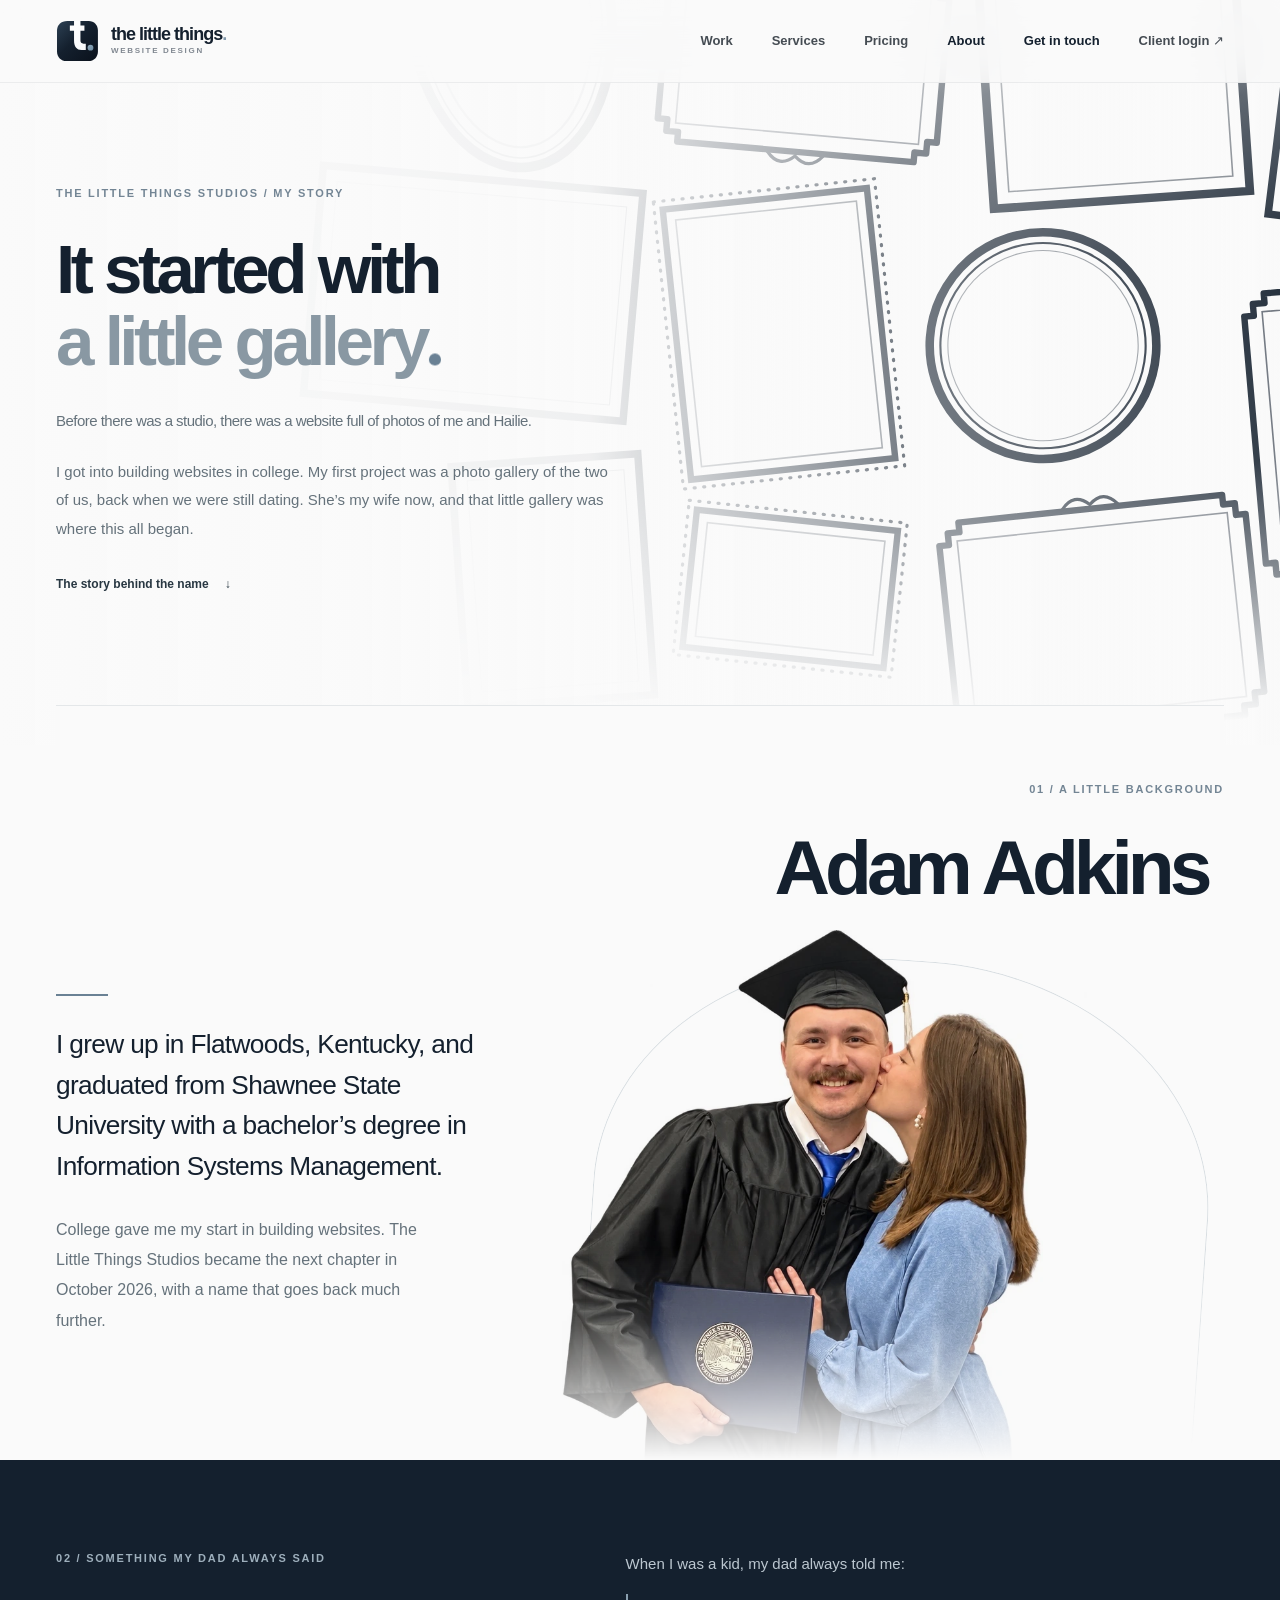
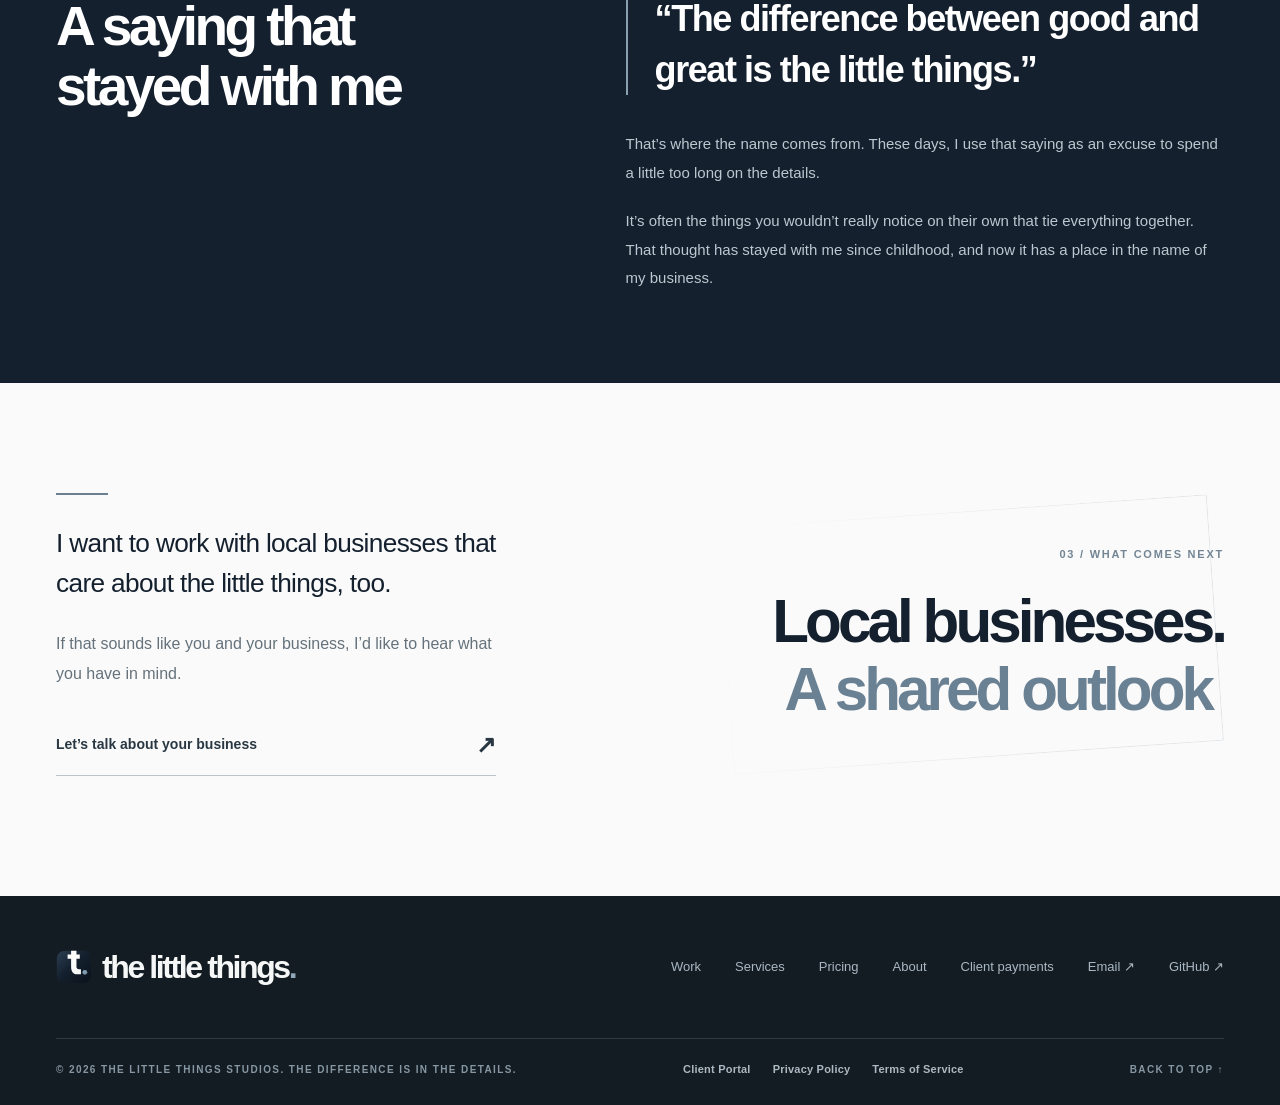
==== about.html @ 064e6d3d "About page: one dot that travels between the headings as you scroll The periods after "a little gall" ====
<!doctype html>
<html lang="en">
<head>
  <meta charset="UTF-8" />
  <meta name="viewport" content="width=device-width, initial-scale=1.0" />
  <meta name="theme-color" content="#fafafa" />
  <title>About the Studio | The Little Things Studios</title>
  <meta name="description" content="From a college photo gallery to The Little Things Studios. Meet Adam Adkins and discover the family saying behind the studio’s name." />
  <link rel="canonical" href="https://tlt-studios.com/about.html" />
  <meta property="og:type" content="website" />
  <meta property="og:site_name" content="The Little Things Studios" />
  <meta property="og:url" content="https://tlt-studios.com/about.html" />
  <meta property="og:title" content="About the Studio | The Little Things Studios" />
  <meta property="og:description" content="A college project, a saying from my dad, and the story behind The Little Things Studios." />
  <meta property="og:image" content="https://tlt-studios.com/social-preview.png?v=5" />
  <meta property="og:image:alt" content="The Little Things Studios" />
  <meta name="twitter:card" content="summary_large_image" />
  <meta name="twitter:title" content="About the Studio | The Little Things Studios" />
  <meta name="twitter:description" content="Meet Adam Adkins and discover the personal story behind The Little Things Studios." />
  <meta name="twitter:image" content="https://tlt-studios.com/social-preview.png?v=5" />
  <link rel="icon" href="/favicon.svg?v=3" type="image/svg+xml" />
  <link rel="apple-touch-icon" sizes="180x180" href="/apple-touch-icon.png?v=4" />
  <link rel="stylesheet" href="/styles.css" />
  <script src="/script.js" defer></script>
  <script src="/about-dot.js" defer></script>
</head>
<body>
  <a class="skip-link" href="#main">Skip to content</a>
  <header class="site-header" id="site-header">
    <div class="header-inner container">
      <a class="brand" href="/" aria-label="The Little Things Studios, home">
        <img class="brand-symbol" src="/favicon.svg?v=3" alt="" aria-hidden="true" width="43" height="43" />
        <span class="brand-copy">
          <span class="brand-name">the little things<span class="brand-name-dot">.</span></span>
          <span class="brand-descriptor">WEBSITE DESIGN</span>
        </span>
      </a>

      <nav class="nav" id="primary-navigation" aria-label="Main navigation">
        <a class="nav-link" href="/#work">Work</a>
        <a class="nav-link" href="/#services">Services</a>
        <a class="nav-link" href="/#packages">Pricing</a>
        <a class="nav-link" href="/about.html" aria-current="page">About</a>
        <a class="nav-link nav-contact" href="/contact.html">Get in touch</a>
        <a class="nav-link nav-portal" href="https://portal.tlt-studios.com/">Client login <span aria-hidden="true">↗</span></a>
      </nav>

      <button class="menu-toggle" id="menu-toggle" type="button" aria-label="Open menu" aria-expanded="false" aria-controls="primary-navigation">
        <span></span><span></span>
      </button>
    </div>
  </header>
  <div class="menu-scrim" id="menu-scrim" aria-hidden="true"></div>


  <main id="main" class="studio-about">
    <section class="studio-story-intro container" aria-labelledby="studio-story-title">
      <div class="studio-story-intro-copy">
        <p class="eyebrow">THE LITTLE THINGS STUDIOS / MY STORY</p>
        <h1 id="studio-story-title">It started with<br /><span>a little gallery<i class="tt-dot-slot" aria-hidden="true"></i></span></h1>
        <p class="studio-story-lead">Before there was a studio, there was a website full of photos of me and Hailie.</p>
        <p>I got into building websites in college. My first project was a photo gallery of the two of us, back when we were still dating. She’s my wife now, and that little gallery was where this all began.</p>
        <a class="inline-link" href="#behind-the-name">The story behind the name <span aria-hidden="true">↓</span></a>
      </div>
      <div class="studio-story-frame-collage" aria-hidden="true">
        <svg viewBox="0 0 1440 760" preserveAspectRatio="xMidYMid slice" focusable="false">
          <g fill="none" stroke="#14202e">
            <g class="studio-story-frame-drift" style="--frame-x:3px;--frame-y:-6px;--frame-angle:0.4deg;--frame-duration:19s;--frame-delay:-4s"><g data-frame-style="oval" transform="translate(505 -66) rotate(-7 94 143)"><ellipse cx="94" cy="143" rx="94" ry="143" stroke-width="9"/><ellipse cx="94" cy="143" rx="85" ry="134" stroke-width="1.5"/><ellipse cx="94" cy="143" rx="75" ry="124" stroke-width="2" opacity=".65"/></g></g>
            <g class="studio-story-frame-drift" style="--frame-x:-3px;--frame-y:5px;--frame-angle:-0.4deg;--frame-duration:23s;--frame-delay:-11s"><g data-frame-style="stepped" transform="translate(742 30) rotate(5 131 87.5)"><path d="M20 0H242V9H253V20H262V155H253V166H242V175H20V166H9V155H0V20H9V9H20Z" stroke-width="6" stroke-linejoin="round"/><rect x="17" y="17" width="228" height="141" stroke-width="1.5" opacity=".65"/><path d="M105 -2Q117 -17 131 -4Q145 -17 157 -2M105 177Q117 192 131 179Q145 192 157 177" stroke-width="3" stroke-linecap="round"/></g></g>
            <g class="studio-story-frame-drift" style="--frame-x:2px;--frame-y:-5px;--frame-angle:0.3deg;--frame-duration:21s;--frame-delay:-7s"><g data-frame-style="arch" transform="translate(1040 -60) rotate(-4 120 155)"><path d="M0 310V120A120 120 0 0 1 240 120V310Z" stroke-width="8"/><path d="M15 295V120A105 105 0 0 1 225 120V295Z" stroke-width="1.5" opacity=".6"/></g></g>
            <g class="studio-story-frame-drift" style="--frame-x:-3px;--frame-y:-6px;--frame-angle:-0.35deg;--frame-duration:18s;--frame-delay:-13s"><g data-frame-style="plain" transform="translate(1320 60) rotate(7 92.5 107.5)"><rect x="0" y="0" width="185" height="215" stroke-width="7" /><rect x="14" y="14" width="157" height="187" stroke-width="1" opacity=".48"/></g></g>
            <g class="studio-story-frame-drift" style="--frame-x:3px;--frame-y:5px;--frame-angle:0.4deg;--frame-duration:24s;--frame-delay:-8s"><g data-frame-style="plain" transform="translate(414 230) rotate(5 150 107)"><rect x="0" y="0" width="300" height="214" stroke-width="7" /><rect x="14" y="14" width="272" height="186" stroke-width="1" opacity=".48"/></g></g>
            <g class="studio-story-frame-drift" style="--frame-x:-2px;--frame-y:-5px;--frame-angle:-0.3deg;--frame-duration:20s;--frame-delay:-15s"><g data-frame-style="beaded" transform="translate(746 240) rotate(-6 104 135)"><rect x="0" y="0" width="208" height="270" stroke-width="3" stroke-dasharray="1 8" stroke-linecap="round"/><rect x="8" y="8" width="192" height="254" stroke-width="6" /><rect x="19" y="19" width="170" height="232" stroke-width="1.5" opacity=".6"/></g></g>
            <g class="studio-story-frame-drift" style="--frame-x:3px;--frame-y:-4px;--frame-angle:0.25deg;--frame-duration:22s;--frame-delay:-3s"><g data-frame-style="circle" transform="translate(948 280) rotate(4 149 106)"><circle cx="149" cy="106" r="106" stroke-width="8"/><circle cx="149" cy="106" r="96" stroke-width="2"/><circle cx="149" cy="106" r="89" stroke-width="1" opacity=".5"/></g></g>
            <g class="studio-story-frame-drift" style="--frame-x:-3px;--frame-y:6px;--frame-angle:-0.4deg;--frame-duration:25s;--frame-delay:-17s"><g data-frame-style="stepped" transform="translate(1295 330) rotate(-5 96 136)"><path d="M20 0H172V9H183V20H192V252H183V263H172V272H20V263H9V252H0V20H9V9H20Z" stroke-width="6" stroke-linejoin="round"/><rect x="17" y="17" width="158" height="238" stroke-width="1.5" opacity=".65"/><path d="M70 -2Q82 -17 96 -4Q110 -17 122 -2M70 274Q82 289 96 276Q110 289 122 274" stroke-width="3" stroke-linecap="round"/></g></g>
            <g class="studio-story-frame-drift" style="--frame-x:2px;--frame-y:-6px;--frame-angle:0.35deg;--frame-duration:21s;--frame-delay:-10s"><g data-frame-style="plain" transform="translate(551 493) rotate(-4 87.5 113)"><rect x="0" y="0" width="175" height="226" stroke-width="7" /><rect x="14" y="14" width="147" height="198" stroke-width="1" opacity=".48"/></g></g>
            <g class="studio-story-frame-drift" style="--frame-x:-3px;--frame-y:4px;--frame-angle:-0.3deg;--frame-duration:18s;--frame-delay:-6s"><g data-frame-style="beaded" transform="translate(758 541) rotate(6 102.5 72.5)"><rect x="0" y="0" width="205" height="145" stroke-width="3" stroke-dasharray="1 8" stroke-linecap="round"/><rect x="8" y="8" width="189" height="129" stroke-width="6" /><rect x="19" y="19" width="167" height="107" stroke-width="1.5" opacity=".6"/></g></g>
            <g class="studio-story-frame-drift" style="--frame-x:3px;--frame-y:5px;--frame-angle:0.4deg;--frame-duration:23s;--frame-delay:-14s"><g data-frame-style="stepped" transform="translate(1008 538) rotate(-6 144 103.5)"><path d="M20 0H268V9H279V20H288V187H279V198H268V207H20V198H9V187H0V20H9V9H20Z" stroke-width="6" stroke-linejoin="round"/><rect x="17" y="17" width="254" height="173" stroke-width="1.5" opacity=".65"/><path d="M118 -2Q130 -17 144 -4Q158 -17 170 -2M118 209Q130 224 144 211Q158 224 170 209" stroke-width="3" stroke-linecap="round"/></g></g>
          </g>
        </svg>
      </div>
    </section>

    <section class="studio-story-background container" aria-labelledby="studio-story-adam">
      <div class="studio-story-heading reveal">
        <p class="eyebrow">01 / A LITTLE BACKGROUND</p>
        <h2 id="studio-story-adam">Adam Adkins<i class="tt-dot-slot" aria-hidden="true"></i></h2>
      </div>
      <figure class="studio-story-photo">
        <div class="studio-story-photo-image">
          <img src="/images/adam-and-hailie.webp" width="1024" height="1536" alt="Adam Adkins in his graduation cap and gown, with his wife, Hailie, kissing his cheek." loading="lazy" decoding="async" />
        </div>
      </figure>
      <div class="studio-story-prose studio-story-photo-copy">
        <p>I grew up in Flatwoods, Kentucky, and graduated from Shawnee State University with a bachelor’s degree in Information Systems Management.</p>
        <p>College gave me my start in building websites. The Little Things Studios became the next chapter in October 2026, with a name that goes back much further.</p>
      </div>
    </section>

    <section class="studio-story-name" id="behind-the-name" aria-labelledby="studio-story-name-title">
      <div class="container studio-story-name-inner">
        <div class="studio-story-name-intro reveal">
          <p class="eyebrow">02 / SOMETHING MY DAD ALWAYS SAID</p>
          <h2 id="studio-story-name-title">A saying that<br />stayed with me<i class="tt-dot-slot" aria-hidden="true"></i></h2>
        </div>
        <div class="studio-story-quote-copy reveal">
          <p class="studio-story-quote-intro">When I was a kid, my dad always told me:</p>
          <blockquote>
            <p>“The difference between good and great is the little things.”</p>
          </blockquote>
          <p>That’s where the name comes from. These days, I use that saying as an excuse to spend a little too long on the details.</p>
          <p>It’s often the things you wouldn’t really notice on their own that tie everything together. That thought has stayed with me since childhood, and now it has a place in the name of my business.</p>
        </div>
      </div>
    </section>

    <section class="studio-story-next container" aria-labelledby="studio-story-next-title">
      <div class="studio-story-heading reveal">
        <p class="eyebrow">03 / WHAT COMES NEXT</p>
        <h2 id="studio-story-next-title">Local businesses.<br /><span>A shared outlook<i class="tt-dot-slot" aria-hidden="true"></i></span></h2>
      </div>
      <div class="studio-story-prose reveal">
        <p class="studio-story-lead">I want to work with local businesses that care about the little things, too.</p>
        <p>If that sounds like you and your business, I’d like to hear what you have in mind.</p>
        <a class="inline-link" href="/contact.html">Let’s talk about your business <span aria-hidden="true">↗</span></a>
      </div>
    </section>
  </main>
  <footer class="site-footer">
    <div class="container footer-main"><a href="#main" class="footer-brand"><img class="footer-brand-icon" src="/favicon.svg?v=3" alt="" aria-hidden="true" width="36" height="36" /><span class="footer-brand-name">the little things<span>.</span></span></a><div class="footer-links"><a href="/#work">Work</a><a href="/#services">Services</a><a href="/#packages">Pricing</a><a href="/about.html" aria-current="page">About</a><a href="/payments.html">Client payments</a><a href="mailto:hello@tlt-studios.com">Email ↗</a><a href="https://github.com/adamadkins" target="_blank" rel="noopener noreferrer">GitHub ↗</a></div></div>
    <div class="container footer-bottom"><span>© <span id="year">2026</span> THE LITTLE THINGS STUDIOS. THE DIFFERENCE IS IN THE DETAILS.</span><nav class="footer-legal" aria-label="Legal information"><a href="/client-portal">Client Portal</a><a href="/privacy.html">Privacy Policy</a><a href="/terms.html">Terms of Service</a></nav><a href="#main">BACK TO TOP ↑</a></div>
  </footer>


</body>
</html>
---- styles.css ----
/* Adam Adkins / independent design & development */
:root{
  color-scheme:light;
  --paper:#fafafa;--ink:#14202e;--muted:#6b717a;--line:#e4e7e9;
  --soft:#f1f3f4;--accent:#8a9faf;--accent-dark:#6a8194;
  --dark:#181f26;--ease:cubic-bezier(.22,1,.36,1);
  font-family:-apple-system,BlinkMacSystemFont,"Segoe UI",Inter,Roboto,Helvetica,Arial,sans-serif;
  font-optical-sizing:auto;-webkit-font-smoothing:antialiased;
  text-rendering:optimizeLegibility;scroll-behavior:smooth;
}
*,*::before,*::after{box-sizing:border-box}
html{scroll-padding-top:90px}
body{margin:0;background:var(--paper);color:var(--ink);font-size:16px;line-height:1.5;overflow-x:hidden}
body.menu-open,body.dialog-open{overflow:hidden}
a{color:inherit;text-decoration:none}
button{font:inherit;cursor:pointer}
button,a{-webkit-tap-highlight-color:transparent}
button:focus-visible,a:focus-visible{outline:3px solid #648eb0;outline-offset:4px}
button:disabled{cursor:not-allowed}
::selection{background:#d7e2ea;color:var(--ink)}
.container{width:min(1200px,calc(100% - 112px));margin-inline:auto}
.section{padding:135px 0}
.section-muted{background:#f3f4f4}
.eyebrow{font-size:11px;font-weight:720;letter-spacing:.16em;line-height:1.6}
.section-kicker{color:#697681;margin:0 0 30px}
.text-secondary{color:#90979c}
.skip-link{position:fixed;left:15px;top:-90px;z-index:2000;padding:12px 18px;background:var(--ink);color:white;border-radius:7px}
.skip-link:focus{top:12px}
.site-header{position:sticky;top:0;z-index:1000;height:83px;border-bottom:1px solid rgba(40,49,56,.07);background:rgba(250,250,250,.87);-webkit-backdrop-filter:blur(22px);backdrop-filter:blur(22px);transition:box-shadow .3s ease,background .3s ease}
.site-header.scrolled{box-shadow:0 8px 30px rgba(0,0,0,.035);background:rgba(250,250,250,.95)}
.header-inner{height:100%;display:flex;align-items:center;justify-content:space-between;gap:26px}
.brand{display:flex;align-items:center;gap:12px;flex-shrink:0}
.brand-symbol{display:block;flex-shrink:0;width:43px;height:43px;object-fit:contain}

.brand-copy{display:flex;flex-direction:column;gap:2px}
.brand-name{font-size:18px;font-weight:740;letter-spacing:-.055em;line-height:1.05;color:var(--ink)}
.brand-name-dot{color:#8199ac}
.brand-descriptor{font-size:8px;color:#818891;letter-spacing:.21em;font-weight:750}
.nav{display:flex;align-items:center;gap:39px}
.nav-link{font-size:13px;color:#454c53;font-weight:560;transition:color .2s}
.nav-link:hover{color:#879daf}
.nav-contact{color:var(--ink);font-weight:700}
.nav-contact span{margin-left:4px}
.menu-toggle{display:none}
.hero{padding-top:120px;padding-bottom:57px;background:#fafafa}
.hero-content{width:fit-content;max-width:100%;margin-inline:auto;text-align:left}

.hero h1{font-size:clamp(53px,7.5vw,105px);line-height:1.055;font-weight:740;letter-spacing:-.082em;margin:0}
.hero-soft{color:#9ba5ae}
.hero-description{font-size:clamp(16px,1.5vw,21px);line-height:1.7;color:#707983;max-width:620px;margin:32px 0 0;letter-spacing:-.019em}
.hero-actions{display:flex;align-items:center;justify-content:flex-start;gap:28px;margin:36px 0 0}
.hero-actions .button{font-size:clamp(14px,1.15vw,17px)}
.hero-actions .button-primary{justify-content:space-between;gap:clamp(26px,3vw,44px);padding:clamp(14px,1.4vw,20px) clamp(22px,2.4vw,34px);border-radius:14px}
.button{display:inline-flex;justify-content:center;align-items:center;gap:25px;padding:15px 21px;border:1px solid transparent;border-radius:9px;font-size:13px;font-weight:700;line-height:1.35;transition:transform .25s var(--ease),background .2s,border-color .2s,box-shadow .3s}
.button:hover{transform:translateY(-2px)}
.button span,.inline-link span,.project-view span{display:inline-block;transition:transform .25s var(--ease)}
.button:hover span,.inline-link:hover span,.project-view:hover span{transform:translate(3px,-3px)}
.button-primary{color:white;background:#1c232b;box-shadow:0 7px 20px rgba(26,32,38,.1)}
.button-primary:hover{background:#303e4b;box-shadow:0 12px 26px rgba(26,32,38,.18)}
.button-text{background:transparent;color:#39434e;padding-inline:8px}
.button-text:hover{color:#678399}
.hero-showcase{height:578px;position:relative;margin:93px 0 0;background:linear-gradient(128deg,#e5ebed 0%,#edf0f0 48%,#e0e8ea 100%);border-radius:17px;overflow:hidden;isolation:isolate}
.showcase-grid{position:absolute;inset:0;opacity:.58;background-image:linear-gradient(rgba(255,255,255,.65) 1px,transparent 1px),linear-gradient(90deg,rgba(255,255,255,.65) 1px,transparent 1px);background-size:70px 70px;mask-image:linear-gradient(0deg,transparent 2%,black 30%,black 70%,transparent)}
.showcase-note{position:absolute;font-size:10px;letter-spacing:.17em;font-weight:770;color:#60717d;z-index:4}
.showcase-note-top{top:37px;left:42px;display:flex;align-items:center;gap:9px}
.mini-star{font-size:20px;font-weight:400}

.showcase-window{position:absolute;z-index:2;left:10%;right:16%;top:93px;height:430px;border:1px solid rgba(109,125,134,.23);border-radius:11px 11px 0 0;overflow:hidden;box-shadow:0 35px 65px rgba(56,73,81,.17),0 2px 12px rgba(56,73,81,.1);background:#fcfaf5;transform:rotate(-3deg);transition:transform .6s var(--ease)}
.hero-showcase:hover .showcase-window{transform:rotate(-2deg) translateY(-6px)}
.window-topbar{height:33px;background:#eff0ee;border-bottom:1px solid #e1e3e0;display:flex;align-items:center;justify-content:space-between;padding:0 15px;color:#94a0a4;font-size:9px;font-weight:600;letter-spacing:.02em}
.window-dots{display:flex;gap:5px}.window-dots i{width:7px;height:7px;background:#c5ccc9;border-radius:50%}
.window-topbar-right{font-size:14px;color:#6e7776}
.window-content{height:calc(100% - 33px);padding:23px 34px 18px;background:#faf8f0}
.window-content-top{display:flex;align-items:center;justify-content:space-between;gap:10px}
.window-logotype{font-weight:900;letter-spacing:-.085em;font-size:20px;color:#202e2a}
.window-logotype span{color:#baaa81}
.window-navitem{font-size:8px;font-weight:700;color:#57635d}
.window-mini-button{background:#283b33;color:white;border-radius:3px;padding:8px 14px;font-size:8px;font-weight:650}
.window-feature{height:278px;position:relative;padding-top:44px;overflow:hidden}
.window-index{font-size:8px;font-weight:700;letter-spacing:.13em;color:#929b8d}
.window-feature h2{font-size:clamp(36px,4vw,59px);letter-spacing:-.075em;line-height:1.03;color:#283b33;margin:13px 0 11px;position:relative;z-index:1;font-weight:760}
.window-feature h2 em{font-weight:450;font-family:Georgia,serif;letter-spacing:-.055em}
.window-feature p{font-size:9px;color:#6a786d;position:relative;z-index:1}
.window-art{position:absolute;width:53%;height:280px;right:8%;top:38px;overflow:hidden;border-radius:50% 50% 4px 4px;background:#d6d5b5}
.art-sun{position:absolute;width:100px;height:100px;background:#f7e3b0;top:25px;right:42px;border-radius:50%;box-shadow:0 0 30px rgba(244,228,189,.6)}
.art-arch{position:absolute;bottom:-70px;width:280px;height:190px;border-radius:50% 50% 0 0;transform:rotate(-16deg)}
.art-arch-a{left:-50px;background:#75917d}.art-arch-b{left:64px;bottom:-112px;background:#314f3e;transform:rotate(-20deg)}
.art-orbit{position:absolute;width:220px;height:220px;border:1px solid rgba(255,255,255,.55);border-radius:50%;top:35px;left:25px}
.window-bottom{display:flex;justify-content:space-between;gap:10px;border-top:1px solid #e3e2d7;padding-top:13px;font-size:8px;font-weight:650;letter-spacing:.12em;color:#64756a}
.showcase-mobile{position:absolute;z-index:3;right:8%;bottom:-54px;width:205px;height:397px;background:#faf8ed;border:7px solid #282e30;border-radius:30px 30px 0 0;box-shadow:-17px 20px 35px rgba(25,39,44,.22);transform:rotate(7deg);padding:25px 15px 0;overflow:hidden;transition:transform .6s var(--ease)}
.hero-showcase:hover .showcase-mobile{transform:rotate(5deg) translateY(-7px)}
.mobile-speaker{position:absolute;top:9px;left:50%;transform:translateX(-50%);width:45px;height:10px;border-radius:15px;background:#272d2e}
.mobile-logo{font-weight:860;color:#283b33;font-size:17px;letter-spacing:-.08em}
.mobile-logo span{color:#b6ad87}
.mobile-art{display:block;position:relative;height:140px;margin:14px 0 13px;overflow:hidden;background:#bac9ae;border-radius:80px 80px 2px 2px}
.mobile-sun{position:absolute;width:60px;height:60px;top:25px;right:36px;border-radius:50%;background:#f0dfac}
.mobile-hill{position:absolute;bottom:-35px;left:-10px;width:210px;height:105px;background:#48705b;transform:rotate(-17deg);border-radius:55% 55% 0 0}
.mobile-headline{font-size:35px;line-height:.97;color:#283b33;font-weight:750;letter-spacing:-.09em;display:block}
.mobile-rule{height:1px;background:#cccdbd;display:block;margin-top:18px}
.mobile-bottom{font-size:7px;letter-spacing:.07em;font-weight:750;display:flex;justify-content:space-between;align-items:center;margin-top:11px;color:#57715e}
.hero-footnote{display:flex;align-items:center;justify-content:space-between;font-size:10px;letter-spacing:.15em;font-weight:740;color:#929ba3;margin-top:27px}
.hero-footnote a:hover{color:#27343f}
.hero-footnote a span{font-size:13px;margin-left:11px}
.section-heading{display:flex;justify-content:space-between;align-items:end;gap:48px;margin-bottom:59px}
.section-heading h2,.about-copy h2{font-size:clamp(43px,5.4vw,72px);font-weight:730;line-height:1.1;letter-spacing:-.076em;margin:0}
.section-heading>p{max-width:290px;color:var(--muted);font-size:16px;line-height:1.75;margin:0 0 6px}
.work-footer{margin-top:80px;padding-top:30px;border-top:1px solid #e0e3e3;display:flex;align-items:center;justify-content:space-between;gap:20px}
.work-footer>span,.philosophy-signoff{font-size:10px;font-weight:750;letter-spacing:.16em;color:#919ca2}
.inline-link{font-size:14px;font-weight:750;color:#283742;display:inline-flex;gap:16px;align-items:center}
.section-heading-tight{margin-bottom:68px}
.services-list{border-top:1px solid #dfe3e5}
.service-row{display:grid;grid-template-columns:100px minmax(0,1fr) 210px;align-items:center;gap:26px;border-bottom:1px solid #e0e3e5;padding:38px 0}
.service-index{font-size:13px;color:#9aa6ae;align-self:start;margin-top:12px}
.service-row h3{font-size:clamp(24px,3vw,38px);letter-spacing:-.056em;font-weight:700;line-height:1.18;margin:0 0 12px}
.service-row h3 span{font-size:.6em;color:#b6c1c7;position:relative;top:-3px;left:5px}
.service-row p{font-size:14px;color:#77828c;line-height:1.7;margin:0;max-width:550px}
.service-tag{font-size:10px;color:#929ca4;letter-spacing:.12em;font-weight:750;text-align:right}
.about-layout{display:grid;grid-template-columns:1fr 440px;gap:90px;align-items:center}
.about-copy h2{font-size:clamp(37px,4.15vw,58px)}
.about-copy .about-lead{font-size:20px;color:#303941;font-weight:520;letter-spacing:-.025em;line-height:1.5;margin:36px 0 14px}
.about-copy>p:not(.section-kicker):not(.about-lead){font-size:15px;color:#737e87;line-height:1.8;max-width:545px;margin:0 0 29px}
.about-visual{height:465px;background:radial-gradient(circle at 60% 40%,#c7d4d8 0%,#dce5e6 44%,#e5e9e6 95%);border-radius:15px;display:flex;flex-direction:column;justify-content:space-between;padding:28px 29px;position:relative;overflow:hidden}
.about-visual::after{content:"";position:absolute;left:-100px;bottom:60px;width:350px;height:350px;border:1px solid rgba(255,255,255,.75);border-radius:50%;box-shadow:0 0 0 65px rgba(255,255,255,.09),0 0 0 130px rgba(255,255,255,.075);pointer-events:none}
.about-visual-top{display:flex;justify-content:space-between;gap:12px;color:#566775;font-weight:740;letter-spacing:.12em;font-size:9px;position:relative;z-index:1}
.about-monogram{font-size:240px;font-weight:750;letter-spacing:-.13em;line-height:.8;text-align:center;color:#30424b;margin-right:25px;position:relative;z-index:1;text-shadow:15px 19px 35px rgba(46,62,70,.13)}
.about-monogram span{color:#829caa}
.about-visual-bottom{display:flex;align-items:end;justify-content:space-between;position:relative;z-index:2}
.about-visual-label{display:block;font-size:10px;font-weight:770;color:#677987;letter-spacing:.15em;margin-bottom:11px}
.about-visual-bottom strong{font-size:21px;line-height:1.22;letter-spacing:-.05em}
.about-visual-cross{font-size:38px;font-weight:350}
.philosophy-section{padding:120px 0 130px}
.philosophy-layout{display:grid;grid-template-columns:1.6fr .65fr;gap:60px;align-items:end}
.philosophy-layout h2{font-size:clamp(45px,6.25vw,88px);line-height:1.06;letter-spacing:-.084em;font-weight:740;margin:0}
.philosophy-layout h2 em{font-family:Georgia,serif;font-weight:400;letter-spacing:-.06em;color:#8ca3b2}
.philosophy-layout p{font-size:17px;line-height:1.8;color:#77828b;margin:0 0 30px}
.philosophy-signoff{display:flex;justify-content:space-between;gap:10px}
.philosophy-signoff span{font-size:24px;color:#8ba4b3}
.contact-section{background:#19222a;color:#f6f7f7;position:relative;overflow:hidden}
.contact-section::before{content:"";width:680px;height:680px;position:absolute;border-radius:50%;right:-210px;top:-290px;border:1px solid rgba(255,255,255,.07);box-shadow:0 0 0 80px rgba(255,255,255,.025),0 0 0 160px rgba(255,255,255,.016);pointer-events:none}
.contact-inner{padding-top:123px;padding-bottom:133px;position:relative}
.contact-kicker{display:flex;align-items:center;gap:11px;color:#9caeb9;margin:0 0 42px}
.contact-inner :is(h1,h2){font-size:clamp(59px,8.7vw,117px);font-weight:730;letter-spacing:-.085em;line-height:1.04;margin:0}
.contact-inner :is(h1,h2) span{color:#91a6b4}
.contact-inner>p:not(.contact-kicker){color:#b3c0c9;font-size:19px;line-height:1.72;margin:28px 0 31px;max-width:580px}
.button-light{background:#eef3f5;color:#243039;box-shadow:0 15px 25px rgba(0,0,0,.1)}
.button-light:hover{background:#fff}
.contact-footnote{display:block;color:#70838e;font-size:10px;letter-spacing:.16em;font-weight:750;margin-top:24px}
.site-footer{background:#141c23;color:#f6f7f7}
.footer-main{display:flex;justify-content:space-between;align-items:center;gap:35px;padding:47px 0}
.footer-brand{display:inline-flex;align-items:center;gap:10px;font-size:32px;font-weight:740;letter-spacing:-.075em}
.footer-brand-icon{display:block;width:36px;height:36px;flex:0 0 36px;object-fit:contain}
.footer-brand-name{letter-spacing:inherit}
.footer-brand-name span{color:#91a8ba}
.footer-links{display:flex;gap:34px;font-size:13px;font-weight:540;color:#aab8c3}
.footer-links a:hover{color:white}
.footer-bottom{border-top:1px solid rgba(255,255,255,.13);padding:22px 0 28px;display:flex;justify-content:space-between;align-items:center;gap:20px;font-size:10px;font-weight:720;letter-spacing:.14em;color:#8697a3}
.footer-bottom a:hover{color:#fff}
.js .reveal{opacity:0;transform:translateY(22px);transition:opacity .85s var(--ease),transform .85s var(--ease)}
.js .reveal.visible{opacity:1;transform:translateY(0)}
.case-dialog{position:fixed;width:min(580px,calc(100% - 32px));max-height:min(85vh,800px);border:1px solid #e7ebed;border-radius:17px;background:#fafafa;color:#1b252b;box-shadow:0 30px 90px rgba(0,0,0,.18);padding:0;overflow:auto}
.case-dialog::backdrop{background:rgba(17,27,35,.6);-webkit-backdrop-filter:blur(6px);backdrop-filter:blur(6px)}
.dialog-inner{padding:55px}
.dialog-close{position:absolute;top:15px;right:17px;border:0;border-radius:50%;background:#e9edef;width:38px;height:38px;font-size:27px;font-weight:300;display:grid;place-items:center;line-height:1}
.dialog-close:hover{background:#dae3e7}
.dialog-kicker{color:#7b92a2;margin:0 0 19px}
.dialog-inner h2{font-size:clamp(36px,5.5vw,60px);font-weight:740;letter-spacing:-.065em;line-height:1.08;margin:0 0 20px}
.dialog-summary{font-size:18px;line-height:1.5;color:#53626e;margin:0}
.dialog-divider{border-bottom:1px solid #e0e4e8;margin:29px 0 26px}
.dialog-inner h3{font-size:14px;letter-spacing:.04em;margin:0 0 12px}
.dialog-inner>p#case-description{font-size:14px;line-height:1.8;color:#65717c}
.dialog-chips{display:flex;gap:8px;flex-wrap:wrap;margin:26px 0}
.dialog-chips span{background:#edf0f1;border-radius:50px;padding:7px 11px;font-size:11px;color:#596875;font-weight:690}
.dialog-repo{margin-top:4px}
@media(max-width:1100px){
 .container{width:min(1200px,calc(100% - 72px))}
 .about-layout{grid-template-columns:1fr 390px;gap:45px}
 .hero-showcase{height:535px}
 .showcase-window{left:7%;right:15%}
 .showcase-mobile{right:5%}
}
@media(max-width:850px){
 .section{padding:95px 0}
 .hero{padding-top:98px;padding-bottom:45px}
 .hero-showcase{margin-top:70px;height:450px}
 .showcase-window{top:85px;height:337px;left:7%;right:12%}
 .window-feature{height:195px;padding-top:22px}
 .window-feature h2{font-size:43px}
 .window-art{height:210px;top:13px}
 .window-bottom{font-size:7px}
 .showcase-mobile{height:300px;width:156px;padding:22px 11px 0;right:4%;bottom:-20px}
 .mobile-art{height:95px}.mobile-headline{font-size:27px}
 .about-layout{grid-template-columns:1fr 320px;gap:30px}
 .about-visual{height:390px}.about-monogram{font-size:170px}
 .service-row{grid-template-columns:46px 1fr 125px}
 .section-heading>p{max-width:260px}
 .philosophy-layout{grid-template-columns:1.4fr 1fr}
}
@media(max-width:700px){
 html{scroll-padding-top:75px}
 .container{width:calc(100% - 40px)}
 .site-header{height:72px}
 .brand-symbol{width:39px;height:39px}
 .site-header.menu-active{background:rgba(250,250,250,.98)}
 .nav{display:flex;position:absolute;top:calc(100% - 1px);left:0;right:0;max-height:calc(100dvh - 72px);overflow-y:auto;-webkit-overflow-scrolling:touch;padding:22px 20px 29px;background:rgba(250,250,250,.98);border-bottom:1px solid var(--line);box-shadow:0 20px 40px rgba(0,0,0,.08);flex-direction:column;align-items:stretch;gap:0;opacity:0;visibility:hidden;pointer-events:none;transform:translate3d(0,-12px,0) scale(.99);transform-origin:top center;transition:opacity .3s ease,transform .45s var(--ease),visibility 0s linear .45s}
 .nav.open{opacity:1;visibility:visible;pointer-events:auto;transform:translate3d(0,0,0) scale(1);transition:opacity .34s ease,transform .5s var(--ease),visibility 0s}
 .nav-link{padding:14px 4px;font-size:19px;font-weight:680;letter-spacing:-.03em;opacity:0;transform:translateY(10px);transition:opacity .18s ease,transform .25s ease,color .2s}
 .nav.open .nav-link{opacity:1;transform:translateY(0);transition:opacity .42s var(--ease),transform .46s var(--ease),color .2s}
 .nav.open .nav-link:nth-child(1){transition-delay:.07s}
 .nav.open .nav-link:nth-child(2){transition-delay:.11s}
 .nav.open .nav-link:nth-child(3){transition-delay:.15s}
 .nav.open .nav-link:nth-child(4){transition-delay:.19s}
 .nav-contact{border-top:1px solid var(--line);margin-top:7px;padding-top:22px}
 .menu-toggle{display:flex;width:42px;height:42px;padding:10px 7px;align-items:center;justify-content:center;flex-direction:column;gap:7px;border:0;background:transparent;position:relative;z-index:2}
 .menu-toggle span{height:2px;width:25px;border-radius:4px;background:var(--ink);transform-origin:center;transition:transform .38s var(--ease),background-color .2s ease}
 .menu-toggle[aria-expanded="true"] span:first-child{transform:translateY(4.5px) rotate(45deg)}
 .menu-toggle[aria-expanded="true"] span:last-child{transform:translateY(-4.5px) rotate(-45deg)}
 .menu-scrim{display:block;position:fixed;inset:72px 0 0;z-index:900;background:rgba(24,34,43,.14);-webkit-backdrop-filter:blur(2px);backdrop-filter:blur(2px);opacity:0;visibility:hidden;pointer-events:none;transition:opacity .3s ease,visibility 0s linear .35s}
 .menu-scrim.active{opacity:1;visibility:visible;pointer-events:auto;transition:opacity .35s ease,visibility 0s}
 .section{padding:83px 0}
 .hero{padding-top:87px;padding-bottom:38px}
 .hero h1{font-size:clamp(43px,8.4vw,67px);letter-spacing:-.078em}
 .hero-description{font-size:16px;margin-top:25px;line-height:1.65;max-width:440px}
 .hero-actions{gap:18px;flex-wrap:wrap;margin-top:29px}
 .button{padding:14px 17px}
 .hero-showcase{margin-top:66px;height:380px;border-radius:12px}
 .showcase-note-top{top:20px;left:19px;font-size:8px}
 
 .showcase-window{top:76px;left:7%;right:10%;height:275px}
 .window-content{padding:16px 18px 12px}
 .window-content-top .window-navitem{display:none}
 .window-feature{height:159px;padding-top:23px}
 .window-feature h2{font-size:36px}
 .window-art{width:55%;right:0}
 .window-feature p{font-size:8px}
 .showcase-mobile{width:126px;height:238px;right:3%;bottom:-8px;border-width:5px;border-radius:21px 21px 0 0}
 .mobile-logo{font-size:12px}.mobile-art{height:70px;margin-top:10px}
 .mobile-headline{font-size:23px}.mobile-bottom{font-size:5px}
 .hero-footnote{font-size:8px}
 .section-heading{display:block;margin-bottom:36px}
 .section-heading>p{margin-top:23px;max-width:480px;font-size:15px}
 .section-heading h2,.about-copy h2{font-size:clamp(41px,8vw,59px)}
 .project-view{margin-top:16px}
 .work-footer{margin-top:48px}
 .service-row{grid-template-columns:38px 1fr;gap:15px;padding:27px 0}
 .service-row h3{font-size:27px}
 .service-index{margin-top:8px}
 .service-tag{grid-column:2;text-align:left}
 .about-layout{grid-template-columns:1fr;gap:42px}
 .about-copy .about-lead{font-size:18px;margin-top:24px}
 .about-visual{height:360px;width:100%}
 .about-monogram{font-size:180px}
 .philosophy-layout{grid-template-columns:1fr;gap:20px}
 .philosophy-layout h2{font-size:clamp(45px,8.9vw,67px)}
 .philosophy-layout>div{max-width:470px}
 .contact-inner{padding-top:84px;padding-bottom:98px}
 .contact-inner :is(h1,h2){font-size:clamp(52px,9.3vw,82px)}
 .contact-inner>p:not(.contact-kicker){font-size:17px}
 .footer-main{padding:39px 0;display:block}
 .footer-links{margin-top:19px;flex-wrap:wrap;gap:16px 25px}
 .footer-bottom{font-size:9px}
 .dialog-inner{padding:50px 26px 32px}
}
@media(max-width:450px){
 .container{width:calc(100% - 36px)}
 .hero h1{font-size:clamp(37px,9.25vw,51px)}
 .hero-description{font-size:15px}
 .hero-showcase{height:298px}
 .showcase-window{top:66px;right:8%;height:215px;left:5%}
 .window-topbar{height:22px}
 .window-content{height:calc(100% - 22px);padding:11px}
 .window-logotype{font-size:14px}
 .window-mini-button{font-size:6px}
 .window-feature{height:127px;padding-top:13px}
 .window-index{font-size:6px}
 .window-feature h2{font-size:26px}
 .window-feature p{font-size:7px}
 .window-art{width:53%;height:145px;top:11px}
 .art-sun{width:50px;height:50px}
 .window-bottom{font-size:5px}
 .showcase-mobile{right:2%;width:91px;height:196px;padding:18px 7px 0}
 .mobile-speaker{width:30px;height:6px;top:6px}
 .mobile-logo{font-size:10px}
 .mobile-art{height:55px;margin:8px 0}
 .mobile-headline{font-size:18px}
 .mobile-rule{margin-top:11px}
 .showcase-note-top{font-size:7px}
 
 .hero-footnote{font-size:7px}
 .project-view{margin-top:8px}
 .work-footer{align-items:start;flex-direction:column}
 .footer-bottom{display:flex;align-items:start;flex-direction:column;gap:7px}
 .about-visual{height:320px}
 .about-monogram{font-size:160px}
}
@media(prefers-reduced-motion:reduce){
 *,*::before,*::after{animation-duration:.01ms!important;animation-iteration-count:1!important;scroll-behavior:auto!important;transition-duration:.01ms!important}
 .js .reveal{opacity:1;transform:none}
}


/* Selected work: one editorial row per project, alternating sides.
   Each live site sits in a browser frame on a soft stage like the hero showcase. */
.work-list{display:grid;gap:clamp(64px,8vw,112px)}
.work-case{display:grid;grid-template-columns:minmax(0,7fr) minmax(0,5fr);align-items:center;gap:clamp(32px,5vw,76px)}
.work-case-reverse .work-stage{order:2}
.work-stage{position:relative;aspect-ratio:1.32;border-radius:18px;overflow:hidden;isolation:isolate;
  background:linear-gradient(128deg,#e3e9ec 0%,#edf0f0 48%,#dfe7ea 100%);box-shadow:inset 0 0 0 1px rgba(109,125,134,.12)}
.work-stage::before{content:"";position:absolute;inset:0;opacity:.55;pointer-events:none;
  background-image:linear-gradient(rgba(255,255,255,.7) 1px,transparent 1px),linear-gradient(90deg,rgba(255,255,255,.7) 1px,transparent 1px);background-size:44px 44px}
.work-stage .site-preview-browser{position:absolute;inset:9% 8% -2% 8%;border-radius:10px 10px 0 0;overflow:hidden;background:#fff;
  border:1px solid rgba(109,125,134,.22);box-shadow:0 30px 60px rgba(20,32,46,.16),0 6px 16px rgba(20,32,46,.06);
  transition:transform .6s var(--ease),box-shadow .6s var(--ease)}
.work-stage:hover .site-preview-browser,.work-stage:focus-within .site-preview-browser{transform:translateY(-8px);box-shadow:0 40px 80px rgba(20,32,46,.2),0 8px 20px rgba(20,32,46,.08)}
.site-preview-bar{height:34px;display:flex;align-items:center;gap:14px;padding:0 14px;background:#f6f7f8;border-bottom:1px solid #e5e8ea}
.site-preview-dots{display:flex;gap:5px;flex:none}
.site-preview-dots i{width:8px;height:8px;border-radius:50%;background:#d3d9dc}
.site-preview-url{flex:1;min-width:0;max-width:340px;margin:0 auto;padding:4px 12px;border-radius:6px;background:#fff;border:1px solid #e6e9eb;
  color:#62717b;font-size:11px;font-weight:600;text-align:center;white-space:nowrap;overflow:hidden;text-overflow:ellipsis}
.site-preview-live{flex:none;display:inline-flex;align-items:center;gap:6px;color:#5d7a68;font-size:9px;font-weight:780;letter-spacing:.14em}
.site-preview-live::before{content:"";width:6px;height:6px;border-radius:50%;background:#4f9a6c;box-shadow:0 0 0 0 rgba(79,154,108,.45);animation:live-pulse 2.4s ease-out infinite}
@keyframes live-pulse{0%{box-shadow:0 0 0 0 rgba(79,154,108,.45)}70%,100%{box-shadow:0 0 0 7px rgba(79,154,108,0)}}
.site-preview-viewport{position:relative;height:calc(100% - 34px);overflow:hidden;background:#fff}
.site-preview-viewport iframe{display:block;width:1200px;height:1400px;border:0;pointer-events:none;background:#fff;transform:scale(var(--preview-scale,.4));transform-origin:top left}
.work-stage-link{position:absolute;inset:0;z-index:2;display:flex;align-items:flex-end;justify-content:flex-end;padding:22px;border-radius:inherit}
.work-stage-link>span{display:inline-flex;align-items:center;gap:10px;padding:11px 16px;border-radius:999px;background:rgba(20,32,46,.9);color:#fff;
  font-size:12px;font-weight:720;-webkit-backdrop-filter:blur(8px);backdrop-filter:blur(8px);opacity:0;transform:translateY(8px);transition:opacity .3s ease,transform .45s var(--ease)}
.work-stage:hover .work-stage-link>span,.work-stage-link:focus-visible>span{opacity:1;transform:none}
.work-stage-link:focus-visible{outline:3px solid #648eb0;outline-offset:-3px}
.work-copy{min-width:0}
.work-index{display:flex;align-items:center;gap:14px;margin-bottom:26px;font-size:12px;font-weight:760;letter-spacing:.14em;color:#8a9faf}
.work-index::after{content:"";height:1px;width:56px;background:#cdd6dc}
.project-meta{font-size:10px;letter-spacing:.14em;font-weight:750;color:#7f8a93;margin:0 0 12px}
.work-copy h3{margin:0 0 14px;font-size:clamp(30px,3.4vw,44px);line-height:1.08;letter-spacing:-.06em;font-weight:740}
.work-summary{margin:0;max-width:44ch;color:#6f7b84;font-size:15px;line-height:1.75}
.work-tags{list-style:none;display:flex;flex-wrap:wrap;gap:8px;margin:24px 0 0;padding:0}
.work-tags li{padding:6px 11px;border-radius:999px;border:1px solid #dde3e6;background:#fff;color:#55656f;font-size:11.5px;font-weight:650}
.work-actions{display:flex;flex-wrap:wrap;align-items:center;gap:12px 28px;margin-top:32px;padding-top:24px;border-top:1px solid #e0e5e7}
.project-view{border:0;background:transparent;padding:5px 0;font-size:13px;font-weight:750;white-space:nowrap;color:#263946;border-bottom:1px solid #bdcbd3;cursor:pointer}
.project-view:hover{color:#52738b;border-color:#52738b}
.project-view span{margin-left:8px}
.work-live-link{font-size:13px;font-weight:660;color:#677b88;white-space:nowrap}
.work-live-link:hover{color:#263e50}
.work-live-link span{display:inline-block;margin-left:4px;transition:transform .25s var(--ease)}
.work-live-link:hover span{transform:translate(3px,-3px)}
@media(max-width:900px){
  .work-case{grid-template-columns:minmax(0,1fr);gap:30px}
  .work-case-reverse .work-stage{order:0}
  .work-stage{aspect-ratio:1.5}
  .work-index{margin-bottom:18px}
}
@media(max-width:700px){
  .work-list{gap:64px}
  .work-stage{aspect-ratio:1.18;border-radius:14px}
  .work-stage::before{background-size:32px 32px}
  .work-stage .site-preview-browser{inset:8% 6% -2% 6%}
  .site-preview-bar{height:30px;padding:0 10px;gap:10px}
  .site-preview-viewport{height:calc(100% - 30px)}
  .site-preview-url{font-size:10px;padding:3px 8px}
  .work-stage-link{display:none}
  .work-copy h3{font-size:30px}
  .work-summary{font-size:14.5px}
  .work-actions{margin-top:26px;padding-top:20px}
}
@media(max-width:380px){.site-preview-live{display:none}}
@media(prefers-reduced-motion:reduce){
  .site-preview-live::before{animation:none}
  .work-stage .site-preview-browser,.work-stage-link>span{transition:none}
}


/* FormSubmit inquiry form */
.contact-inner{display:grid;grid-template-columns:minmax(0,1fr) minmax(0,445px);align-items:center;column-gap:clamp(42px,6vw,110px);padding-top:115px;padding-bottom:120px}
.contact-copy{min-width:0}
.contact-copy :is(h1,h2){font-size:clamp(47px,6vw,88px)}
.contact-copy>p:not(.contact-kicker){font-size:17px;margin:25px 0 40px}
.contact-direct{display:grid;gap:18px;justify-items:start}
.contact-direct a{display:grid;gap:3px;color:#e6ecf0;overflow-wrap:anywhere;font-size:15px;font-weight:600;letter-spacing:-.015em;transition:color .2s}
.contact-direct a:hover{color:white}
.contact-direct .direct-label{font-size:9px;letter-spacing:.16em;color:#8ea5b3;font-weight:760}
.contact-form{background:#f8fafb;color:#1b252b;border-radius:16px;padding:37px;box-shadow:0 15px 30px rgba(0,0,0,.08);display:grid;gap:17px;min-width:0}
.form-heading{font-size:24px;letter-spacing:-.06em;font-weight:740;line-height:1.17;margin:0}
.form-heading span{color:#829ba9}
.form-intro{font-size:13px;color:#72818b;margin:-10px 0 7px}
.form-row{display:grid;grid-template-columns:1fr 1fr;gap:12px}
.form-field{display:grid;gap:7px;min-width:0}
.form-field label{font-size:12px;font-weight:720;color:#344653}
.form-field label span{color:#738d9c}
.form-field input,.form-field textarea,.form-field select{width:100%;border:1px solid #dce3e7;border-radius:7px;background:#fff;color:#1b252b;font-family:inherit;font-size:13px;font-weight:460;line-height:1.45;padding:12px 13px;outline:0;transition:border-color .2s,box-shadow .2s;min-width:0}
.form-field textarea{resize:vertical;min-height:108px}
.form-field input:focus,.form-field textarea:focus,.form-field select:focus{border-color:#89a6b7;box-shadow:0 0 0 3px rgba(113,154,179,.14)}
.form-field input::placeholder,.form-field textarea::placeholder{color:#9ca8af}
.form-field select{cursor:pointer}
.button-form{justify-self:start;background:#1b252d;color:#fff;padding:14px 20px}
.button-form:hover{background:#32434f}
.form-note{font-size:11px;line-height:1.5;color:#84919a;margin:-5px 0 0}
.form-honeypot{position:absolute!important;width:1px!important;height:1px!important;padding:0!important;border:0!important;opacity:0!important;clip-path:inset(50%);pointer-events:none}
@media(max-width:1100px){
 .contact-inner{gap:34px;grid-template-columns:minmax(0,1fr) minmax(0,420px)}
 .contact-form{padding:28px}
}
@media(max-width:850px){
 .contact-inner{grid-template-columns:1fr;gap:43px}
 .contact-copy :is(h1,h2){font-size:clamp(51px,8vw,76px)}
 .contact-form{max-width:600px;padding:35px}
}
@media(max-width:700px){
 .contact-inner{padding-top:85px;padding-bottom:95px}
 .contact-copy :is(h1,h2){font-size:clamp(47px,9vw,65px)}
 .contact-copy>p:not(.contact-kicker){margin-bottom:25px}
 .contact-direct{gap:13px}
 .contact-form{padding:26px}
}
@media(max-width:450px){
 .form-row{grid-template-columns:1fr}
 .contact-form{padding:22px}
}

/* Client payments */
.payments-page{min-height:100vh;padding:155px 0 95px;background:linear-gradient(180deg,#f7f9fa,#fff 68%)}
.payments-intro{max-width:780px;margin-bottom:55px}
.payments-intro h1{font-size:clamp(48px,6.4vw,88px);letter-spacing:-.075em;line-height:1.03;margin:18px 0 22px}
.payments-intro h1 span{color:#8295a3}
.payments-intro>p:last-child{font-size:17px;color:#6b717a;max-width:600px;line-height:1.7}
.payments-grid{display:grid;grid-template-columns:repeat(2,minmax(0,1fr));gap:22px;align-items:start}
.payment-card{border:1px solid #e3e8eb;border-radius:17px;background:white;padding:35px;box-shadow:0 18px 45px rgba(30,45,60,.045);min-width:0}
.payment-card .eyebrow{color:#8b9ba8}
.payment-card h2{font-size:clamp(25px,3vw,37px);letter-spacing:-.06em;line-height:1.14;margin:12px 0}
.payment-card>p:not(.eyebrow){color:#687782;font-size:14px;line-height:1.7;margin:0 0 27px}
.payment-fields{display:grid;gap:17px}
.payment-field{display:grid;gap:7px}
.payment-field label{font-size:12px;font-weight:700;color:#3b4a54}
.payment-field input{width:100%;border:1px solid #dce3e7;border-radius:8px;padding:14px;font:inherit;font-size:14px;background:#fff}
.payment-field input:focus-visible{outline:3px solid #bed0db;outline-offset:1px}
.payment-action{border:0;border-radius:8px;background:#202d36;color:white;font:inherit;font-weight:700;font-size:13px;padding:15px 22px;transition:background .2s,transform .2s;cursor:pointer;text-align:center}
.payment-action:hover{background:#415867;transform:translateY(-1px)}
.payment-action:disabled{opacity:.5;cursor:wait;transform:none}
.payment-feedback{min-height:21px;font-size:12px;color:#9b4545;margin:0}
.plan-list{display:grid;gap:12px;margin-bottom:23px}
.plan-option{display:flex;align-items:center;gap:12px;padding:15px;border:1px solid #e1e7ea;border-radius:9px;cursor:pointer;transition:border-color .2s,background .2s}
.plan-option:has(input:checked){border-color:#849dac;background:#f5f8fa}
.plan-option input{accent-color:#506e82}
.plan-option span{display:grid;gap:3px}
.plan-option strong{font-size:14px}
.plan-option small{color:#78858f;font-size:12px}
.payment-footer-note{font-size:12px;color:#75838e;line-height:1.65;margin-top:26px}
@media(max-width:850px){.payments-grid{grid-template-columns:1fr}.payment-card{padding:29px}.payments-page{padding-top:128px}}
@media(max-width:700px){.payments-page{padding-top:115px}.payments-intro{margin-bottom:35px}.payment-card{padding:25px}.payments-grid{gap:17px}}

.support-terms{margin-top:27px;padding-top:24px;border-top:1px solid #e4e9ec;color:#687782;font-size:12px;line-height:1.75}
.support-terms h3{color:#25323c;font-size:14px;margin:0 0 9px;letter-spacing:-.02em}
.support-terms p{margin:0 0 10px}

/* One-time website packages */
.packages-grid{display:grid;grid-template-columns:repeat(2,minmax(0,1fr));gap:22px;align-items:stretch}
.package-tile{display:flex;flex-direction:column;min-width:0;padding:43px;border:1px solid #e0e6e9;border-radius:18px;background:#fff;box-shadow:0 20px 50px rgba(26,41,55,.035)}
.package-tile-featured{border-color:#b5c5cf;background:linear-gradient(160deg,#f8fbfc 0%,#fff 55%)}
.package-topline{display:flex;justify-content:space-between;gap:10px;color:#758796;font-size:10px;letter-spacing:.14em;font-weight:750}
.package-tile h3{font-size:clamp(34px,4vw,51px);line-height:1.07;letter-spacing:-.065em;margin:34px 0 17px;font-weight:720}
.package-period{color:#8da4b4}
.package-summary{color:#6c7881;font-size:15px;line-height:1.7;max-width:360px;min-height:52px;margin:0 0 22px}
.package-price{margin:0 0 24px;padding-bottom:25px;border-bottom:1px solid #e5e9ec;display:flex;align-items:baseline;gap:12px}
.package-price span{font-size:clamp(38px,4vw,52px);letter-spacing:-.07em;font-weight:730}
.package-price small{font-size:12px;color:#778590}
.package-features{list-style:none;padding:0;margin:0 0 35px;display:grid;gap:14px;flex:1}
.package-features li{position:relative;padding-left:24px;font-size:14px;line-height:1.5;color:#46535c}
.package-features li:before{content:"✓";position:absolute;left:0;color:#718e9e;font-weight:800}
.package-button{align-self:stretch;display:flex;justify-content:space-between;align-items:center}
.package-disclosure{max-width:960px;margin:28px auto 0;color:#65747f;font-size:12px;line-height:1.85}
.package-disclosure p{margin:0 0 12px}
.package-disclosure strong{color:#344450}
.package-disclosure a{color:#324f63;text-decoration:underline;text-underline-offset:3px}
@media(max-width:800px){.packages-grid{grid-template-columns:1fr}.package-tile{padding:31px}.package-summary{min-height:0}.package-tile h3{margin-top:25px}}
@media(max-width:450px){.package-tile{padding:25px}.package-tile h3{font-size:36px}.package-topline{font-size:9px}}

.payment-action-link{display:inline-flex;align-items:center;justify-content:center;text-decoration:none}

/* Dedicated project inquiry page */
.contact-page-main .contact-section{min-height:calc(100vh - 83px);padding-top:0}
.contact-page-main .contact-inner{padding-top:110px;padding-bottom:125px}
.contact-page-main .contact-inner :is(h1,h2){font-size:clamp(51px,7vw,96px)}
.contact-teaser .contact-inner{padding-top:110px;padding-bottom:115px}
.contact-teaser .contact-copy{max-width:780px}
.contact-teaser .contact-copy>p:not(.contact-kicker){max-width:610px}
@media(max-width:700px){.contact-page-main .contact-inner{padding-top:80px;padding-bottom:90px}.contact-teaser .contact-inner{padding-top:80px;padding-bottom:85px}}

/* Editorial hero lockup: the right-aligned tagline shares the headline's width. */
.hero h1.hero-title-stacked {
  display: inline-flex;
  flex-direction: column;
  align-items: stretch;
  width: max-content;
  max-width: 100%;
  margin-inline: 0;
  text-align: left;
  /* The sequence on load: LITTLE shrinks and springs back, then the period bounces. */
  --little-delay: 100ms;
  --little-time: 800ms;
  /* When LITTLE springs back through full size (500ms into its motion): the dot launches here. */
  --little-release: 500ms;
}
.hero-title-stacked .hero-lead-in {
  display: block;
  align-self: stretch;
  margin: 0 0 .26em;
  padding: 0 .05em 0 0;
  color: var(--ink);
  font-size: clamp(.8rem, 1.6vw, 1.47rem);
  line-height: 1.25;
  font-weight: 400;
  letter-spacing: 0;
  text-align: right;
  text-transform: lowercase;
  white-space: nowrap;
}
.hero-title-stacked .hero-main-line {
  display: block;
  width: max-content;
  max-width: 100%;
  font-size: clamp(4rem, 12vw, 11rem);
  line-height: .86;
  font-weight: 900;
  letter-spacing: -.015em;
  color: var(--ink);
  text-align: left;
  text-transform: uppercase;
}
.hero-title-stacked .hero-main-first,
.hero-title-stacked .hero-main-second {
  display: block;
  white-space: nowrap;
}
@media (max-width: 700px) {
  .hero-title-stacked .hero-main-line {
    font-size: 17vw;
    line-height: .88;
    letter-spacing: -.015em;
  }
  .hero-title-stacked .hero-lead-in {
    font-size: clamp(.71rem, 2.65vw, .98rem);
    margin-bottom: .28em;
  }
}

/* On load: LITTLE shrinks and springs back, and its spring is what launches the period.
   Transforms keep the headline's layout exactly where it is. */
.hero-word-little {
  display: inline-block;
  transform-origin: center center;
  animation: hero-little-arrive var(--little-time) linear var(--little-delay) both;
}
@keyframes hero-little-arrive {
  0%   { transform: scale(1);  animation-timing-function: cubic-bezier(.55,0,.35,1); }
  36%  { transform: scale(.5); animation-timing-function: cubic-bezier(.34,1.4,.64,1); }
  100% { transform: scale(1); }
}
/* The period is a round dot on the baseline. It rises only to the middle of the S, then rebounds
   three times, smaller each time (the loader's dribble). Distances are in em so it scales with the headline. */
.hero-title-stacked .hero-period {
  display: inline-block;
  width: .21em;
  height: .21em;
  margin-left: .04em;
  border-radius: 50%;
  background: var(--accent-dark);
  color: transparent;
  overflow: hidden;
  text-indent: -9999px;
  white-space: nowrap;
  vertical-align: baseline;
  animation: hero-period-dribble 1300ms linear calc(var(--little-delay) + var(--little-release)) both;
}
@keyframes hero-period-dribble {
  0%, 45.6%, 70.9%, 88.6% { transform: translateY(0); animation-timing-function: cubic-bezier(.33,.67,.67,1); }
  22.8% { transform: translateY(-.26em); animation-timing-function: cubic-bezier(.33,0,.67,.33); }
  58.2% { transform: translateY(-.065em); animation-timing-function: cubic-bezier(.33,0,.67,.33); }
  79.7% { transform: translateY(-.03em); animation-timing-function: cubic-bezier(.33,0,.67,.33); }
  94.3% { transform: translateY(-.012em); animation-timing-function: cubic-bezier(.33,0,.67,.33); }
  100% { transform: translateY(0); }
}
@media (prefers-reduced-motion: reduce) {
  .hero-word-little,
  .hero-title-stacked .hero-period { animation: none; }
}


/* Project details: calm, accessible entrance / exit transitions. */
.case-dialog {
  max-height:min(90dvh,800px);
  overscroll-behavior:contain;
  scrollbar-gutter:stable;
}
.case-dialog[open]:not(.is-closing) {
  animation:case-dialog-enter .32s cubic-bezier(.22,1,.36,1) both;
}
.case-dialog.is-closing {
  pointer-events:none;
  animation:case-dialog-exit .2s ease-in both;
}
.case-dialog[open]::backdrop{
  animation:case-backdrop-enter .32s ease both;
}
.case-dialog.is-closing::backdrop{
  animation:case-backdrop-exit .2s ease-in both;
}
@keyframes case-dialog-enter{
  from{opacity:0;transform:translateY(18px) scale(.975)}
  to{opacity:1;transform:translateY(0) scale(1)}
}
@keyframes case-dialog-exit{
  from{opacity:1;transform:translateY(0) scale(1)}
  to{opacity:0;transform:translateY(10px) scale(.985)}
}
@keyframes case-backdrop-enter{
  from{background:rgba(17,27,35,0);backdrop-filter:blur(0)}
  to{background:rgba(17,27,35,.6);backdrop-filter:blur(6px)}
}
@keyframes case-backdrop-exit{
  from{background:rgba(17,27,35,.6);backdrop-filter:blur(6px)}
  to{background:rgba(17,27,35,0);backdrop-filter:blur(0)}
}
.case-dialog .dialog-close{
  display:grid;
  place-items:center;
  width:40px;
  height:40px;
  padding:0;
  border:0;
  border-radius:8px;
  background:transparent;
  color:#233039;
  font-size:30px;
  font-weight:300;
  line-height:1;
  box-shadow:none;
  -webkit-tap-highlight-color:transparent;
}
.case-dialog .dialog-close:hover{background:rgba(42,58,68,.07)}
.case-dialog .dialog-close:focus-visible{
  outline:2px solid #526979;
  outline-offset:1px;
}
#case-title:focus{outline:none}

/* Footer: real legal destinations, visible on every screen. */
.footer-legal{
  display:flex;
  align-items:center;
  justify-content:center;
  flex-wrap:wrap;
  gap:12px 22px;
  font-size:11px;
  font-weight:570;
  letter-spacing:.02em;
  text-transform:none;
}
.footer-legal a{
  color:#adb9c2;
  text-decoration:none;
  text-underline-offset:3px;
}
.footer-legal a:hover,
.footer-legal a:focus-visible{color:#fff;text-decoration:underline}

/* Standalone legal content */
.legal-main{padding:clamp(90px,11vw,150px) 0 clamp(75px,9vw,120px)}
.legal-content{max-width:800px}
.legal-content h1{
  margin:14px 0 14px;
  font-size:clamp(44px,7vw,76px);
  font-weight:740;
  letter-spacing:-.075em;
  line-height:1.04;
}
.legal-updated{margin:0 0 48px;color:#7b8992;font-size:13px}
.legal-content section{margin:0 0 37px}
.legal-content h2{font-size:clamp(22px,3vw,27px);letter-spacing:-.045em;margin:0 0 11px}
.legal-content p,.legal-content li{color:#65727b;font-size:15px;line-height:1.85}
.legal-content ul{padding-left:20px}
.legal-content a{color:#244b67;text-decoration:underline;text-underline-offset:3px}
.legal-content p{margin:0 0 14px}

/* Mobile navigation: a single emphasized final action. */
@media(max-width:700px){
  .nav .nav-contact{
    border-top:0;
    padding:14px 4px;
    margin-top:0;
    color:#454c53;
    font-weight:680;
  }
  .nav .nav-portal{
    margin-top:8px;
    padding:21px 4px 14px;
    border-top:1px solid var(--line);
    color:var(--ink);
    font-weight:750;
  }
  .nav .nav-portal span{margin-left:4px}

  .case-dialog{
    width:calc(100% - 32px);
    max-height:calc(100dvh - 80px);
    border-radius:16px;
  }
  .case-dialog .dialog-inner{padding:36px 25px 26px}
  .case-dialog .dialog-close{top:10px;right:12px;width:36px;height:36px;font-size:27px}
  .case-dialog .dialog-kicker{
    max-width:calc(100% - 28px);
    margin-bottom:15px;
    font-size:9px;
    line-height:1.5;
    letter-spacing:.14em;
  }
  .case-dialog .dialog-inner h2{
    font-size:clamp(31px,9vw,43px);
    line-height:1.06;
    margin-bottom:12px;
  }
  /* Keep the mobile sheet readable in one glance rather than repeating
     the summary and desktop-only section heading. */
  .case-dialog .dialog-summary,
  .case-dialog .dialog-divider,
  .case-dialog .dialog-inner h3{display:none}
  .case-dialog .dialog-inner>p#case-description{
    font-size:13px;
    line-height:1.6;
    margin:0 0 4px;
    color:#596773;
  }
  .case-dialog .dialog-chips{margin:17px 0 18px;gap:6px}
  .case-dialog .dialog-chips span{font-size:10px;padding:5px 9px}
  .case-dialog .dialog-repo{margin-top:0;padding:12px 15px;font-size:12px}
  .footer-bottom{flex-wrap:wrap}
  .footer-legal{justify-content:flex-start;gap:12px 20px;font-size:11px}
  .legal-main{padding-top:78px}
  .legal-updated{margin-bottom:36px}
}
@media(max-width:450px){
  .case-dialog .dialog-inner{padding:32px 21px 23px}
  .case-dialog .dialog-summary{font-size:13px}
  .case-dialog .dialog-inner>p#case-description{font-size:12.5px}
  .case-dialog .dialog-chips span{font-size:9.5px}
}
@media(prefers-reduced-motion:reduce){
  .case-dialog[open],.case-dialog.is-closing,
  .case-dialog[open]::backdrop,.case-dialog.is-closing::backdrop{
    animation:none!important;
  }
}


/* Personal About page. The homepage retains service and project information. */
/* The current page is marked for assistive tech and shown only by its darker text; no underline, so the menu looks the same on every page. */
.nav-link[aria-current="page"]{color:var(--ink)}
.studio-about h1,.studio-about h2{letter-spacing:-.065em}
.studio-story-intro{position:relative;display:block;padding-top:clamp(75px,8vw,115px);padding-bottom:110px;min-height:590px}
.studio-story-intro-copy{position:relative;z-index:1;max-width:760px}
.studio-story-intro-copy>.eyebrow{color:#738594;margin:0 0 30px}
.studio-story-intro h1{font-size:clamp(43px,5.4vw,76px);line-height:1.045;font-weight:740;margin:0 0 30px}
.studio-story-intro h1>span{color:#8998a3}
.studio-story-intro-copy>p:not(.eyebrow){color:#65727b;font-size:15px;line-height:1.9;margin:0 0 22px;max-width:560px}
.studio-story-intro-copy>.studio-story-lead,.studio-story-prose>.studio-story-lead{color:#263744;font-size:22px;line-height:1.55;letter-spacing:-.035em}
.studio-story-intro-copy>.inline-link{margin-top:10px;font-size:12px}
.studio-story-frame-collage{position:absolute;z-index:0;top:-150px;bottom:-40px;left:50%;width:100vw;transform:translateX(-50%);overflow:hidden;pointer-events:none;user-select:none}
.studio-story-frame-collage svg{display:block;position:absolute;inset:0;width:100%;height:100%}
.studio-story-frame-collage::after{content:"";position:absolute;inset:-1px;background:linear-gradient(90deg,var(--paper) 0%,rgba(250,250,250,.98) 28%,rgba(250,250,250,.95) 46%,rgba(250,250,250,.42) 70%,rgba(250,250,250,.08) 100%),linear-gradient(180deg,var(--paper) 0%,rgba(250,250,250,.24) 20%,rgba(250,250,250,0) 40%,rgba(250,250,250,.05) 65%,var(--paper) 97%)}
.studio-story-photo{margin:0 0 0 auto;min-width:0;width:min(100%,540px);justify-self:end}
.studio-story-photo-image{position:relative;background:transparent;mix-blend-mode:multiply}
.studio-story-photo img{display:block;width:100%;height:auto;aspect-ratio:6/5;object-fit:cover;object-position:left top;-webkit-mask-image:linear-gradient(to bottom,#000 52%,rgba(0,0,0,.72) 64%,rgba(0,0,0,.16) 78%,transparent 94%);mask-image:linear-gradient(to bottom,#000 52%,rgba(0,0,0,.72) 64%,rgba(0,0,0,.16) 78%,transparent 94%)}
.studio-story-background,.studio-story-next{display:grid;grid-template-columns:.9fr 1.1fr;gap:80px;padding-top:75px;padding-bottom:90px}
.studio-story-background{background:var(--paper);border-top:1px solid var(--line);grid-template-columns:minmax(0,1fr);gap:0;align-items:start}
.studio-story-background>.studio-story-heading{padding-top:0;margin-bottom:30px;text-align:right}
.studio-story-photo-copy{position:relative;z-index:1;grid-column:1/-1;justify-self:end;width:min(100%,690px);margin-top:-35px}
.studio-story-photo-copy>p:last-child{margin-bottom:0}
.studio-story-heading>.eyebrow{color:#738594;margin:0 0 25px}
.studio-story-heading h2{font-size:clamp(35px,4.6vw,57px);line-height:1.12;font-weight:720;margin:0}
.studio-story-heading h2>span{color:var(--accent-dark)}
.studio-story-prose>p{font-size:16px;line-height:1.9;color:#65727b;margin:0 0 21px}
.studio-story-name{background:#14202e;color:white;scroll-margin-top:82px}
.studio-story-name-inner{display:grid;grid-template-columns:.9fr 1.1fr;gap:80px;padding-top:90px;padding-bottom:90px}
.studio-story-name .eyebrow{color:#9eafbc;margin:0 0 28px}
.studio-story-name h2{font-size:clamp(35px,4.4vw,55px);line-height:1.1;font-weight:710;margin:0 0 25px}
.studio-story-name-intro>p:not(.eyebrow){font-size:15px;line-height:1.8;color:#bcc7d0;margin:0}
.studio-story-quote-copy blockquote{margin:0 0 35px;border-left:2px solid #8a9faf;padding-left:27px}
.studio-story-quote-copy blockquote>p{font-size:clamp(25px,3vw,36px);font-weight:560;line-height:1.4;letter-spacing:-.04em;margin:0;color:#fff}
.studio-story-quote-copy>p{font-size:15px;line-height:1.9;color:#bcc7d0;margin:0 0 20px}
.studio-story-quote-copy>p:last-child{margin-bottom:0}
.studio-story-next{padding-top:95px;padding-bottom:110px;grid-template-columns:minmax(0,1fr);gap:28px}
.studio-story-next>.studio-story-heading{text-align:right}
.studio-story-next>.studio-story-prose{width:min(100%,690px);justify-self:end}
.studio-story-next .inline-link{margin-top:10px}
@media(max-width:900px){
  .studio-story-intro{gap:35px}
  .studio-story-intro h1{font-size:clamp(40px,5.4vw,64px)}
  .studio-story-next,.studio-story-name-inner{gap:40px}
}
@media(max-width:700px){
  .studio-story-intro{min-height:0;padding-top:58px;padding-bottom:65px}
  .studio-story-frame-collage{top:-110px;bottom:-20px;opacity:.34}
  .studio-story-frame-collage svg{left:auto;right:-360px;width:1050px;max-width:none}
  .studio-story-frame-collage::after{background:linear-gradient(90deg,var(--paper) 0%,rgba(250,250,250,.96) 38%,rgba(250,250,250,.82) 72%,rgba(250,250,250,.62) 100%),linear-gradient(180deg,var(--paper) 0%,transparent 30%,transparent 65%,var(--paper) 98%)}
  .studio-story-intro-copy>.eyebrow{font-size:9px;line-height:1.7;margin-bottom:25px}
  .studio-story-intro h1{font-size:clamp(41px,10.6vw,65px);margin-bottom:25px}
  .studio-story-intro-copy>.studio-story-lead,.studio-story-prose>.studio-story-lead{font-size:21px}
  .studio-story-intro-copy>p:not(.eyebrow){font-size:15px}
  .studio-story-photo{width:min(100%,440px);margin:0 0 0 auto}
  .studio-story-background>.studio-story-heading{padding-top:0;margin-bottom:30px}
  .studio-story-background{row-gap:0}
  .studio-story-photo-copy{width:100%;margin-top:-18px}
    .studio-story-next{grid-template-columns:1fr;gap:27px;padding-top:55px;padding-bottom:60px}
  .studio-story-background{grid-template-columns:1fr;gap:0;padding-top:55px;padding-bottom:60px}
  .studio-story-heading>.eyebrow{font-size:9px;margin-bottom:18px}
  .studio-story-heading h2{font-size:clamp(34px,8.4vw,49px)}
  .studio-story-prose>p{font-size:15px}
  .studio-story-name-inner{grid-template-columns:1fr;gap:32px;padding-top:60px;padding-bottom:60px}
  .studio-story-name .eyebrow{font-size:9px;line-height:1.7;margin-bottom:22px}
  .studio-story-name h2{font-size:40px;margin-bottom:20px}
  .studio-story-quote-copy blockquote{padding-left:22px;margin-bottom:27px}
  .studio-story-quote-copy blockquote>p{font-size:29px}
  .studio-story-name{scroll-margin-top:70px}
}

/* Animate a separate wrapper so each frame keeps its original placement. */
.studio-story-frame-drift{transform-box:fill-box;transform-origin:center;animation:studio-frame-drift var(--frame-duration,22s) ease-in-out var(--frame-delay,0s) infinite alternate}
@keyframes studio-frame-drift{
  from{transform:translate(0,0) rotate(0deg)}
  to{transform:translate(var(--frame-x,3px),var(--frame-y,-6px)) rotate(var(--frame-angle,.4deg))}
}
@media(prefers-reduced-motion:reduce){
  .studio-story-frame-drift{animation:none;transform:none}
}

/* Balance the desktop story around the portrait and the closing heading. */
.studio-story-quote-copy>.studio-story-quote-intro{margin-bottom:16px}
@media(min-width:901px){
  .studio-story-background{
    position:relative;
    isolation:isolate;
    grid-template-columns:minmax(0,.8fr) minmax(0,1.2fr);
    column-gap:64px;
    padding-bottom:0;
  }
  .studio-story-background>.studio-story-heading{position:relative;z-index:2;grid-column:2;grid-row:1;margin-bottom:20px}
  .studio-story-background>.studio-story-heading h2{font-size:clamp(52px,6vw,80px)}
  .studio-story-background>.studio-story-photo{grid-column:2;grid-row:2;width:100%;max-width:680px}
  .studio-story-background>.studio-story-photo-copy{
    grid-column:1;
    grid-row:2;
    justify-self:start;
    align-self:center;
    width:100%;
    max-width:440px;
    margin-top:0;
    padding-bottom:60px;
    text-align:left;
  }
  .studio-story-photo-copy::before{content:"";display:block;width:52px;height:2px;background:var(--accent-dark);margin-bottom:28px}
  .studio-story-photo-copy>p:first-child{font-size:clamp(21px,2.05vw,27px);line-height:1.55;letter-spacing:-.025em;color:var(--ink);margin-bottom:28px}
  .studio-story-photo-copy>p:last-child{max-width:390px}
  .studio-story-next{grid-template-columns:minmax(0,1fr) minmax(0,1fr);gap:64px;align-items:center}
  .studio-story-next>.studio-story-heading{grid-column:2;grid-row:1}
  .studio-story-next>.studio-story-prose{grid-column:1;grid-row:1;justify-self:start;max-width:480px;text-align:left}
}

/* Shared portrait treatment, including small screens. */
  .studio-story-background>.studio-story-photo{
    position:relative;
    isolation:isolate;
    background:var(--paper);
  }
  .studio-story-background>.studio-story-photo::before{
    content:"";
    position:absolute;
    inset:30px 16px 0 30px;
    border:1px solid rgba(106,129,148,.24);
    border-radius:48% 48% 0 0;
    transform:rotate(4deg);
    transform-origin:center;
    -webkit-mask-image:linear-gradient(#000 55%,transparent 93%);
    mask-image:linear-gradient(#000 55%,transparent 93%);
    pointer-events:none;
  }
  /* The crop ends at 53% of the photo's height, above Hailie's raised boot (which starts at 57%),
     and the fade reaches zero at the bottom edge, so nothing of the boot can show through. */
  .studio-story-background .studio-story-photo img{
    aspect-ratio:1.25;
    -webkit-mask-image:linear-gradient(to bottom,#000 60%,rgba(0,0,0,.85) 74%,rgba(0,0,0,.35) 89%,transparent 100%);
    mask-image:linear-gradient(to bottom,#000 60%,rgba(0,0,0,.85) 74%,rgba(0,0,0,.35) 89%,transparent 100%);
  }

/* A considered closing invitation, with the same editorial rhythm. */
.studio-story-next{position:relative;isolation:isolate}
.studio-story-next>.studio-story-heading{position:relative;isolation:isolate;min-width:0}
.studio-story-next>.studio-story-heading::before{
  content:"";position:absolute;z-index:-1;inset:-35px 8px -35px 45px;
  border:1px solid rgba(106,129,148,.18);transform:rotate(-4deg);
  -webkit-mask-image:linear-gradient(110deg,transparent 5%,#000 85%);
  mask-image:linear-gradient(110deg,transparent 5%,#000 85%);
  pointer-events:none;
}
.studio-story-next>.studio-story-prose::before{content:"";display:block;width:52px;height:2px;background:var(--accent-dark);margin-bottom:28px}
.studio-story-next .studio-story-lead{font-size:clamp(23px,2.05vw,27px);line-height:1.55;letter-spacing:-.025em;color:var(--ink);margin-bottom:25px}
.studio-story-next .inline-link{
  display:flex;align-items:center;justify-content:space-between;gap:20px;
  width:100%;min-height:48px;margin-top:25px;padding:12px 0;
  border-bottom:1px solid rgba(106,129,148,.45);font-size:14px;line-height:1.5;
}
.studio-story-next .inline-link span{flex:none;font-size:24px;transition:transform .2s ease}
.studio-story-next .inline-link:hover span{transform:translate(3px,-3px)}
.studio-story-next .inline-link:focus-visible{outline:2px solid var(--accent-dark);outline-offset:6px}
@media(min-width:901px){
  .studio-story-next{padding-top:110px;padding-bottom:120px;column-gap:80px}
  .studio-story-next>.studio-story-heading h2{font-size:clamp(42px,4.7vw,64px);line-height:1.12}
  .studio-story-next>.studio-story-prose{max-width:440px}
}
@media(max-width:900px){
  .studio-story-background,.studio-story-next{grid-template-columns:minmax(0,1fr)}
  .studio-story-background>.studio-story-photo{width:min(100%,520px);justify-self:end}
  .studio-story-background>.studio-story-photo-copy{width:100%;max-width:600px;justify-self:start;margin-top:-8px;padding-bottom:0;text-align:left}
  .studio-story-photo-copy>p:first-child{font-size:clamp(20px,3vw,24px);line-height:1.6;letter-spacing:-.025em;color:var(--ink);margin-bottom:22px}
  .studio-story-next{gap:58px;padding-top:75px;padding-bottom:75px}
  .studio-story-next>.studio-story-heading{justify-self:end;width:100%}
  .studio-story-next>.studio-story-prose{justify-self:start;width:100%;max-width:600px;text-align:left}
  .studio-story-next>.studio-story-heading::before{inset:-20px 8px -20px 22%;transform:rotate(-3deg)}
  .studio-story-next .studio-story-lead{font-size:22px}
}
@media(max-width:700px){
  .studio-story-background{padding-top:55px;padding-bottom:55px}
  .studio-story-background>.studio-story-heading{margin-bottom:24px}
  .studio-story-background>.studio-story-heading h2{font-size:clamp(36px,10vw,52px)}
  .studio-story-background>.studio-story-photo{width:min(100%,440px)}
  .studio-story-background>.studio-story-photo::before{inset:22px 12px 0 22px}
  .studio-story-next{gap:44px;padding-top:60px;padding-bottom:60px}
  .studio-story-next>.studio-story-heading h2{font-size:clamp(30px,8.5vw,45px);line-height:1.15}
  .studio-story-next>.studio-story-prose::before{width:40px;margin-bottom:22px}
  .studio-story-next .studio-story-lead{font-size:21px;line-height:1.55}
  .studio-story-next .inline-link{margin-top:22px;font-size:13px}
}
@media(prefers-reduced-motion:reduce){
  .studio-story-next .inline-link span{transition:none}
  .studio-story-next .inline-link:hover span{transform:none}
}

/* Contact submission states share the studio palette. */
.contact-form .inquiry-feedback[hidden]{display:none}
.inquiry-feedback{border-left:3px solid #6a8194;background:#eaf0f4;padding:20px;color:#14202e;border-radius:0 8px 8px 0}
.inquiry-feedback strong{display:block;font-size:20px;line-height:1.3;letter-spacing:-.035em}
.inquiry-feedback p{margin:9px 0 0;font-size:14px;line-height:1.7}
.inquiry-feedback[data-state="error"]{border-color:#9b5750;background:#f7eeeb}
.inquiry-feedback:focus-visible{outline:2px solid #6a8194;outline-offset:4px}
.contact-form .button-form{min-height:48px}
.contact-form .button-form:disabled{opacity:.65;cursor:wait;transform:none}
.inquiry-receipt{width:min(640px,calc(100% - 40px));margin:12vh auto;padding:clamp(24px,5vw,48px);border:1px solid #dce3e8;background:#fff}
.inquiry-receipt .eyebrow{margin-top:28px;color:#6a8194}
.inquiry-receipt h1{font-size:clamp(32px,6vw,52px);line-height:1.08;letter-spacing:-.055em}
.inquiry-receipt>p:not(.eyebrow){color:#65727b;line-height:1.8}
@media(max-width:700px){
  .contact-form .form-field input,.contact-form .form-field textarea,.contact-form .form-field select{font-size:16px}
  .contact-form .button-form{width:100%;justify-content:space-between}
  .inquiry-feedback{padding:18px}
}
/* "Let's work together": the page a demo's banner opens */
.hello-steps{list-style:none;counter-reset:hello;display:grid;gap:16px;margin:0 0 34px;padding:0;max-width:520px}
.hello-steps li{counter-increment:hello;position:relative;padding-left:42px;color:#b3c0c9;font-size:15px;line-height:1.65}
.hello-steps li::before{content:counter(hello);position:absolute;left:0;top:-1px;display:grid;place-items:center;width:28px;height:28px;border:1px solid rgba(255,255,255,.22);border-radius:50%;color:#e6ecf0;font-size:12px;font-weight:700}
.hello-steps strong{color:#f6f7f7;font-weight:700}
.hello-back{color:#e6ecf0;font-size:15px;font-weight:600}
.hello-back[hidden]{display:none}
/* Temporary websites: smaller tiles under the main packages */
.temp-sites{margin-top:64px}
.temp-sites-heading{display:grid;gap:10px;max-width:640px;margin:0 0 26px}
.temp-sites-heading .section-kicker{margin:0}
.temp-sites-heading h3{margin:0;font-size:clamp(30px,4vw,44px);font-weight:730;letter-spacing:-.06em;line-height:1.05;color:#14202e}
.temp-sites-heading p:not(.section-kicker){margin:0;color:#65747f;font-size:16px;line-height:1.7}
.package-tile-compact{padding:32px}
.package-tile-compact h3{font-size:30px;margin-top:18px}
.package-tile-compact .package-price{margin:14px 0 22px}
.package-tile-compact .package-features{margin-bottom:28px;gap:11px}
.temp-example{margin:-12px 0 24px;font-size:13px;line-height:1.6;color:#65747f}


/* About page: the periods that end four headings are small round slots, and a single dot travels
   between them as you scroll (about-dot.js). Without the script, or with reduced motion, the slots
   simply stay visible as ordinary periods. */
.tt-dot-slot{display:inline-block;width:.17em;height:.17em;margin-left:.045em;border-radius:50%;background:var(--accent-dark);vertical-align:baseline}
.tt-dot-travel .tt-dot-slot{visibility:hidden}
.tt-dot{position:absolute;left:0;top:0;z-index:40;border-radius:50%;background:var(--accent-dark);pointer-events:none;will-change:transform}
.studio-story-name .tt-dot-slot{background:#9eb2c1}
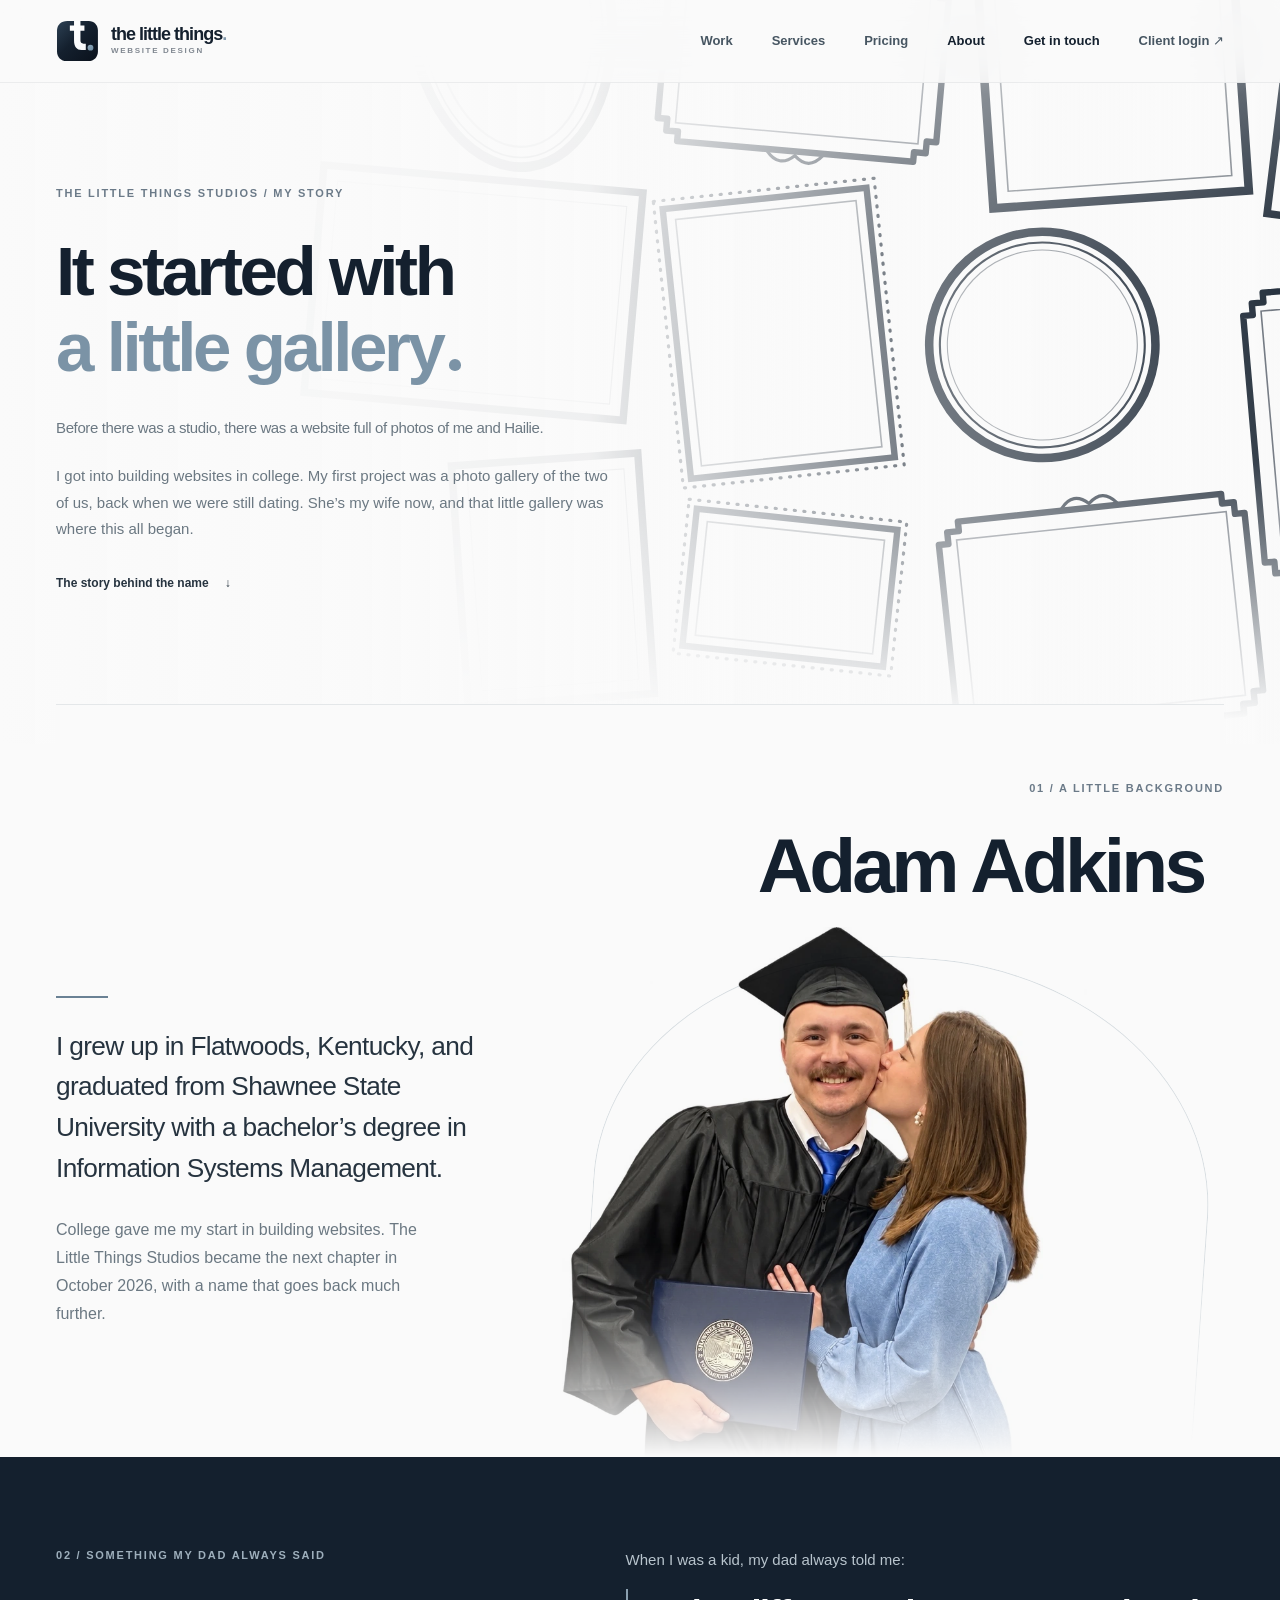
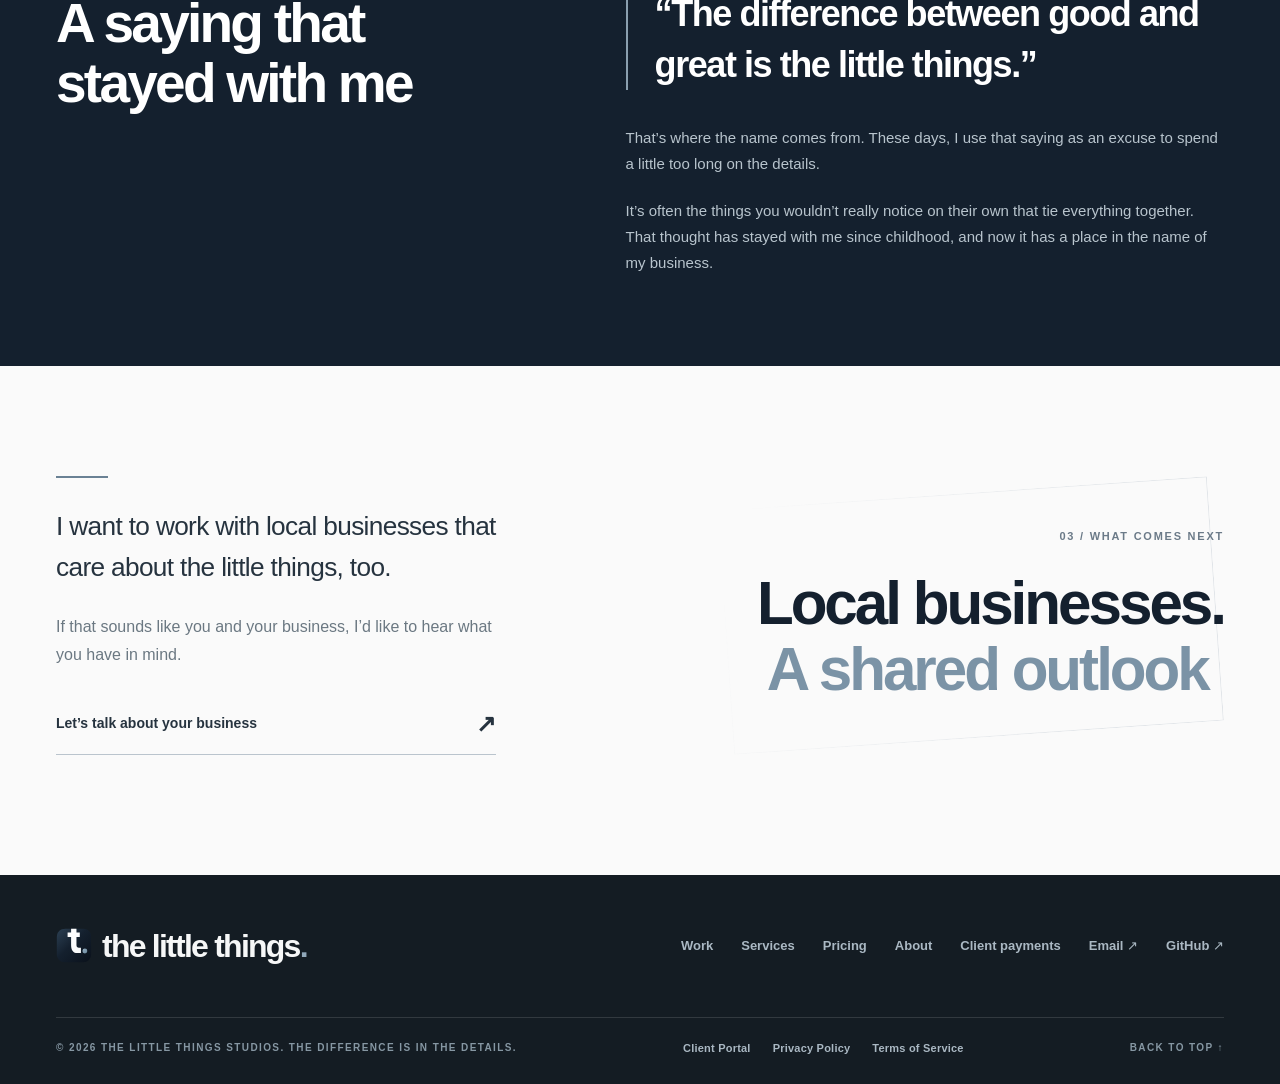
==== commit 3af7adc0: "Seasonal themes: Halloween, Thanksgiving, Christmas, Easter and Fourth of July, switched from the po" ====
--- a/about.html
+++ b/about.html
@@ -132,5 +132,6 @@
   </footer>
 
 
+<script src="/season.js" defer></script>
 </body>
 </html>
--- a/styles.css
+++ b/styles.css
@@ -119,7 +119,7 @@
 .about-copy h2{font-size:clamp(37px,4.15vw,58px)}
 .about-copy .about-lead{font-size:20px;color:#303941;font-weight:520;letter-spacing:-.025em;line-height:1.5;margin:36px 0 14px}
 .about-copy>p:not(.section-kicker):not(.about-lead){font-size:15px;color:#737e87;line-height:1.8;max-width:545px;margin:0 0 29px}
-.about-visual{height:465px;background:radial-gradient(circle at 60% 40%,#c7d4d8 0%,#dce5e6 44%,#e5e9e6 95%);border-radius:15px;display:flex;flex-direction:column;justify-content:space-between;padding:28px 29px;position:relative;overflow:hidden}
+.about-visual{height:465px;background:radial-gradient(circle at var(--mx,60%) var(--my,40%),#c3d1d6 0%,#dce5e6 44%,#e5e9e6 95%);border-radius:15px;display:flex;flex-direction:column;justify-content:space-between;padding:28px 29px;position:relative;overflow:hidden}
 .about-visual::after{content:"";position:absolute;left:-100px;bottom:60px;width:350px;height:350px;border:1px solid rgba(255,255,255,.75);border-radius:50%;box-shadow:0 0 0 65px rgba(255,255,255,.09),0 0 0 130px rgba(255,255,255,.075);pointer-events:none}
 .about-visual-top{display:flex;justify-content:space-between;gap:12px;color:#566775;font-weight:740;letter-spacing:.12em;font-size:9px;position:relative;z-index:1}
 .about-monogram{font-size:240px;font-weight:750;letter-spacing:-.13em;line-height:.8;text-align:center;color:#30424b;margin-right:25px;position:relative;z-index:1;text-shadow:15px 19px 35px rgba(46,62,70,.13)}
@@ -146,12 +146,12 @@
 .button-light:hover{background:#fff}
 .contact-footnote{display:block;color:#70838e;font-size:10px;letter-spacing:.16em;font-weight:750;margin-top:24px}
 .site-footer{background:#141c23;color:#f6f7f7}
-.footer-main{display:flex;justify-content:space-between;align-items:center;gap:35px;padding:47px 0}
+.footer-main{display:flex;flex-wrap:wrap;justify-content:space-between;align-items:center;gap:22px 35px;padding:47px 0}
 .footer-brand{display:inline-flex;align-items:center;gap:10px;font-size:32px;font-weight:740;letter-spacing:-.075em}
 .footer-brand-icon{display:block;width:36px;height:36px;flex:0 0 36px;object-fit:contain}
 .footer-brand-name{letter-spacing:inherit}
 .footer-brand-name span{color:#91a8ba}
-.footer-links{display:flex;gap:34px;font-size:13px;font-weight:540;color:#aab8c3}
+.footer-links{display:flex;flex-wrap:wrap;gap:12px 28px;font-size:13px;font-weight:540;color:#aab8c3}
 .footer-links a:hover{color:white}
 .footer-bottom{border-top:1px solid rgba(255,255,255,.13);padding:22px 0 28px;display:flex;justify-content:space-between;align-items:center;gap:20px;font-size:10px;font-weight:720;letter-spacing:.14em;color:#8697a3}
 .footer-bottom a:hover{color:#fff}
@@ -300,71 +300,70 @@
 
 /* Selected work: one editorial row per project, alternating sides.
    Each live site sits in a browser frame on a soft stage like the hero showcase. */
-.work-list{display:grid;gap:clamp(64px,8vw,112px)}
-.work-case{display:grid;grid-template-columns:minmax(0,7fr) minmax(0,5fr);align-items:center;gap:clamp(32px,5vw,76px)}
-.work-case-reverse .work-stage{order:2}
-.work-stage{position:relative;aspect-ratio:1.32;border-radius:18px;overflow:hidden;isolation:isolate;
-  background:linear-gradient(128deg,#e3e9ec 0%,#edf0f0 48%,#dfe7ea 100%);box-shadow:inset 0 0 0 1px rgba(109,125,134,.12)}
-.work-stage::before{content:"";position:absolute;inset:0;opacity:.55;pointer-events:none;
-  background-image:linear-gradient(rgba(255,255,255,.7) 1px,transparent 1px),linear-gradient(90deg,rgba(255,255,255,.7) 1px,transparent 1px);background-size:44px 44px}
-.work-stage .site-preview-browser{position:absolute;inset:9% 8% -2% 8%;border-radius:10px 10px 0 0;overflow:hidden;background:#fff;
-  border:1px solid rgba(109,125,134,.22);box-shadow:0 30px 60px rgba(20,32,46,.16),0 6px 16px rgba(20,32,46,.06);
-  transition:transform .6s var(--ease),box-shadow .6s var(--ease)}
-.work-stage:hover .site-preview-browser,.work-stage:focus-within .site-preview-browser{transform:translateY(-8px);box-shadow:0 40px 80px rgba(20,32,46,.2),0 8px 20px rgba(20,32,46,.08)}
-.site-preview-bar{height:34px;display:flex;align-items:center;gap:14px;padding:0 14px;background:#f6f7f8;border-bottom:1px solid #e5e8ea}
-.site-preview-dots{display:flex;gap:5px;flex:none}
-.site-preview-dots i{width:8px;height:8px;border-radius:50%;background:#d3d9dc}
-.site-preview-url{flex:1;min-width:0;max-width:340px;margin:0 auto;padding:4px 12px;border-radius:6px;background:#fff;border:1px solid #e6e9eb;
-  color:#62717b;font-size:11px;font-weight:600;text-align:center;white-space:nowrap;overflow:hidden;text-overflow:ellipsis}
-.site-preview-live{flex:none;display:inline-flex;align-items:center;gap:6px;color:#5d7a68;font-size:9px;font-weight:780;letter-spacing:.14em}
-.site-preview-live::before{content:"";width:6px;height:6px;border-radius:50%;background:#4f9a6c;box-shadow:0 0 0 0 rgba(79,154,108,.45);animation:live-pulse 2.4s ease-out infinite}
-@keyframes live-pulse{0%{box-shadow:0 0 0 0 rgba(79,154,108,.45)}70%,100%{box-shadow:0 0 0 7px rgba(79,154,108,0)}}
-.site-preview-viewport{position:relative;height:calc(100% - 34px);overflow:hidden;background:#fff}
-.site-preview-viewport iframe{display:block;width:1200px;height:1400px;border:0;pointer-events:none;background:#fff;transform:scale(var(--preview-scale,.4));transform-origin:top left}
-.work-stage-link{position:absolute;inset:0;z-index:2;display:flex;align-items:flex-end;justify-content:flex-end;padding:22px;border-radius:inherit}
-.work-stage-link>span{display:inline-flex;align-items:center;gap:10px;padding:11px 16px;border-radius:999px;background:rgba(20,32,46,.9);color:#fff;
-  font-size:12px;font-weight:720;-webkit-backdrop-filter:blur(8px);backdrop-filter:blur(8px);opacity:0;transform:translateY(8px);transition:opacity .3s ease,transform .45s var(--ease)}
-.work-stage:hover .work-stage-link>span,.work-stage-link:focus-visible>span{opacity:1;transform:none}
-.work-stage-link:focus-visible{outline:3px solid #648eb0;outline-offset:-3px}
-.work-copy{min-width:0}
-.work-index{display:flex;align-items:center;gap:14px;margin-bottom:26px;font-size:12px;font-weight:760;letter-spacing:.14em;color:#8a9faf}
-.work-index::after{content:"";height:1px;width:56px;background:#cdd6dc}
-.project-meta{font-size:10px;letter-spacing:.14em;font-weight:750;color:#7f8a93;margin:0 0 12px}
-.work-copy h3{margin:0 0 14px;font-size:clamp(30px,3.4vw,44px);line-height:1.08;letter-spacing:-.06em;font-weight:740}
-.work-summary{margin:0;max-width:44ch;color:#6f7b84;font-size:15px;line-height:1.75}
-.work-tags{list-style:none;display:flex;flex-wrap:wrap;gap:8px;margin:24px 0 0;padding:0}
-.work-tags li{padding:6px 11px;border-radius:999px;border:1px solid #dde3e6;background:#fff;color:#55656f;font-size:11.5px;font-weight:650}
-.work-actions{display:flex;flex-wrap:wrap;align-items:center;gap:12px 28px;margin-top:32px;padding-top:24px;border-top:1px solid #e0e5e7}
-.project-view{border:0;background:transparent;padding:5px 0;font-size:13px;font-weight:750;white-space:nowrap;color:#263946;border-bottom:1px solid #bdcbd3;cursor:pointer}
-.project-view:hover{color:#52738b;border-color:#52738b}
-.project-view span{margin-left:8px}
-.work-live-link{font-size:13px;font-weight:660;color:#677b88;white-space:nowrap}
-.work-live-link:hover{color:#263e50}
-.work-live-link span{display:inline-block;margin-left:4px;transition:transform .25s var(--ease)}
-.work-live-link:hover span{transform:translate(3px,-3px)}
+/* Selected work: each project is a stage in its client's own colors, with the live site shown large and
+   bleeding off the edge, so the work is the thing you notice. */
+.work-list{display:grid;gap:clamp(20px,2.4vw,32px)}
+.work-case{--pad:clamp(30px,4.6vw,68px);--stage-bg:#1c2219;--stage-ink:#f2eee3;--stage-soft:#aeb2a3;--stage-line:rgba(242,238,227,.18);--stage-accent:#f2eee3;--stage-accent-ink:#1c2219;--stage-swatch:#7d9560;
+  position:relative;display:grid;grid-template-columns:minmax(0,5fr) minmax(0,7fr);gap:clamp(20px,3.4vw,56px);min-height:clamp(480px,43vw,590px);border-radius:24px;overflow:hidden;isolation:isolate;
+  background:radial-gradient(820px 520px at 92% -8%,rgba(126,146,96,.2),transparent 62%),var(--stage-bg);color:var(--stage-ink)}
+.work-case--porter{--stage-bg:#131b2b;--stage-soft:#a9b3c6;--stage-line:rgba(244,241,232,.18);--stage-accent:#e8c978;--stage-accent-ink:#141b2b;--stage-swatch:#e1b95a;--stage-ink:#f4f1e8;
+  background:radial-gradient(820px 520px at 8% -8%,rgba(96,128,186,.22),transparent 62%),var(--stage-bg)}
+.work-case-reverse{grid-template-columns:minmax(0,7fr) minmax(0,5fr)}
+.work-case-reverse .work-shot{order:-1}
+.work-copy{min-width:0;align-self:center;padding:var(--pad)}
+.work-case:not(.work-case-reverse) .work-copy{padding-right:0}
+.work-case-reverse .work-copy{padding-left:0}
+.work-case .project-meta{margin:0 0 20px;font-size:10px;font-weight:750;color:var(--stage-soft)}
+.work-case .work-copy h3{margin:0 0 18px;font-size:clamp(34px,3.9vw,56px);color:var(--stage-ink)}
+.work-case .work-summary{margin:0;max-width:34ch;font-size:clamp(15px,1.3vw,17px);color:var(--stage-soft)}
+.work-actions{display:flex;flex-wrap:wrap;align-items:center;gap:14px 28px;margin-top:34px}
+.work-visit{display:inline-flex;align-items:center;gap:14px;padding:14px 22px;border-radius:12px;background:var(--stage-accent);color:var(--stage-accent-ink);font-size:14px;font-weight:720;
+  transition:transform .25s var(--ease),box-shadow .25s var(--ease)}
+.work-visit span,.project-view span{display:inline-block;transition:transform .25s var(--ease)}
+.work-visit:hover{transform:translateY(-2px);box-shadow:0 12px 28px rgba(0,0,0,.28)}
+.work-visit:hover span,.project-view:hover span{transform:translate(3px,-3px)}
+.work-case .project-view{border:0;background:transparent;padding:5px 0;font-size:13.5px;font-weight:700;white-space:nowrap;color:var(--stage-ink);border-bottom:1px solid var(--stage-line);cursor:pointer;transition:border-color .2s}
+.work-case .project-view:hover{border-color:var(--stage-ink)}
+.work-case .project-view span{margin-left:8px}
+.work-live{margin:34px 0 0;font-size:12px;line-height:1.6;color:var(--stage-soft)}
+.work-live i{display:inline-block;width:7px;height:7px;margin-right:10px;vertical-align:middle;border-radius:50%;background:#5fc08a;box-shadow:0 0 0 0 rgba(95,192,138,.5);animation:live-pulse 2.4s ease-out infinite}
+.work-live a{color:var(--stage-ink);border-bottom:1px solid var(--stage-line);overflow-wrap:anywhere}
+.work-live a:hover{border-color:var(--stage-ink)}
+@keyframes live-pulse{0%{box-shadow:0 0 0 0 rgba(95,192,138,.5)}70%,100%{box-shadow:0 0 0 8px rgba(95,192,138,0)}}
+/* The live site, large, running off the stage's edge. On hover it scrolls to show more of itself. */
+.work-shot{position:relative;margin-top:var(--pad);min-width:0}
+.work-shot .site-preview-browser{position:absolute;inset:0;overflow:hidden;background:var(--stage-bg);border-radius:18px 0 0 0;
+  box-shadow:0 0 0 1px rgba(255,255,255,.12),0 36px 90px rgba(0,0,0,.5)}
+.work-case-reverse .work-shot .site-preview-browser{border-radius:0 18px 0 0}
+.site-preview-viewport{position:relative;height:100%;overflow:hidden;background:var(--stage-bg)}
+.site-preview-viewport iframe{display:block;width:var(--preview-width,1220px);height:var(--preview-height,1800px);border:0;pointer-events:none;background:var(--stage-bg);
+  transform:scale(var(--preview-scale,.5)) translateY(0);transform-origin:top left;transition:transform 1.6s var(--ease)}
+/* The scroll-to-reveal is for a mouse pointer or keyboard focus. On touch a tap leaves :hover stuck on, which
+   made the site slide down and stay there, so touch screens get a still preview instead. */
+@media(hover:hover){.work-case:hover .site-preview-viewport iframe{transform:scale(var(--preview-scale,.5)) translateY(-260px)}}
+.work-case:has(:focus-visible) .site-preview-viewport iframe{transform:scale(var(--preview-scale,.5)) translateY(-260px)}
+@media(hover:none){.work-stage-link{display:none}}
+.work-stage-link{position:absolute;inset:0;z-index:2}
 @media(max-width:900px){
-  .work-case{grid-template-columns:minmax(0,1fr);gap:30px}
-  .work-case-reverse .work-stage{order:0}
-  .work-stage{aspect-ratio:1.5}
-  .work-index{margin-bottom:18px}
+  .work-case,.work-case-reverse{grid-template-columns:minmax(0,1fr);gap:0;min-height:0}
+  .work-case-reverse .work-shot{order:0}
+  .work-case .work-copy,.work-case:not(.work-case-reverse) .work-copy,.work-case-reverse .work-copy{padding:var(--pad)}
+  /* Stacked: the site sits in a centered card, equal space either side, instead of running off the edge. */
+  .work-shot,.work-case-reverse .work-shot{margin:0 var(--pad) var(--pad);height:clamp(340px,60vw,480px)}
+  .work-shot .site-preview-browser,.work-case-reverse .work-shot .site-preview-browser{border-radius:18px}
 }
 @media(max-width:700px){
-  .work-list{gap:64px}
-  .work-stage{aspect-ratio:1.18;border-radius:14px}
-  .work-stage::before{background-size:32px 32px}
-  .work-stage .site-preview-browser{inset:8% 6% -2% 6%}
-  .site-preview-bar{height:30px;padding:0 10px;gap:10px}
-  .site-preview-viewport{height:calc(100% - 30px)}
-  .site-preview-url{font-size:10px;padding:3px 8px}
-  .work-stage-link{display:none}
-  .work-copy h3{font-size:30px}
-  .work-summary{font-size:14.5px}
-  .work-actions{margin-top:26px;padding-top:20px}
-}
-@media(max-width:380px){.site-preview-live{display:none}}
+  .work-shot,.work-case-reverse .work-shot{height:auto;aspect-ratio:9/14}
+  .work-case{border-radius:18px}
+  .work-case .work-copy h3{font-size:clamp(34px,10vw,46px)}
+  .work-actions{margin-top:26px}
+  .work-live{margin-top:26px}
+}
 @media(prefers-reduced-motion:reduce){
-  .site-preview-live::before{animation:none}
-  .work-stage .site-preview-browser,.work-stage-link>span{transition:none}
+  .work-live i{animation:none}
+  .site-preview-viewport iframe{transition:none}
+  .work-case:hover .site-preview-viewport iframe,.work-case:has(:focus-visible) .site-preview-viewport iframe{transform:scale(var(--preview-scale,.5))}
+  .work-visit{transition:none}
 }
 
 
@@ -493,10 +492,12 @@
   margin-inline: 0;
   text-align: left;
   /* The sequence on load: LITTLE shrinks and springs back, then the period bounces. */
+  /* LITTLE's spring and the dot's bounce run at the same tempo (about 1050ms each). */
   --little-delay: 100ms;
-  --little-time: 800ms;
-  /* When LITTLE springs back through full size (500ms into its motion): the dot launches here. */
-  --little-release: 500ms;
+  --little-time: 1050ms;
+  /* LITTLE is back at full size 64.7% into its motion (679ms). The dot leaves about 45ms before that, because its
+     first frames move only a few pixels and would otherwise read as a beat after LITTLE lands. */
+  --little-release: 635ms;
 }
 .hero-title-stacked .hero-lead-in {
   display: block;
@@ -567,7 +568,7 @@
   text-indent: -9999px;
   white-space: nowrap;
   vertical-align: baseline;
-  animation: hero-period-dribble 1300ms linear calc(var(--little-delay) + var(--little-release)) both;
+  animation: hero-period-dribble 1050ms linear calc(var(--little-delay) + var(--little-release)) both;
 }
 @keyframes hero-period-dribble {
   0%, 45.6%, 70.9%, 88.6% { transform: translateY(0); animation-timing-function: cubic-bezier(.33,.67,.67,1); }
@@ -982,7 +983,672 @@
 /* About page: the periods that end four headings are small round slots, and a single dot travels
    between them as you scroll (about-dot.js). Without the script, or with reduced motion, the slots
    simply stay visible as ordinary periods. */
-.tt-dot-slot{display:inline-block;width:.17em;height:.17em;margin-left:.045em;border-radius:50%;background:var(--accent-dark);vertical-align:baseline}
+.tt-dot-slot{display:inline-block;width:.17em;height:.17em;margin-left:.1em;border-radius:50%;background:var(--accent-dark);vertical-align:baseline}
 .tt-dot-travel .tt-dot-slot{visibility:hidden}
-.tt-dot{position:absolute;left:0;top:0;z-index:40;border-radius:50%;background:var(--accent-dark);pointer-events:none;will-change:transform}
+.tt-dot-travel .tt-dot-slot.is-home{visibility:visible}
+.tt-dot{position:absolute;left:0;top:0;z-index:40;width:20px;height:20px;border-radius:50%;background:var(--accent-dark);pointer-events:none;will-change:transform}
+.studio-story-frame-collage.is-paused .studio-story-frame-drift{animation-play-state:paused}
 .studio-story-name .tt-dot-slot{background:#9eb2c1}
+
+
+/* ------------------------------------------------------------------------------------------------
+   Type consistency. One scale for letter-spacing and one set of text colors, used by every page,
+   so a heading, label or paragraph looks the same wherever it appears. (The mock browser windows in
+   the hero showcase imitate other websites and keep their own styling.)
+   ------------------------------------------------------------------------------------------------ */
+:root{
+  /* Letter-spacing */
+  --track-display:-.05em;   /* page and section headings, 40-90px */
+  --track-title:-.04em;     /* card, row and project titles, 20-52px */
+  --track-lead:-.025em;     /* large lead paragraphs */
+  --track-label:.14em;      /* small uppercase labels */
+  --track-kicker:.16em;     /* eyebrows ("01 / SELECTED WORK") */
+  /* Text on light backgrounds */
+  --text-body:#6b7882;      /* paragraphs */
+  --text-ui:#475662;        /* nav, lists, tags */
+  --text-link:#26333f;      /* links and text buttons */
+  --text-lead:#26333f;      /* large lead paragraphs */
+  --text-kicker:#6b7a88;    /* eyebrows */
+  --text-label:#8693a0;     /* small uppercase labels */
+  --text-heading-soft:#7b93a6; /* the quieter half of a two-tone heading */
+  /* Text on dark backgrounds */
+  --dk-body:#b8c4cd;
+  --dk-kicker:#9eafbc;
+  --dk-label:#8697a3;
+  --dk-heading-soft:#91a8ba;
+  --dk-link:#aab8c3;
+  /* Line height and weight */
+  --lh-display:1.1;         /* large headings */
+  --lh-title:1.12;          /* card, row and project titles */
+  --lh-lead:1.55;           /* large lead paragraphs */
+  --lh-body:1.75;           /* paragraphs */
+  --weight-display:730;
+  --weight-title:720;
+}
+
+/* Headings */
+.section-heading h2,.about-copy h2,.philosophy-layout h2,.philosophy-layout h2 em,
+.contact-inner :is(h1,h2),.payments-intro h1,.legal-content h1,.studio-about h1,.studio-about h2{letter-spacing:var(--track-display)}
+.service-row h3,.work-copy h3,.package-tile h3,.temp-sites-heading h3,.payment-card h2,.form-heading,
+.dialog-inner h2,.legal-content h2,.package-price span,.inquiry-receipt h1,.about-visual-bottom strong,
+.studio-story-quote-copy blockquote>p{letter-spacing:var(--track-title)}
+.about-copy .about-lead,.studio-story-intro-copy>.studio-story-lead,.studio-story-prose>.studio-story-lead,
+.studio-story-photo-copy>p:first-child,.studio-story-next .studio-story-lead,.inquiry-feedback strong{letter-spacing:var(--track-lead)}
+/* Small uppercase labels */
+.service-tag,.about-visual-label,.hero-footnote,.footer-bottom,.work-index,.project-meta,
+.site-preview-live,.package-topline,.case-dialog .dialog-kicker,.showcase-note{letter-spacing:var(--track-label)}
+.eyebrow,.work-footer>span,.philosophy-signoff,.contact-footnote,.contact-direct .direct-label{letter-spacing:var(--track-kicker)}
+
+/* Paragraphs */
+.hero-description,.section-heading>p,.service-row p,.about-copy>p:not(.section-kicker):not(.about-lead),
+.philosophy-layout p,.work-summary,.package-summary,.package-disclosure,.temp-sites-heading p:not(.section-kicker),
+.temp-example,.support-terms,.studio-story-intro-copy>p:not(.eyebrow),.studio-story-prose>p{color:var(--text-body)}
+.about-copy .about-lead,.studio-story-intro-copy>.studio-story-lead,.studio-story-prose>.studio-story-lead,
+.studio-story-photo-copy>p:first-child,.studio-story-next .studio-story-lead{color:var(--text-lead)}
+/* Navigation, lists, links */
+.nav-link,.nav .nav-contact,.package-features li,.work-tags li{color:var(--text-ui)}
+.nav .nav-contact,.nav .nav-portal{color:var(--text-ui)}
+.nav-link.nav-contact,.nav .nav-contact:hover{color:var(--ink)}
+.button-text,.inline-link,.project-view{color:var(--text-link)}
+/* Eyebrows and labels */
+.section-kicker,.studio-story-intro-copy>.eyebrow,.studio-story-heading>.eyebrow{color:var(--text-kicker)}
+.hero-footnote,.work-footer>span,.philosophy-signoff,.service-tag,.service-index,.project-meta,.work-index,
+.package-topline,.package-price small,.plan-option small{color:var(--text-label)}
+/* The quieter half of two-tone headings, and heading periods */
+.text-secondary,.hero-soft,.studio-story-intro h1>span,.studio-story-heading h2>span,.philosophy-layout h2 em,.package-period{color:var(--text-heading-soft)}
+/* On dark sections */
+.contact-inner>p:not(.contact-kicker),.studio-story-name-intro>p:not(.eyebrow),.studio-story-quote-copy>p,.hello-steps li{color:var(--dk-body)}
+.contact-kicker,.studio-story-name .eyebrow{color:var(--dk-kicker)}
+.contact-footnote,.footer-bottom{color:var(--dk-label)}
+.contact-inner :is(h1,h2) span,.footer-brand-name span{color:var(--dk-heading-soft)}
+/* The footer wordmark uses the same tracking as the header's. */
+.footer-brand{letter-spacing:-.055em}
+/* The periods that end headings (and the dot that travels between them) match the quieter heading color. */
+.tt-dot-slot,.tt-dot{background:var(--text-heading-soft)}
+.studio-story-name .tt-dot-slot{background:var(--dk-heading-soft)}
+
+/* Heading and paragraph rhythm: the same line height and weight wherever a heading or paragraph appears. */
+.section-heading h2,.about-copy h2,.philosophy-layout h2,.contact-inner :is(h1,h2),.payments-intro h1,.legal-content h1,
+.studio-about h1,.studio-about h2,.studio-story-intro h1,.studio-story-heading h2,.studio-story-name h2,
+.studio-story-next>.studio-story-heading h2{line-height:var(--lh-display);font-weight:var(--weight-display)}
+.service-row h3,.work-copy h3,.package-tile h3,.temp-sites-heading h3{line-height:var(--lh-title);font-weight:var(--weight-title)}
+.about-copy .about-lead,.studio-story-intro-copy>.studio-story-lead,.studio-story-prose>.studio-story-lead,
+.studio-story-photo-copy>p:first-child,.studio-story-next .studio-story-lead{line-height:var(--lh-lead)}
+.hero-description,.section-heading>p,.service-row p,.about-copy>p:not(.section-kicker):not(.about-lead),.philosophy-layout p,
+.work-summary,.package-summary,.studio-story-intro-copy>p:not(.eyebrow),.studio-story-prose>p,
+.studio-story-name-intro>p:not(.eyebrow),.studio-story-quote-copy>p,.studio-story-quote-intro{line-height:var(--lh-body)}
+.temp-sites-heading p:not(.section-kicker){line-height:var(--lh-body)}
+.package-disclosure,.temp-example,.support-terms{line-height:1.7}
+/* Footer: the main links and the legal links share one color and weight. */
+.footer-links a,.footer-legal a{color:var(--dk-link);font-weight:560}
+
+
+/* The idea: a lightbulb beside "Have something good in mind?". It fades in, then switches on with a quick
+   flicker and a soft glow. Decorative only, and just on the home page's teaser. */
+.idea-bulb{position:absolute;z-index:0;right:clamp(36px,11vw,210px);top:50%;width:clamp(150px,19vw,250px);margin-top:calc(clamp(150px,19vw,250px) * -.5);pointer-events:none}
+.idea-bulb svg{display:block;width:100%;height:auto;overflow:visible}
+.idea-bulb .bulb-outline{stroke:#7d8e9b}
+.idea-bulb .bulb-glass{fill:rgba(255,255,255,.035)}
+/* Switching on, like a real bulb warming up: the filament stutters fast and unevenly, the glass and rays
+   catch just behind it, and the glow builds smoothly after as the glass warms. The light then spills into the
+   section: a soft wash behind the bulb, and "good in mind?" brightens in step with the glow. */
+.idea-bulb .bulb-halo,.idea-bulb .bulb-lit-glass,.idea-bulb .bulb-lit-filament{opacity:0}
+.idea-bulb.visible .bulb-lit-filament{animation:bulb-filament .8s linear .45s both}
+.idea-bulb.visible .bulb-lit-glass{animation:bulb-glass .8s linear .5s both}
+.idea-bulb.visible .bulb-halo{animation:bulb-halo 1.5s cubic-bezier(.3,.6,.3,1) .55s both}
+@keyframes bulb-filament{
+  0%{opacity:0}
+  5%{opacity:.7}
+  8%{opacity:.05}
+  15%{opacity:.9}
+  18%{opacity:.2}
+  26%{opacity:.55}
+  29%{opacity:.1}
+  42%{opacity:1}
+  47%{opacity:.7}
+  53%{opacity:1}
+  60%{opacity:.88}
+  68%{opacity:1}
+  100%{opacity:1}
+}
+@keyframes bulb-glass{
+  0%,6%{opacity:0}
+  14%{opacity:.5}
+  20%{opacity:.12}
+  32%{opacity:.6}
+  38%{opacity:.25}
+  52%{opacity:.95}
+  62%{opacity:.8}
+  74%{opacity:1}
+  100%{opacity:1}
+}
+@keyframes bulb-halo{
+  0%{opacity:0}
+  35%{opacity:.5}
+  100%{opacity:1}
+}
+.idea-bulb::before{content:"";position:absolute;left:50%;top:34%;width:360%;aspect-ratio:1;transform:translate(-50%,-50%);border-radius:50%;
+  background:radial-gradient(circle,rgba(255,232,173,.13) 0%,rgba(255,232,173,.05) 38%,rgba(255,232,173,0) 68%);opacity:0;pointer-events:none}
+.idea-bulb.visible::before{opacity:1;transition:opacity 1.6s ease-out 1s}
+.contact-teaser .contact-inner :is(h1,h2) span{transition:color 1.2s ease-out 1s}
+.contact-teaser:has(.idea-bulb.visible) .contact-inner :is(h1,h2) span{color:#adc0ce}
+@media(prefers-reduced-motion:reduce){
+  .idea-bulb.visible .bulb-lit-filament,.idea-bulb.visible .bulb-lit-glass,.idea-bulb.visible .bulb-halo{animation:none;opacity:1}
+  .idea-bulb.visible::before,.contact-teaser .contact-inner :is(h1,h2) span{transition:none}
+}
+.contact-teaser .contact-inner{position:relative;z-index:1}
+@media(max-width:900px){
+  .idea-bulb{right:14px;top:auto;bottom:20px;margin-top:0;width:clamp(120px,34vw,170px)}
+}
+@media(max-width:700px){
+  .contact-teaser .contact-footnote{display:block;max-width:180px;line-height:1.7}
+}
+
+/* Project selector: one stage at a time, so the section stays the same height however many projects it holds. */
+.work-nav{display:flex;align-items:center;justify-content:space-between;gap:20px;margin:0 0 clamp(16px,2vw,24px)}
+.work-tabs{display:flex;gap:clamp(4px,1.4vw,22px);min-width:0;overflow-x:auto;scrollbar-width:none;-webkit-overflow-scrolling:touch;scroll-snap-type:x proximity}
+.work-tabs::-webkit-scrollbar{display:none}
+.work-tab{flex:none;display:inline-flex;align-items:center;gap:11px;padding:12px 4px;border:0;background:transparent;font:inherit;font-size:clamp(14px,1.25vw,16px);font-weight:650;letter-spacing:-.01em;
+  color:var(--text-label);white-space:nowrap;cursor:pointer;position:relative;scroll-snap-align:start;transition:color .25s}
+.work-tab i{flex:none;width:9px;height:9px;border-radius:50%;opacity:.55;transition:opacity .25s,transform .35s var(--ease)}
+.work-tab::after{content:"";position:absolute;left:4px;right:4px;bottom:3px;height:2px;border-radius:2px;background:var(--ink);transform:scaleX(0);transform-origin:left;transition:transform .35s var(--ease)}
+.work-tab:hover{color:var(--ink)}
+.work-tab[aria-selected="true"]{color:var(--ink)}
+.work-tab[aria-selected="true"] i{opacity:1;transform:scale(1.25)}
+.work-tab[aria-selected="true"]::after{transform:scaleX(1)}
+.work-tab:focus-visible,.work-arrow:focus-visible{outline:2px solid var(--accent-dark);outline-offset:3px;border-radius:6px}
+.work-step{flex:none;display:flex;align-items:center;gap:8px}
+.work-count{margin-right:8px;font-size:11px;font-weight:720;letter-spacing:var(--track-label);color:var(--text-label)}
+.work-arrow{width:42px;height:42px;display:grid;place-items:center;padding:0;border:1px solid #d3dade;border-radius:50%;background:transparent;color:var(--ink);font-size:17px;line-height:1;cursor:pointer;transition:background .2s,border-color .2s,transform .25s var(--ease)}
+.work-arrow:hover{background:var(--ink);border-color:var(--ink);color:#fff}
+.work-arrow:active{transform:scale(.94)}
+.work-ready .work-case[hidden]{display:none}
+.work-ready{touch-action:pan-y pinch-zoom}
+.work-ready .work-case.is-active{animation:work-stage-in .6s var(--ease) both}
+@keyframes work-stage-in{from{opacity:0;transform:translateY(14px)}to{opacity:1;transform:none}}
+@media(prefers-reduced-motion:reduce){.work-ready .work-case.is-active{animation:none}.work-tab,.work-tab i,.work-tab::after{transition:none}}
+@media(max-width:700px){.work-count{display:none}.work-arrow{width:38px;height:38px}}
+/* Phones: the selector fits on one line, the site shows at its own mobile size so it is readable, and
+   swiping the stage changes project. */
+.work-tab .work-tab-short{display:none}
+@media(max-width:560px){
+  .work-tab .work-tab-full{display:none}
+  .work-tab .work-tab-short{display:inline}
+  .work-step{display:none}
+  .work-tabs{flex:1;gap:18px;justify-content:flex-start}
+  .work-tab{font-size:14px}
+}
+/* Long scope URLs in the legal pages wrap instead of widening the page on a phone. */
+.legal-content code{overflow-wrap:anywhere}
+
+
+/* Contact redesign: choice chips, a calmer card and the demo booking step. */
+.contact-form{position:relative;gap:20px;padding:40px;border-radius:20px;box-shadow:0 30px 70px rgba(0,0,0,.28)}
+.contact-copy .hello-back{color:#e6ecf0}
+.choice-group{border:0;margin:0;padding:0;min-width:0}
+.choice-group legend{padding:0;margin-bottom:10px;font-size:12px;font-weight:720;color:#344653}
+.choices{display:flex;flex-wrap:wrap;gap:8px}
+.choice{position:relative;cursor:pointer}
+.choice input{position:absolute;inset:0;opacity:0;margin:0;cursor:pointer}
+.choice span{display:inline-block;padding:9px 14px;border:1px solid #dce3e7;border-radius:999px;background:#fff;color:#344653;font-size:13px;font-weight:560;line-height:1.3;transition:background-color .2s,border-color .2s,color .2s,box-shadow .2s}
+.choice:hover span{border-color:#89a6b7}
+.choice input:checked+span{background:#14202e;border-color:#14202e;color:#fff}
+.choice input:focus-visible+span{box-shadow:0 0 0 3px rgba(113,154,179,.35)}
+.contact-form .button-form{justify-self:stretch;justify-content:space-between;border-radius:10px}
+.contact-copy .hello-steps{margin-top:34px}
+.book-panel{background:#f8fafb;color:#1b252b;border-radius:20px;padding:34px;box-shadow:0 30px 70px rgba(0,0,0,.28);display:grid;gap:14px;min-width:0}
+.book-panel[hidden]{display:none}
+.book-panel iframe{width:100%;height:640px;border:1px solid #dce3e7;border-radius:12px;background:#fff}
+.book-panel .inline-link{color:#36566d;font-size:13px;font-weight:600}
+@media(max-width:700px){
+  .contact-form{padding:28px 22px}
+  .book-panel{padding:24px 16px}
+  .book-panel iframe{height:560px}
+}
+.contact-form[hidden],.form-field[hidden]{display:none}
+
+
+/* Contact conversation: one question at a time, with the brand's period for punctuation. */
+.convo-wrap{max-width:860px;padding:clamp(80px,13vh,140px) 0 clamp(80px,12vh,130px)}
+.contact-form.convo{display:block;background:none;box-shadow:none;border-radius:0;padding:0;color:#fff;max-width:none;margin-top:30px}
+.convo-progress{display:flex;gap:9px;align-items:center;list-style:none;margin:0 0 clamp(34px,6vh,58px);padding:0}
+.convo:not(.is-stepper) .convo-progress{display:none}
+.convo-progress li{width:9px;height:9px;border-radius:9px;background:rgba(255,255,255,.2);transition:width .45s var(--ease),background-color .3s}
+.convo-progress li.done{background:#8a9faf}
+.convo-progress li.now{width:34px;background:#fff}
+.convo-step{border:0;margin:0 0 54px;padding:0;min-width:0}
+.convo.is-stepper .convo-step{margin:0}
+.convo.is-stepper .convo-step:not(.is-active){display:none}
+.convo.is-stepper .convo-step.is-active{animation:convo-in .5s var(--ease)}
+@keyframes convo-in{from{opacity:0;transform:translateY(14px)}to{opacity:1;transform:none}}
+.convo-q{padding:0;margin:0 0 clamp(26px,4vh,40px);color:#fff;font-size:clamp(34px,5.4vw,64px);font-weight:760;letter-spacing:-.05em;line-height:1.08}
+.convo-q em{font-style:normal;color:#8ea5b3}
+.contact-form .convo-input{width:100%;background:transparent;border:0;border-bottom:2px solid rgba(255,255,255,.26);border-radius:0;color:#fff;font-family:inherit;font-size:clamp(24px,3.4vw,38px);font-weight:560;letter-spacing:-.02em;line-height:1.3;padding:6px 0 16px;outline:0;transition:border-color .25s;resize:none}
+.contact-form .convo-input:focus{border-bottom-color:#fff}
+.contact-form .convo-input::placeholder{color:rgba(255,255,255,.3)}
+.contact-form textarea.convo-input{min-height:150px;resize:vertical}
+.convo-hint{margin:16px 0 0;color:#8ea5b3;font-size:13px;line-height:1.6}
+.convo .choices{gap:10px}
+.convo .choice span{padding:13px 22px;border-color:rgba(255,255,255,.24);background:transparent;color:#dbe5eb;font-size:16px}
+.convo .choice:hover span{border-color:#fff}
+.convo .choice input:checked+span{background:#fff;border-color:#fff;color:#14202e}
+.convo .choice input:focus-visible+span{box-shadow:0 0 0 3px rgba(255,255,255,.4)}
+.convo-nav{display:flex;align-items:center;gap:22px;margin-top:clamp(30px,5vh,46px)}
+.convo-back{background:none;border:0;padding:8px 0;color:#9fb2bf;font-size:15px;font-weight:600}
+.convo-back:hover{color:#fff}
+.convo-next,.convo-go{display:inline-flex;align-items:center;gap:10px;min-height:52px;padding:0 28px;border:0;border-radius:999px;background:#fff;color:#14202e;font-size:16px;font-weight:720;transition:transform .25s var(--ease),background-color .2s}
+.convo-next:hover,.convo-go:hover{background:#dbe5eb;transform:translateY(-1px)}
+.convo-next span{opacity:.5}
+.convo-go:disabled{opacity:.6;cursor:wait;transform:none}
+.convo.is-stepper .convo-go{display:none}
+.convo.is-stepper.is-last .convo-go{display:inline-flex}
+.convo.is-stepper.is-last .convo-next{display:none}
+.convo:not(.is-stepper) .convo-next,.convo:not(.is-stepper) .convo-back{display:none}
+.convo .inquiry-feedback{margin-top:34px;background:rgba(255,255,255,.07);border-left-color:#8ea5b3;color:#fff}
+.convo .inquiry-feedback strong{font-size:clamp(26px,3.6vw,40px);letter-spacing:-.04em}
+.convo .inquiry-feedback p{color:#cfdbe3;font-size:16px}
+.convo .inquiry-feedback[data-state="error"]{background:rgba(155,87,80,.22);border-color:#d08b84}
+.convo.is-sent :is(.convo-step,.convo-nav,.convo-progress){display:none}
+.convo-direct{margin:46px 0 0;color:#8ea5b3;font-size:14px}
+.convo-direct a{color:#e6ecf0;font-weight:600}
+.convo-direct a:hover{color:#fff}
+@media(prefers-reduced-motion:reduce){.convo.is-stepper .convo-step.is-active{animation:none}.convo-progress li{transition:none}}
+@media(max-width:700px){.convo-nav{gap:14px}.convo-next,.convo-go{flex:1;justify-content:center}}
+
+/* Contact conversation: path cards and the secondary colour question. */
+.path-cards{display:grid;grid-template-columns:1fr 1fr;gap:14px}
+.path-card{position:relative;display:block;cursor:pointer}
+.path-card input{position:absolute;inset:0;opacity:0;margin:0;cursor:pointer}
+.path-card span{display:grid;gap:6px;height:100%;padding:24px 26px;border:1px solid rgba(255,255,255,.24);border-radius:18px;transition:background-color .25s,border-color .25s,transform .35s var(--ease)}
+.path-card strong{color:#fff;font-size:clamp(20px,2.4vw,26px);font-weight:740;letter-spacing:-.035em;line-height:1.2}
+.path-card small{color:#9fb2bf;font-size:15px;line-height:1.5}
+.path-card:hover span{border-color:#fff;transform:translateY(-2px)}
+.path-card input:checked+span{background:#fff;border-color:#fff}
+.path-card input:checked+span strong{color:#14202e}
+.path-card input:checked+span small{color:#4d6272}
+.path-card input:focus-visible+span{box-shadow:0 0 0 3px rgba(255,255,255,.4)}
+.path-card-wide{grid-column:1/-1}
+.path-card-wide span{padding:18px 26px}
+.convo-sub{display:block;margin:34px 0 4px;color:#cfdbe3;font-size:15px;font-weight:600}
+.convo-sub span{color:#8ea5b3;font-weight:500}
+.contact-form .convo-input-sm{font-size:clamp(18px,2.4vw,24px);padding-bottom:12px}
+@media(max-width:700px){.path-cards{grid-template-columns:1fr}.path-card span{padding:20px}}
+.convo-q [data-greeting]{display:block}
+
+/* Demo page: the same conversation, plus an intro screen and the booking step. */
+.convo-lede{max-width:640px;margin:0 0 30px;color:#cfdbe3;font-size:18px;line-height:1.7}
+.convo .hello-steps{margin:0 0 28px}
+.book-panel{background:none;box-shadow:none;border-radius:0;padding:0;color:#fff;margin-top:30px;display:block}
+.book-panel[hidden]{display:none}
+.book-panel .convo-go{display:inline-flex;text-decoration:none}
+.book-panel .convo-direct{margin-top:22px}
+.contact-form.convo[hidden]{display:none}
+.convo .hello-back{color:#e6ecf0;font-weight:600;font-size:15px}
+.convo-go{gap:0}
+
+
+/* Services: four cards that each lead into the contact conversation. */
+.services-grid{display:grid;grid-template-columns:repeat(2,minmax(0,1fr));gap:20px}
+.service-card{display:flex;flex-direction:column;gap:14px;padding:36px;border:1px solid #e1e6e9;border-radius:22px;background:#fff;transition:border-color .3s,transform .5s var(--ease),box-shadow .3s}
+.service-card:hover,.service-card:focus-visible{border-color:#9bb0be;transform:translateY(-4px);box-shadow:0 22px 44px rgba(20,32,46,.08)}
+.service-card-top{display:flex;justify-content:space-between;align-items:center;gap:12px}
+.service-card .service-index{margin:0;align-self:auto}
+.service-card .service-tag{text-align:right}
+.service-card h3{margin:14px 0 0;font-size:clamp(28px,3vw,38px);letter-spacing:-.056em;font-weight:700;line-height:1.15}
+.service-card p{margin:0;max-width:430px;font-size:15px;line-height:1.7;color:#65727b;flex:1}
+.service-go{margin-top:14px;font-size:14px;font-weight:700;color:var(--ink)}
+.service-go span{display:inline-block;transition:transform .35s var(--ease)}
+.service-card:hover .service-go span{transform:translate(3px,-3px)}
+@media(max-width:800px){.services-grid{grid-template-columns:1fr}.service-card{padding:28px}}
+@media(prefers-reduced-motion:reduce){.service-card,.service-go span{transition:none}.service-card:hover{transform:none}}
+
+
+/* Services without links; one calm call to action. */
+.service-card{cursor:default}
+.service-card:hover{border-color:#e1e6e9;transform:none;box-shadow:none}
+.services-cta{margin:34px 0 0;color:#65727b;font-size:15px}
+.services-cta .inline-link{margin-left:6px;color:var(--ink);font-weight:700}
+
+/* Pricing: a website or an event, two cards each, the fine print folded away. */
+.price-tabs{display:inline-flex;gap:4px;padding:5px;margin:0 0 34px;border:1px solid #dfe5e8;border-radius:999px;background:#fff}
+.price-tabs[hidden]{display:none}
+.price-tab{border:0;background:none;padding:11px 24px;border-radius:999px;color:#5f6d77;font-size:15px;font-weight:650;transition:background-color .25s,color .25s}
+.price-tab:hover{color:var(--ink)}
+.price-tab[aria-selected="true"]{background:#14202e;color:#fff}
+.price-panel[hidden]{display:none}
+.price-panel+.price-panel{margin-top:56px}
+.price-intro{max-width:640px;margin:0 0 28px;color:#65747f;font-size:17px;line-height:1.7}
+.price-grid{display:grid;grid-template-columns:repeat(2,minmax(0,1fr));gap:22px;align-items:stretch}
+.price-card{display:flex;flex-direction:column;min-width:0;padding:clamp(28px,3.4vw,44px);border:1px solid #e0e6e9;border-radius:24px;background:#fff}
+.price-card.is-featured{background:#14202e;border-color:#14202e;color:#fff}
+.price-label{margin:0;color:#758796;font-size:10px;font-weight:760;letter-spacing:.14em}
+.price-card.is-featured .price-label{color:#9fb2bf}
+.price-card h3{margin:20px 0 10px;font-size:clamp(30px,3.4vw,42px);line-height:1.1;letter-spacing:-.06em;font-weight:730}
+.price-card.is-featured .package-period{color:#8ea5b3}
+.price-summary{margin:0 0 26px;color:#65747f;font-size:15px;line-height:1.7;max-width:380px}
+.price-card.is-featured .price-summary{color:#b9c8d2}
+.price-amount{display:flex;align-items:baseline;flex-wrap:wrap;gap:10px;margin:0 0 26px;padding-bottom:26px;border-bottom:1px solid #e5e9ec}
+.price-card.is-featured .price-amount{border-color:rgba(255,255,255,.16)}
+.price-amount span{font-size:clamp(44px,5vw,64px);font-weight:730;letter-spacing:-.075em;line-height:1}
+.price-amount small{color:#778590;font-size:13px}
+.price-card.is-featured .price-amount small{color:#9fb2bf}
+.price-features{list-style:none;margin:0 0 30px;padding:0;display:grid;gap:13px;flex:1}
+.price-features li{position:relative;padding-left:26px;color:#46535c;font-size:14.5px;line-height:1.5}
+.price-features li::before{content:"✓";position:absolute;left:0;color:#718e9e;font-weight:800}
+.price-card.is-featured .price-features li{color:#dbe5eb}
+.price-card.is-featured .price-features li::before{color:#8ea5b3}
+.price-example{margin:-10px 0 24px;color:#65747f;font-size:13px;line-height:1.6}
+.price-card.is-featured .price-example{color:#9fb2bf}
+.price-button{display:flex;justify-content:space-between;align-items:center;min-height:52px;padding:0 22px;border-radius:12px;background:#14202e;color:#fff;font-size:15px;font-weight:700;transition:background-color .2s,transform .3s var(--ease)}
+.price-button:hover{background:#2b3c4b;transform:translateY(-1px)}
+.price-card.is-featured .price-button{background:#fff;color:#14202e}
+.price-card.is-featured .price-button:hover{background:#dbe5eb}
+.price-fine{max-width:900px;margin:44px 0 0;color:#65747f;font-size:13px;line-height:1.85}
+.price-fine p{margin:12px 0 0}
+.price-fine strong{color:#344450}
+.price-more{margin:22px 0 0;color:#65747f;font-size:14px;line-height:1.8}
+.price-more a{color:#324f63;text-decoration:underline;text-underline-offset:3px;margin-right:8px}
+@media(max-width:800px){.price-grid{grid-template-columns:1fr}.price-intro{font-size:16px}}
+@media(prefers-reduced-motion:reduce){.price-button,.price-tab{transition:none}.price-button:hover{transform:none}}
+
+/* Smooth switch: panels slide, the viewport eases to the new height, a pill glides between the tabs. */
+.price-tabs{position:relative}
+.price-pill{position:absolute;top:5px;bottom:5px;left:0;width:0;border-radius:999px;background:#14202e;pointer-events:none;opacity:0}
+.price-tabs.is-ready .price-pill{opacity:1;transition:transform .5s var(--ease),width .5s var(--ease)}
+.price-tab{position:relative;z-index:1;background:none!important}
+.price-tab[aria-selected="true"]{color:#fff}
+.price-viewport.is-slider{overflow:hidden;transition:height .55s var(--ease);margin:0 -12px}
+.price-viewport.is-slider .price-track{display:flex;transition:transform .6s var(--ease)}
+.price-viewport.is-slider .price-panel{flex:0 0 100%;min-width:0;margin:0!important;padding:0 12px;box-sizing:border-box;align-self:flex-start}
+.price-viewport:not(.is-slider) .price-panel[hidden]{display:block}
+@media(prefers-reduced-motion:reduce){.price-tabs.is-ready .price-pill,.price-viewport.is-slider,.price-viewport.is-slider .price-track{transition:none}}
+
+/* Fine print: a turning chevron and a height that eases open. Without JavaScript it simply stays open. */
+.price-fine-toggle{display:inline-flex;align-items:center;gap:10px;padding:6px 0;border:0;background:none;color:#344450;font-size:14px;font-weight:700}
+.price-fine-toggle:focus-visible{outline:3px solid #648eb0;outline-offset:4px}
+.price-fine-toggle svg{transition:transform .4s var(--ease)}
+.price-fine.is-open .price-fine-toggle svg{transform:rotate(90deg)}
+.price-fine-body{display:grid;grid-template-rows:1fr}
+.price-fine-inner{overflow:hidden;min-height:0}
+.price-fine.is-js .price-fine-body{grid-template-rows:0fr;opacity:0;transition:grid-template-rows .55s var(--ease),opacity .4s ease}
+.price-fine.is-js.is-open .price-fine-body{grid-template-rows:1fr;opacity:1}
+@media(prefers-reduced-motion:reduce){.price-fine-toggle svg,.price-fine.is-js .price-fine-body{transition:none}}
+
+
+/* A strip of what every site comes with, in plain words, each with a tiny animated icon. Scrolling the page speeds it up. */
+.specs{position:relative;overflow:hidden;padding:16px 0;border-block:1px solid #c9d6df;background:var(--specs-bg,#e1e9ee)}
+.specs-viewport{position:relative;z-index:1;overflow:hidden;padding:8px 0}
+.specs-track{display:flex;width:max-content;will-change:transform}
+.specs-group{display:flex;flex:none;gap:14px;margin:0;padding:0 7px;list-style:none}
+.spec{display:flex;align-items:center;gap:14px;padding:10px 22px 10px 10px;border:1px solid #d3dee5;border-radius:18px;background:#fff;box-shadow:0 6px 18px rgba(20,32,46,.06);transition:border-color .3s,transform .4s var(--ease),box-shadow .3s}
+.spec:hover{border-color:#8da4b4;transform:translateY(-3px);box-shadow:0 12px 24px rgba(20,32,46,.12)}
+.spec-art{display:grid;place-items:center;flex:none;width:54px;height:54px;border-radius:14px;background:#eef2f5;color:var(--ink)}
+.spec-text{display:grid;gap:2px;white-space:nowrap}
+.spec-text strong{font-size:16px;font-weight:730;letter-spacing:-.025em;color:var(--ink)}
+.spec-text small{font-size:13px;color:#6b7881}
+.v{overflow:visible}
+.v *{transform-box:fill-box;transform-origin:center}
+.spec.is-live .v-phone .v-bar{animation:v-slide 2.8s var(--ease) infinite alternate}
+@keyframes v-slide{from{transform:translateY(-1px)}to{transform:translateY(4px)}}
+.spec.is-live .v-find .v-pin{animation:v-drop 2.6s var(--ease) infinite}
+.spec.is-live .v-find .v-pin-dot{animation:v-drop 2.6s var(--ease) infinite}
+@keyframes v-drop{0%{transform:translateY(-6px);opacity:0}25%,100%{transform:none;opacity:1}}
+.spec.is-live .v-bag .v-badge{animation:v-pop 2.4s ease-in-out infinite}
+@keyframes v-pop{0%,60%,100%{transform:scale(1)}75%{transform:scale(1.5)}}
+.v-cal .v-check{stroke-dasharray:20}
+.spec.is-live .v-cal .v-check{animation:v-draw 2.6s ease-in-out infinite}
+@keyframes v-draw{0%{stroke-dashoffset:20}35%,85%{stroke-dashoffset:0}100%{stroke-dashoffset:20}}
+.spec.is-live .v-switch .v-knob{animation:v-flip 3.2s var(--ease) infinite}
+@keyframes v-flip{0%,35%{transform:translateX(0)}50%,85%{transform:translateX(12px)}100%{transform:translateX(0)}}
+.v-speed .v-needle{transform-origin:16px 20px}
+.spec.is-live .v-speed .v-needle{animation:v-rev 2.8s var(--ease) infinite alternate}
+.v-speed .v-needle{transform-box:view-box}
+@keyframes v-rev{from{transform:rotate(-70deg)}to{transform:rotate(30deg)}}
+.spec.is-live .v-care .v-heart{animation:v-beat 1.8s ease-in-out infinite}
+@keyframes v-beat{0%,55%,100%{transform:scale(1)}70%{transform:scale(1.14)}}
+.spec.is-live .v-globe{animation:v-spin 14s linear infinite}
+@keyframes v-spin{to{transform:rotate(360deg)}}
+.spec.is-live .v-mail .v-ping{animation:v-notify 2.6s ease-in-out infinite}
+@keyframes v-notify{0%,50%{transform:scale(0)}65%{transform:scale(1.3)}80%,100%{transform:scale(1)}}
+.spec:nth-child(2n) .v *{animation-delay:-.7s}
+.spec:nth-child(3n) .v *{animation-delay:-1.3s}
+@media(prefers-reduced-motion:reduce){.v,.v *{animation:none!important}.specs-viewport{-webkit-mask-image:none;mask-image:none;overflow-x:auto}.specs-group[aria-hidden="true"]{display:none}.spec,.spec:hover{transition:none;transform:none}}
+
+
+/* About and philosophy come alive: a card that follows the cursor, a whispered word that can be made to shout,
+   a paragraph that darkens as you read, and asterisks that turn with the page. */
+.about-visual{--px:0;--py:0;cursor:default}
+.about-monogram{transform:translate3d(calc(var(--px)*18px),calc(var(--py)*14px),0);transition:transform .35s var(--ease)}
+.about-monogram span{display:inline-block;transform:translate3d(calc(var(--px)*14px),calc(var(--py)*10px),0);transition:transform .35s var(--ease)}
+.about-visual:hover .about-monogram span{animation:about-dot .9s var(--ease)}
+@keyframes about-dot{35%{translate:0 -22px}70%{translate:0 0}85%{translate:0 -6px}}
+.about-visual::after{animation:about-rings 16s ease-in-out infinite alternate}
+@keyframes about-rings{to{transform:translate(28px,-18px) scale(1.06)}}
+.about-visual-cross,.philosophy-signoff span{display:inline-block;animation:star-turn 30s linear infinite}
+@keyframes star-turn{to{transform:rotate(360deg)}}
+.philosophy-layout h2 em.whisper{display:inline-block;font-size:.4em;letter-spacing:0;opacity:.85;cursor:pointer;transform-origin:0 100%;margin-left:.12em;outline-offset:6px;transition:transform .6s cubic-bezier(.34,1.56,.64,1),color .3s,opacity .3s}
+.philosophy-layout h2 em.whisper.is-loud{transform:scale(2.3);font-style:normal;font-weight:900;text-transform:uppercase;letter-spacing:-.05em;color:var(--ink);opacity:1;position:relative;z-index:2}
+.whisper-hint{display:block;margin-top:1.6em;font-size:.15em;font-weight:700;letter-spacing:.1em;text-transform:uppercase;color:#8ca3b2;transition:opacity .4s}
+.philosophy-layout.has-shouted .whisper-hint{opacity:0}
+.philosophy-layout>div{transition:opacity .35s}
+.philosophy-layout.is-loud>div{opacity:.12}
+.philosophy-layout p .w{color:#a9b5bd;transition:color .35s}
+.philosophy-layout p .w.lit{color:var(--ink)}
+@media(prefers-reduced-motion:reduce){.about-visual-cross,.philosophy-signoff span,.about-visual::after,.about-visual:hover .about-monogram span{animation:none}.about-monogram,.about-monogram span,.philosophy-layout h2 em.whisper{transition:none}}
+
+
+/* Mobile cleanup */
+@media(max-width:700px){
+  .hero-actions .button-text{padding-left:2px}
+  .about-copy h2{font-size:clamp(30px,8.4vw,44px);text-wrap:balance}
+  .about-visual-top{font-size:8px;letter-spacing:.1em}
+  .about-visual-top span:last-child{display:none}
+  .about-visual{padding:22px 22px}
+  .philosophy-section{padding:84px 0 92px}
+  .philosophy-layout h2{text-wrap:balance}
+  .philosophy-layout h2 em.whisper{font-size:.52em;margin-left:.1em}
+  .philosophy-layout h2 em.whisper.is-loud{transform:scale(1.9)}
+  .whisper-hint{font-size:11px;margin-top:1.4em;letter-spacing:.08em}
+  .philosophy-signoff{align-items:center}
+  .section-heading h2{text-wrap:balance}
+  .specs{padding:12px 0}
+  .spec{padding:8px 18px 8px 8px;gap:12px}
+  .spec-art{width:46px;height:46px}
+  .spec-text strong{font-size:15px}
+  .spec-text small{font-size:12px}
+}
+
+
+/* Selected work as two spreads: a coloured panel, a browser and a phone that break out of it, and the words underneath. */
+.spreads{display:grid;gap:clamp(90px,11vw,150px);padding-top:clamp(30px,5vw,60px)}
+.spread{--panel:#c9d2d8}
+.spread-stage{position:relative;height:clamp(300px,40vw,500px);border-radius:28px;background:var(--panel)}
+.spread-browser{position:absolute;left:6%;top:-9%;width:64%;border-radius:12px;background:#0e1411;box-shadow:0 30px 60px rgba(20,32,46,.28),0 4px 10px rgba(20,32,46,.16);overflow:hidden;transform:rotate(-1.4deg);transition:transform .8s var(--ease)}
+.spread-bar{display:flex;gap:6px;padding:9px 12px;background:#1c2420}
+.spread-bar i{width:8px;height:8px;border-radius:50%;background:#46514b}
+.spread-browser img,.spread-phone img{display:block;width:100%;height:auto}
+.spread-phone{position:absolute;right:7%;bottom:-13%;width:clamp(120px,17%,210px);padding:6px;border-radius:26px;background:#10151a;box-shadow:0 28px 50px rgba(20,32,46,.32),0 4px 10px rgba(20,32,46,.18);transform:rotate(3.2deg);transition:transform .8s var(--ease)}
+.spread-phone img{border-radius:20px}
+.spread:hover .spread-browser,.spread:focus-within .spread-browser{transform:rotate(0) translateY(-6px)}
+.spread:hover .spread-phone,.spread:focus-within .spread-phone{transform:rotate(0) translateY(-6px)}
+.spread--porter .spread-browser{left:auto;right:6%;transform:rotate(1.2deg)}
+.spread--porter .spread-phone{right:auto;left:8%;transform:rotate(-3deg)}
+.spread--porter:hover .spread-browser,.spread--porter:focus-within .spread-browser{transform:rotate(0) translateY(-6px)}
+.spread--porter:hover .spread-phone,.spread--porter:focus-within .spread-phone{transform:rotate(0) translateY(-6px)}
+.spread-copy{display:grid;grid-template-columns:minmax(0,1fr) minmax(0,1fr);gap:clamp(24px,5vw,80px);align-items:start;margin-top:clamp(70px,9vw,110px)}
+.spread-copy .project-meta{margin:0 0 14px;font-size:10px;font-weight:750;letter-spacing:.14em;color:var(--text-label)}
+.spread-copy h3{margin:0;font-size:clamp(36px,4.6vw,66px);line-height:1.02;letter-spacing:-.06em;font-weight:740;color:var(--ink)}
+.spread-copy .work-summary{margin:0;max-width:40ch;color:#5d6a74;font-size:clamp(16px,1.35vw,18px);line-height:1.7}
+.spread-copy .work-actions{display:flex;flex-wrap:wrap;align-items:center;gap:14px 26px;margin-top:26px}
+.spread-copy .work-visit{background:var(--ink);color:#fff;padding:14px 22px;border-radius:12px}
+.spread-copy .work-visit:hover{box-shadow:0 12px 26px rgba(20,32,46,.22)}
+.spread-copy .project-view{border:0;border-bottom:1px solid #b7c3cb;background:none;padding:4px 0;color:var(--ink);font-size:14px;font-weight:650}
+.spread-copy .project-view:hover{border-color:var(--ink)}
+.spreads-next{margin:clamp(70px,8vw,110px) 0 0;padding-top:28px;border-top:1px solid #dde2e4;color:#5d6a74;font-size:16px}
+.spreads-next .inline-link{margin-left:8px;color:var(--ink);font-weight:700}
+@media(max-width:800px){
+  .spreads{gap:96px;padding-top:44px}
+  .spread-stage{height:clamp(230px,62vw,330px);border-radius:22px}
+  .spread-browser{left:5%;top:-14%;width:80%}
+  .spread--porter .spread-browser{right:5%}
+  .spread-phone{right:5%;bottom:-18%;width:27%}
+  .spread--porter .spread-phone{left:5%}
+  .spread-copy{grid-template-columns:1fr;gap:16px;margin-top:84px}
+}
+@media(prefers-reduced-motion:reduce){.spread-browser,.spread-phone{transition:none}.spread:hover .spread-browser,.spread:hover .spread-phone{transform:none}}
+
+
+/* Services: a sideways slide driven by scrolling down, each panel with an illustration of what it is. */
+.hs{margin:0 calc(50% - 50vw)}
+.hs-stage{display:block}
+.hs-track{display:flex;gap:20px;overflow-x:auto;scroll-snap-type:x mandatory;padding:6px max(20px,calc((100vw - 1200px)/2)) 24px;scrollbar-width:none}
+.hs-track::-webkit-scrollbar{display:none}
+.hs-panel{flex:0 0 min(1000px,86vw);scroll-snap-align:center;display:grid;grid-template-columns:minmax(0,1.05fr) minmax(0,.95fr);gap:clamp(20px,3vw,48px);align-items:center;min-height:440px;padding:clamp(28px,3.4vw,52px);border:1px solid #e1e6e9;border-radius:28px;background:#fff;color:var(--ink)}
+.hs-dark{background:#14202e;border-color:#14202e;color:#fff}
+.hs-tint{background:#e1e9ee;border-color:#d1dde5}
+.hs-top{display:flex;gap:18px;align-items:center;margin-bottom:22px}
+.hs-top .service-index{margin:0;align-self:auto}
+.hs-dark .service-index,.hs-dark .service-tag{color:#9fb2bf}
+.hs-panel h3{margin:0 0 16px;font-size:clamp(34px,4.2vw,58px);line-height:1.04;letter-spacing:-.06em;font-weight:740}
+.hs-panel p{margin:0;max-width:40ch;font-size:clamp(15px,1.3vw,17px);line-height:1.7;color:#5d6a74}
+.hs-dark p{color:#b9c8d2}
+.hs-progress,.hs-hint{display:none}
+@media(max-width:900px){.hs-panel{grid-template-columns:1fr;min-height:0;padding:26px}.hs-panel .art{order:-1}}
+/* Pinned, desktop: scrolling down slides the row sideways. */
+.hs.is-pinned .hs-stage{position:sticky;top:83px;height:calc(100svh - 83px);display:flex;flex-direction:column;justify-content:center;overflow:hidden}
+.hs.is-pinned .hs-track{overflow:visible;scroll-snap-type:none;padding-bottom:0;will-change:transform}
+.hs.is-pinned .hs-panel{min-height:min(500px,64svh)}
+.hs.is-pinned .hs-progress{display:block;position:relative;height:2px;margin:34px max(56px,calc((100vw - 1200px)/2)) 0;background:#d9e0e4;border-radius:2px}
+.hs.is-pinned .hs-fill{position:absolute;inset:0;background:var(--ink);transform:scaleX(0);transform-origin:left;border-radius:2px}
+.hs.is-pinned .hs-hint{display:block;position:absolute;right:0;top:12px;color:#758796;font-size:10px;font-weight:760;letter-spacing:.14em;text-transform:uppercase;transition:opacity .3s}
+.services-section .section-heading{margin-bottom:34px}
+
+/* Illustrations. Each plays when its panel is on screen (.is-in); static and complete without motion. */
+.art{position:relative;justify-self:stretch;min-width:0;aspect-ratio:1.18;max-height:min(380px,48svh);border-radius:20px}
+.art-design{background:#eef2f5;display:grid;place-items:center}
+.ad-page{width:68%;padding:14px;border-radius:12px;background:#fff;box-shadow:0 18px 40px rgba(20,32,46,.14);display:grid;gap:10px}
+.ad-bar{height:9px;width:46%;border-radius:5px;background:#14202e}
+.ad-hero{position:relative;overflow:hidden;height:70px;border-radius:9px;background:#8a9faf}
+.ad-hero::after{content:"";position:absolute;inset:0;background:#14202e;opacity:0;animation:ad-tone 6s ease-in-out infinite alternate;animation-play-state:paused}
+.ad-cards{display:grid;grid-template-columns:repeat(3,1fr);gap:8px}
+.ad-cards i{height:34px;border-radius:7px;background:#dbe4ea}
+.ad-swatches{position:absolute;left:50%;bottom:7%;transform:translateX(-50%);display:flex;align-items:center;gap:9px}
+.ad-swatches i{width:22px;height:22px;border-radius:50%;box-shadow:0 0 0 3px #eef2f5}
+.ad-swatches b{margin-left:8px;font-size:20px;letter-spacing:-.05em;color:#14202e}
+@keyframes ad-tone{to{opacity:1}}
+.hs-panel:not(.is-in) .ad-bar,.hs-panel:not(.is-in) .ad-hero,.hs-panel:not(.is-in) .ad-cards i,.hs-panel:not(.is-in) .ad-swatches i,.hs-panel:not(.is-in) .ad-swatches b{opacity:0;transform:translateY(14px) scale(.96)}
+.ad-bar,.ad-hero,.ad-cards i,.ad-swatches i,.ad-swatches b{transition:opacity .6s var(--ease),transform .7s var(--ease)}
+.ad-hero{transition-delay:.12s}.ad-cards i:nth-child(1){transition-delay:.26s}.ad-cards i:nth-child(2){transition-delay:.34s}.ad-cards i:nth-child(3){transition-delay:.42s}
+.ad-swatches i:nth-child(1){transition-delay:.5s}.ad-swatches i:nth-child(2){transition-delay:.56s}.ad-swatches i:nth-child(3){transition-delay:.62s}.ad-swatches i:nth-child(4){transition-delay:.68s}.ad-swatches b{transition-delay:.76s}
+.hs-panel.is-in .ad-hero::after{animation-play-state:running}
+.art-code{background:#0d151e;border:1px solid rgba(255,255,255,.1);color:#cfdbe3;font-family:ui-monospace,SFMono-Regular,Menlo,Consolas,monospace;box-shadow:0 20px 44px rgba(0,0,0,.28)}
+.ac-bar{display:flex;align-items:center;gap:6px;padding:11px 14px;background:#142030;color:#7d93a3;font-size:11px;border-radius:19px 19px 0 0}
+.ac-bar i{width:9px;height:9px;border-radius:50%;background:#2d3e50}
+.ac-bar span{margin-left:10px}
+.ac-body{margin:0;padding:18px 20px;font:inherit;font-size:clamp(11.5px,1.1vw,14px);line-height:1.9;white-space:pre;overflow:hidden}
+.ac-body span{display:block;white-space:pre;opacity:0;transform:translateX(-8px);transition:opacity .4s ease,transform .5s var(--ease)}
+.ac-body b{color:#8ec5ff;font-weight:500}.ac-body em{color:#e5cf92;font-style:normal}.ac-body u{color:#a8d8a0;text-decoration:none}
+.hs-panel.is-in .ac-body span{opacity:1;transform:none}
+.hs-panel.is-in .ac-body .l1{transition-delay:.15s}.hs-panel.is-in .ac-body .l2{transition-delay:.55s}.hs-panel.is-in .ac-body .l3{transition-delay:.95s}.hs-panel.is-in .ac-body .l4{transition-delay:1.35s}.hs-panel.is-in .ac-body .l5{transition-delay:1.75s}.hs-panel.is-in .ac-body .l6{transition-delay:2.15s}
+.ac-caret{display:inline-block;width:8px;height:1.1em;margin-left:3px;vertical-align:text-bottom;background:#cfdbe3;animation:ac-blink 1s steps(1) infinite}
+@keyframes ac-blink{50%{opacity:0}}
+.ac-ok{position:absolute;right:16px;bottom:16px;padding:6px 11px;border-radius:999px;background:#2f8f5b;color:#fff;font-size:11px;font-weight:700;letter-spacing:.06em;opacity:0;transform:scale(.6);transition:opacity .4s,transform .5s cubic-bezier(.34,1.56,.64,1)}
+.hs-panel.is-in .ac-ok{opacity:1;transform:none;transition-delay:2.7s}
+.art-redo{background:#fff;border:1px solid #d1dde5;container-type:inline-size;overflow:hidden}
+.ar-old,.ar-new,.ar-slide{position:absolute;inset:0}
+.ar-slide{overflow:hidden;transform:translate3d(50%,0,0);will-change:transform}
+.ar-rail{position:absolute;inset:0;transform:translate3d(50%,0,0);will-change:transform;pointer-events:none}
+.ar-old{padding:5cqw 6cqw;background:#fff;color:#000;font-family:"Times New Roman",Times,serif}
+.art-redo .ro-nav{margin:0 0 5cqw;font-size:3.2cqw;color:#00e;text-align:left}
+.ro-nav u{color:#00e}
+.ar-old h4{margin:0 0 4cqw;font-size:7.2cqw;font-weight:700;letter-spacing:0;color:#000;text-align:left}
+.ro-row{display:flex;gap:4cqw;align-items:flex-start}
+.ro-img{flex:none;display:grid;place-items:center;width:24cqw;height:20cqw;border:1px solid #999;background:#ddd;color:#666;font:italic 3cqw Arial,sans-serif}
+.art-redo .ro-row p,.art-redo .ro-text{margin:0;font-size:3.1cqw;line-height:1.45;color:#000;text-align:left;max-width:none}
+.art-redo .ro-text{margin-top:5cqw;color:#555;font-size:2.7cqw}
+.ro-btn{display:inline-block;margin-top:4cqw;padding:1cqw 3.5cqw;border:2px outset #ccc;background:#e0e0e0;color:#000;font:3cqw Arial,sans-serif}
+.ar-new{background:#fafafa;transform:translate3d(-50%,0,0);will-change:transform;font-family:-apple-system,BlinkMacSystemFont,"Segoe UI",Inter,sans-serif;display:flex;flex-direction:column}
+.art-redo .rn-nav{display:flex;align-items:center;gap:4cqw;margin:0;padding:3cqw 5cqw;font-size:2.7cqw;font-weight:600;color:#5d6a74;background:#fff;border-bottom:1px solid #e4e7e9}
+.rn-nav b{width:5cqw;height:5cqw;margin-right:auto;border-radius:1.4cqw;background:#14202e}
+.rn-nav em{font-style:normal;padding:1.2cqw 2.6cqw;border-radius:99px;background:#14202e;color:#fff}
+.rn-hero{margin:4cqw 5cqw 0;padding:6cqw 5cqw;border-radius:3cqw;background:linear-gradient(135deg,#14202e,#2b4258);color:#fff}
+.rn-hero h4{margin:0 0 2cqw;font-size:6.4cqw;line-height:1.08;letter-spacing:-.045em;font-weight:760;color:#fff;text-align:left;max-width:20ch}
+.rn-hero h4 i{font-style:normal;color:#8a9faf}
+.art-redo .rn-hero p{margin:0 0 3.4cqw;font-size:3cqw;color:#b9c8d2;text-align:left;max-width:none}
+.rn-btn{display:inline-block;padding:1.8cqw 3.6cqw;border-radius:99px;background:#fff;color:#14202e;font-size:2.8cqw;font-weight:700}
+.rn-cards{display:grid;grid-template-columns:repeat(3,1fr);gap:3cqw;margin:4cqw 5cqw 0}
+.rn-cards i{height:15cqw;border-radius:2.4cqw;background:#e1e9ee}
+.rn-cards i:nth-child(2){background:#b7bd9a}.rn-cards i:nth-child(3){background:#e5cf92}
+.ar-handle{position:absolute;top:0;bottom:0;left:0;width:2px;background:#14202e}
+.ar-handle::after{content:"↔";position:absolute;top:50%;left:50%;width:30px;height:30px;margin:-15px;display:grid;place-items:center;border-radius:50%;background:#14202e;color:#fff;font-size:15px}
+.ar-tag{position:absolute;bottom:12px;z-index:2;padding:4px 9px;border-radius:999px;background:rgba(20,32,46,.86);color:#fff;font-size:9px;font-weight:760;letter-spacing:.14em}
+.ar-tag-old{left:12px}.ar-tag-new{right:12px}
+.hs-panel.is-in .ar-slide,.hs-panel.is-in .ar-rail{animation:ar-slide 7s ease-in-out infinite}
+.hs-panel.is-in .ar-new{animation:ar-counter 7s ease-in-out infinite}
+@keyframes ar-slide{0%,10%{transform:translate3d(92%,0,0)}45%,60%{transform:translate3d(8%,0,0)}95%,100%{transform:translate3d(92%,0,0)}}
+@keyframes ar-counter{0%,10%{transform:translate3d(-92%,0,0)}45%,60%{transform:translate3d(-8%,0,0)}95%,100%{transform:translate3d(-92%,0,0)}}
+.art-care{background:#f1f4f6;border:1px solid #dfe6ea;padding:clamp(20px,3vw,34px);display:grid;align-content:center;gap:16px}
+.aw-head{margin:0;color:#758796;font-size:11px;font-weight:760;letter-spacing:.12em;text-transform:uppercase}
+.art-care ul{list-style:none;margin:0;padding:0;display:grid;gap:12px}
+.art-care li{display:flex;align-items:center;gap:14px;padding:14px 16px;border-radius:14px;background:#fff;box-shadow:0 8px 20px rgba(20,32,46,.06);font-size:clamp(14px,1.3vw,17px);font-weight:650;letter-spacing:-.02em;color:var(--ink)}
+.art-care li i{position:relative;flex:none;width:22px;height:22px;border-radius:50%;border:2px solid #b7c3cb;transition:background-color .35s,border-color .35s}
+.art-care li i::after{content:"";position:absolute;left:6px;top:2px;width:5px;height:10px;border:solid #fff;border-width:0 2px 2px 0;transform:rotate(45deg) scale(0);transition:transform .35s cubic-bezier(.34,1.56,.64,1)}
+.hs-panel.is-in .art-care li i{background:#2f8f5b;border-color:#2f8f5b}
+.hs-panel.is-in .art-care li i::after{transform:rotate(45deg) scale(1)}
+.hs-panel.is-in .art-care li:nth-child(1) i,.hs-panel.is-in .art-care li:nth-child(1) i::after{transition-delay:.5s}
+.hs-panel.is-in .art-care li:nth-child(2) i,.hs-panel.is-in .art-care li:nth-child(2) i::after{transition-delay:1.1s}
+.hs-panel.is-in .art-care li:nth-child(3) i,.hs-panel.is-in .art-care li:nth-child(3) i::after{transition-delay:1.7s}
+.aw-wrench{position:absolute;right:22px;top:18px;color:#8da4b4;transform:rotate(-20deg);transition:transform 1.4s var(--ease)}
+.hs-panel.is-in .aw-wrench{transform:rotate(18deg)}
+@media(prefers-reduced-motion:reduce){
+  .art *{animation:none!important;transition:none!important}
+  .hs-panel .ad-bar,.hs-panel .ad-hero,.hs-panel .ad-cards i,.hs-panel .ad-swatches i,.hs-panel .ad-swatches b{opacity:1!important;transform:none!important}
+  .ac-body span{opacity:1!important;transform:none!important}.ac-ok{opacity:1!important;transform:none!important}
+  .art-care li i{background:#2f8f5b;border-color:#2f8f5b}.art-care li i::after{transform:rotate(45deg) scale(1)}
+  .ad-hero::after{opacity:0!important}
+}
+@media(max-width:900px){.art{aspect-ratio:1.08}.art-design .ad-page{margin-top:-12%}}
+
+
+/* Window buttons look like a Mac's: close, minimise and full screen, with their symbols showing on hover. */
+.spread-bar,.ac-bar,.window-dots{--tl:11px}
+.spread-bar i,.ac-bar i,.window-dots i{width:var(--tl);height:var(--tl);border-radius:50%;background-color:#ff5f57;background-size:100% 100%;background-repeat:no-repeat;box-shadow:inset 0 0 0 .5px rgba(0,0,0,.18);flex:none}
+.spread-bar i:nth-child(2),.ac-bar i:nth-child(2),.window-dots i:nth-child(2){background-color:#febc2e}
+.spread-bar i:nth-child(3),.ac-bar i:nth-child(3),.window-dots i:nth-child(3){background-color:#28c840}
+.spread-bar,.ac-bar{gap:8px}
+.spread-bar:hover i:nth-child(1),.ac-bar:hover i:nth-child(1),.window-topbar:hover .window-dots i:nth-child(1){background-image:url("data:image/svg+xml,%3Csvg xmlns='http://www.w3.org/2000/svg' viewBox='0 0 12 12'%3E%3Cpath d='M3.8 3.8l4.4 4.4M8.2 3.8L3.8 8.2' stroke='%234d0000' stroke-width='1.2' stroke-linecap='round'/%3E%3C/svg%3E")}
+.spread-bar:hover i:nth-child(2),.ac-bar:hover i:nth-child(2),.window-topbar:hover .window-dots i:nth-child(2){background-image:url("data:image/svg+xml,%3Csvg xmlns='http://www.w3.org/2000/svg' viewBox='0 0 12 12'%3E%3Cpath d='M3 6h6' stroke='%235a3a00' stroke-width='1.2' stroke-linecap='round'/%3E%3C/svg%3E")}
+.spread-bar:hover i:nth-child(3),.ac-bar:hover i:nth-child(3),.window-topbar:hover .window-dots i:nth-child(3){background-image:url("data:image/svg+xml,%3Csvg xmlns='http://www.w3.org/2000/svg' viewBox='0 0 12 12'%3E%3Cpath d='M3.6 3.6h3.1L3.6 6.7zM8.4 8.4H5.3l3.1-3.1z' fill='%23003a0b'/%3E%3C/svg%3E")}
+.spread-bar{padding:10px 14px}
+/* Smoother sideways swipe on phones. */
+@media(max-width:900px){
+  .hs-track{scroll-snap-type:x mandatory;overscroll-behavior-x:contain}
+  .hs-panel{contain:layout paint;scroll-snap-stop:normal}
+  .hs-panel,.art-code,.ad-page,.art-care li{box-shadow:none}
+}
+
+.specs-dots{position:absolute;inset:0 -24px;background-image:radial-gradient(circle,rgba(20,32,46,.2) 1.3px,transparent 1.8px);background-size:24px 24px;pointer-events:none;will-change:transform}
+.specs::before,.specs::after{content:"";position:absolute;top:0;bottom:0;width:7%;z-index:2;pointer-events:none}
+.specs::before{left:0;background:linear-gradient(90deg,var(--specs-bg,#e1e9ee),transparent)}
+.specs::after{right:0;background:linear-gradient(270deg,var(--specs-bg,#e1e9ee),transparent)}
+@media(prefers-reduced-motion:reduce){.specs-dots{transform:none!important}}
+
+
+/* The sideways strip: constant drift runs on the compositor; scrolling the page nudges it by a plain transform. */
+.specs-slide{will-change:transform}
+.specs.is-ready .specs-track{animation:specs-drift var(--dur,90s) linear infinite}
+@keyframes specs-drift{to{transform:translate3d(-33.3333%,0,0)}}
+.specs.is-ready .specs-dots{animation:specs-dots 2.02s linear infinite}
+@keyframes specs-dots{to{transform:translate3d(-24px,0,0)}}
+.specs.is-ready.is-paused .specs-track,.specs.is-ready.is-paused .specs-dots{animation-play-state:paused}
+@media(prefers-reduced-motion:reduce){.specs.is-ready .specs-track,.specs.is-ready .specs-dots{animation:none}.spec[aria-hidden="true"]{display:none}}
+/* A blurred header over scrolling content is costly on phones; a nearly opaque one looks the same. */
+@media(max-width:900px){.site-header,.site-header.scrolled{-webkit-backdrop-filter:none;backdrop-filter:none;background:rgba(250,250,250,.97)}}
+
+/* Without JavaScript the chips are a plain row you can scroll by hand. */
+.specs:not(.is-ready) .specs-viewport{overflow-x:auto;scrollbar-width:none}
+
+/* Touch screens: no ambient decoration running behind the scrolling. */
+@media(hover:none){.about-visual::after,.about-visual-cross,.philosophy-signoff span{animation:none}}
+
+.about-copy .about-built{margin:-8px 0 24px;padding-left:16px;border-left:2px solid #8a9faf;color:var(--ink);font-size:15px;font-weight:600;line-height:1.6}
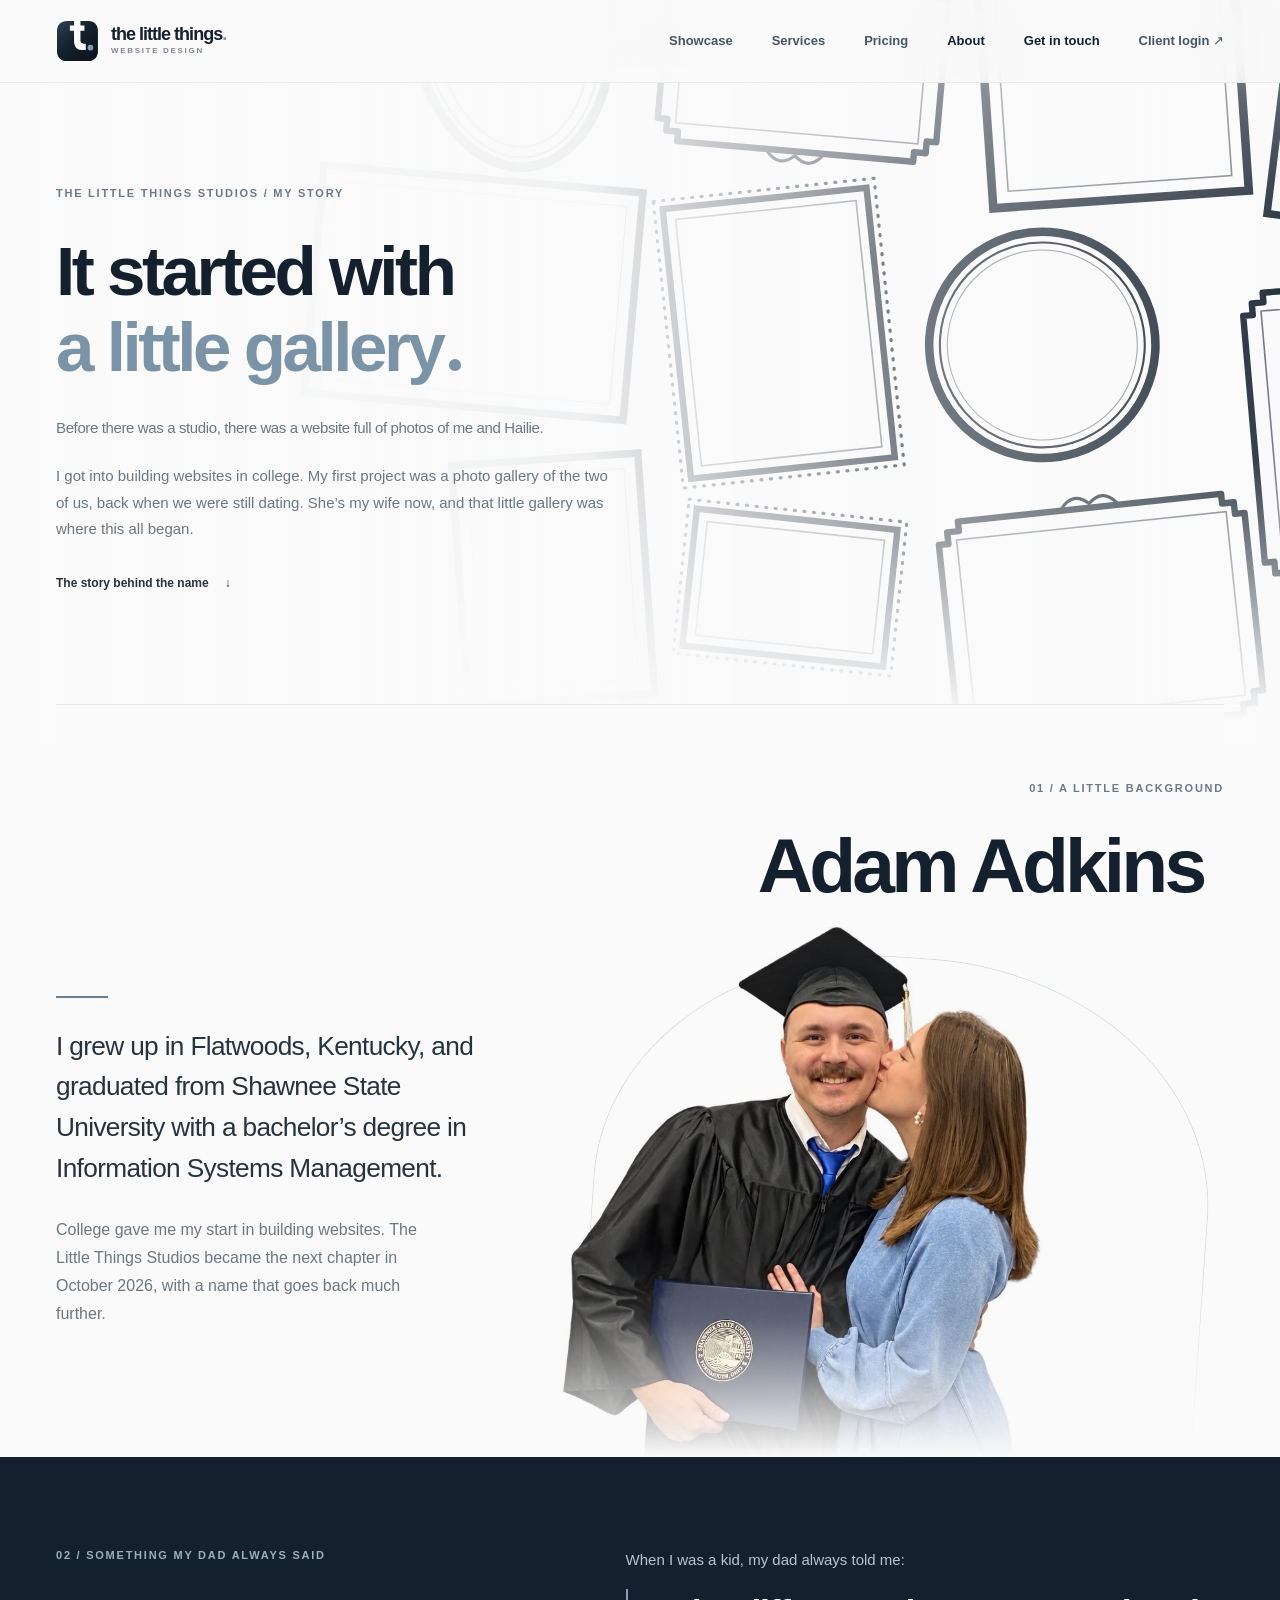
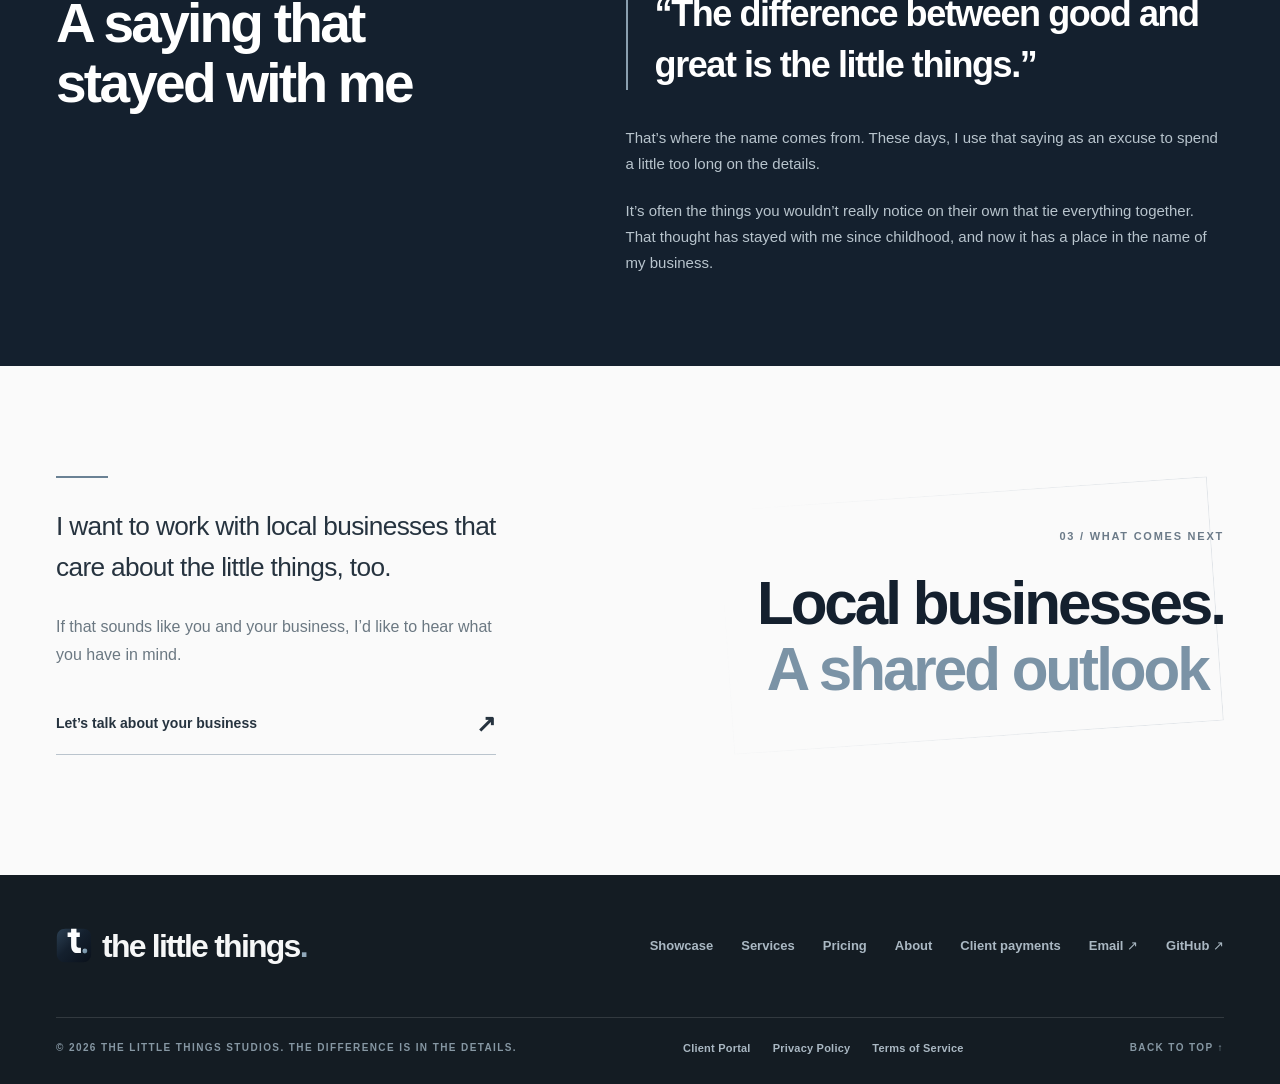
==== commit 428e9e0b: "Rename Work to Showcase across the site Co-Authored-By: Claude Opus 5.5 <noreply@anthropic.com> Clau" ====
--- a/about.html
+++ b/about.html
@@ -37,7 +37,7 @@
       </a>
 
       <nav class="nav" id="primary-navigation" aria-label="Main navigation">
-        <a class="nav-link" href="/#work">Work</a>
+        <a class="nav-link" href="/work.html">Showcase</a>
         <a class="nav-link" href="/#services">Services</a>
         <a class="nav-link" href="/#packages">Pricing</a>
         <a class="nav-link" href="/about.html" aria-current="page">About</a>
@@ -127,7 +127,7 @@
     </section>
   </main>
   <footer class="site-footer">
-    <div class="container footer-main"><a href="#main" class="footer-brand"><img class="footer-brand-icon" src="/favicon.svg?v=3" alt="" aria-hidden="true" width="36" height="36" /><span class="footer-brand-name">the little things<span>.</span></span></a><div class="footer-links"><a href="/#work">Work</a><a href="/#services">Services</a><a href="/#packages">Pricing</a><a href="/about.html" aria-current="page">About</a><a href="/payments.html">Client payments</a><a href="mailto:hello@tlt-studios.com">Email ↗</a><a href="https://github.com/adamadkins" target="_blank" rel="noopener noreferrer">GitHub ↗</a></div></div>
+    <div class="container footer-main"><a href="#main" class="footer-brand"><img class="footer-brand-icon" src="/favicon.svg?v=3" alt="" aria-hidden="true" width="36" height="36" /><span class="footer-brand-name">the little things<span>.</span></span></a><div class="footer-links"><a href="/work.html">Showcase</a><a href="/#services">Services</a><a href="/#packages">Pricing</a><a href="/about.html" aria-current="page">About</a><a href="/payments.html">Client payments</a><a href="mailto:hello@tlt-studios.com">Email ↗</a><a href="https://github.com/adamadkins" target="_blank" rel="noopener noreferrer">GitHub ↗</a></div></div>
     <div class="container footer-bottom"><span>© <span id="year">2026</span> THE LITTLE THINGS STUDIOS. THE DIFFERENCE IS IN THE DETAILS.</span><nav class="footer-legal" aria-label="Legal information"><a href="/client-portal">Client Portal</a><a href="/privacy.html">Privacy Policy</a><a href="/terms.html">Terms of Service</a></nav><a href="#main">BACK TO TOP ↑</a></div>
   </footer>
 
--- a/styles.css
+++ b/styles.css
@@ -1652,3 +1652,8 @@
 @media(hover:none){.about-visual::after,.about-visual-cross,.philosophy-signoff span{animation:none}}
 
 .about-copy .about-built{margin:-8px 0 24px;padding-left:16px;border-left:2px solid #8a9faf;color:var(--ink);font-size:15px;font-weight:600;line-height:1.6}
+
+/* Homepage work section links to the full work page. */
+.spread-copy a.project-view{display:inline-block}
+.spreads-next .spreads-all{margin-left:0}
+.spreads-sep{margin:0 6px;color:#b7c3cb}
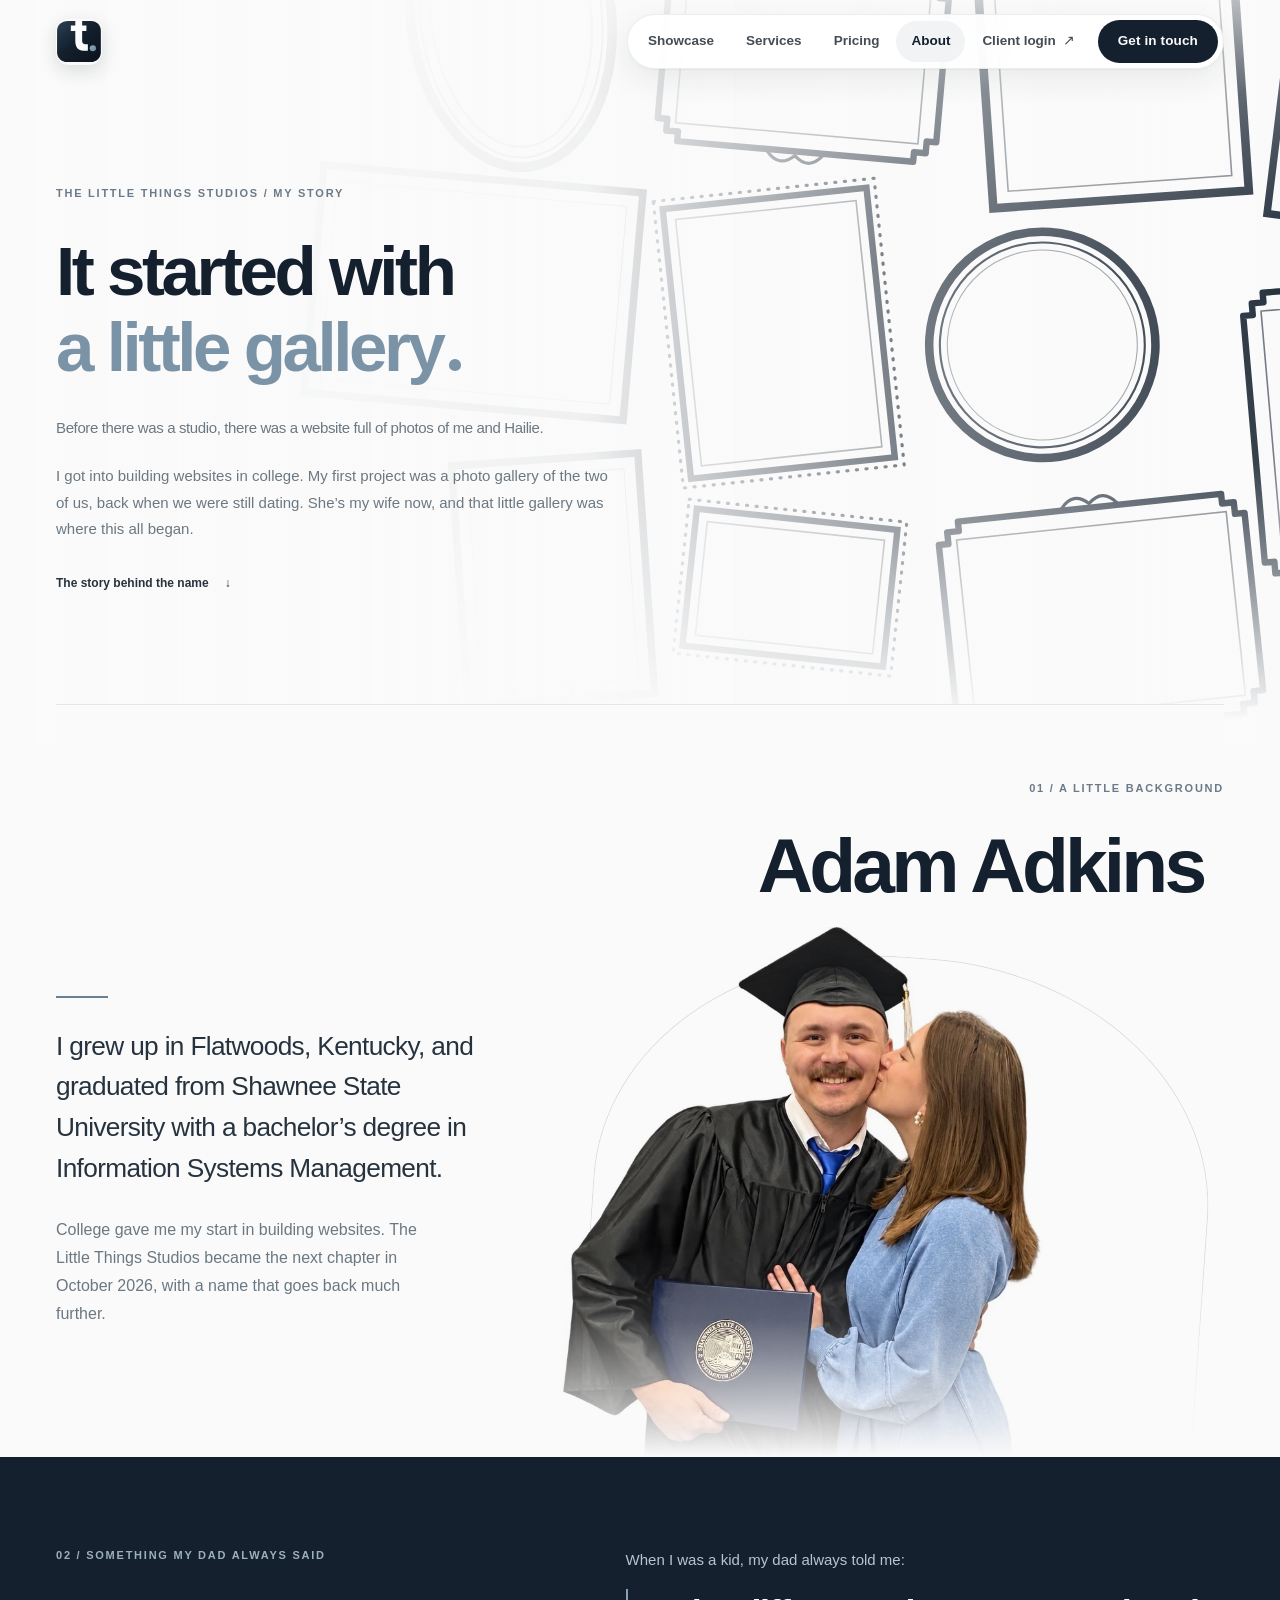
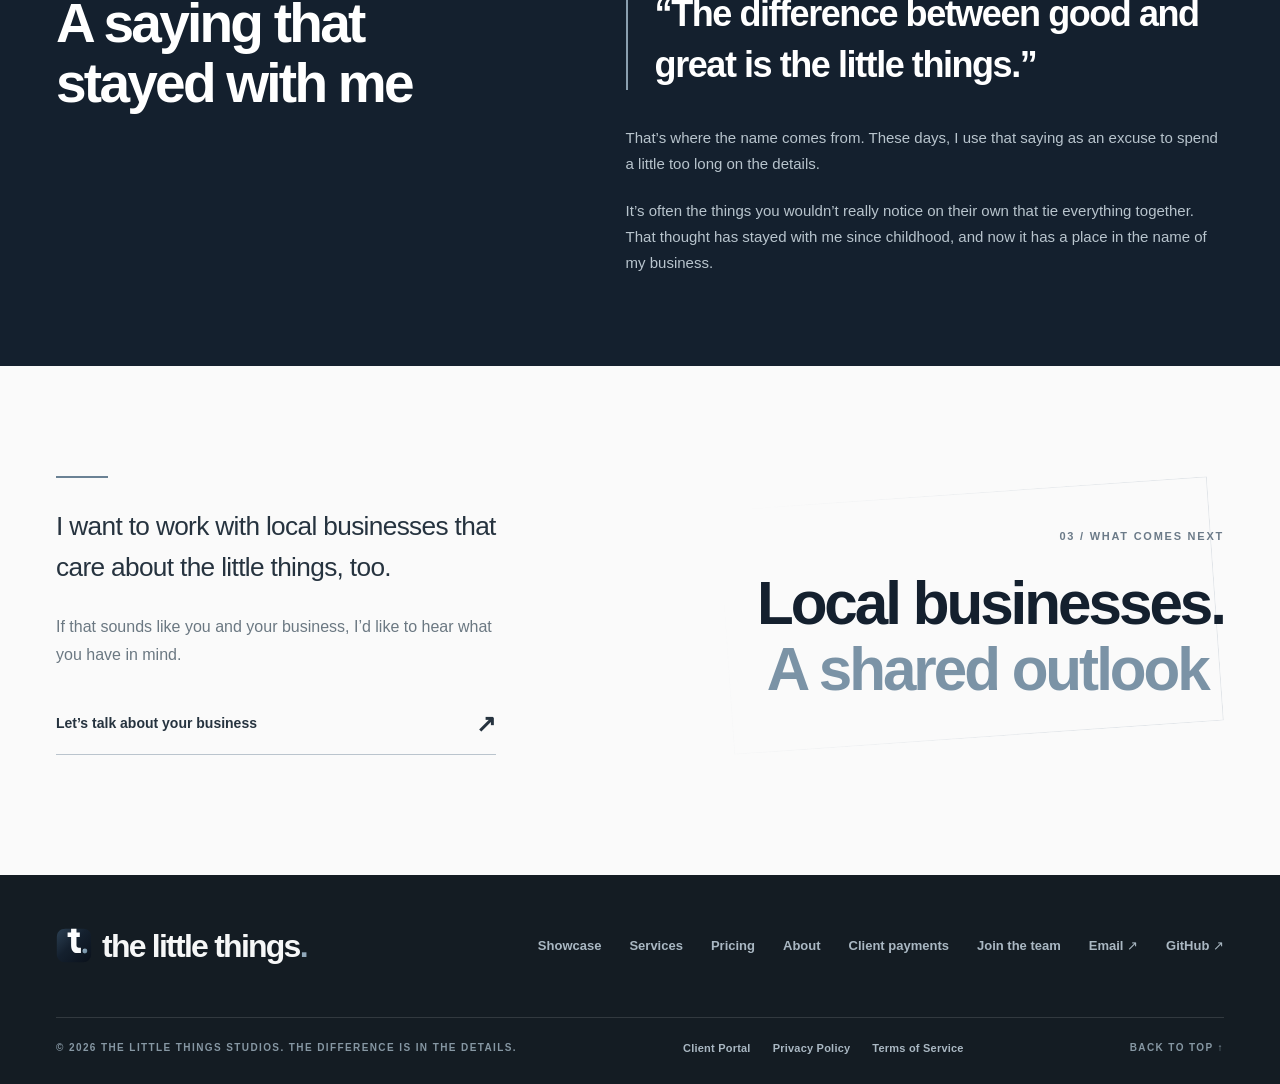
==== commit 21d0e840: "Join the team page, linked from the footer /careers.html says there are no openings right now and ha" ====
--- a/about.html
+++ b/about.html
@@ -37,7 +37,7 @@
       </a>
 
       <nav class="nav" id="primary-navigation" aria-label="Main navigation">
-        <a class="nav-link" href="/work.html">Showcase</a>
+        <a class="nav-link" href="/work">Showcase</a>
         <a class="nav-link" href="/#services">Services</a>
         <a class="nav-link" href="/#packages">Pricing</a>
         <a class="nav-link" href="/about.html" aria-current="page">About</a>
@@ -127,7 +127,7 @@
     </section>
   </main>
   <footer class="site-footer">
-    <div class="container footer-main"><a href="#main" class="footer-brand"><img class="footer-brand-icon" src="/favicon.svg?v=3" alt="" aria-hidden="true" width="36" height="36" /><span class="footer-brand-name">the little things<span>.</span></span></a><div class="footer-links"><a href="/work.html">Showcase</a><a href="/#services">Services</a><a href="/#packages">Pricing</a><a href="/about.html" aria-current="page">About</a><a href="/payments.html">Client payments</a><a href="mailto:hello@tlt-studios.com">Email ↗</a><a href="https://github.com/adamadkins" target="_blank" rel="noopener noreferrer">GitHub ↗</a></div></div>
+    <div class="container footer-main"><a href="#main" class="footer-brand"><img class="footer-brand-icon" src="/favicon.svg?v=3" alt="" aria-hidden="true" width="36" height="36" /><span class="footer-brand-name">the little things<span>.</span></span></a><div class="footer-links"><a href="/work">Showcase</a><a href="/#services">Services</a><a href="/#packages">Pricing</a><a href="/about.html" aria-current="page">About</a><a href="/payments.html">Client payments</a><a href="/careers.html">Join the team</a><a href="mailto:hello@tlt-studios.com">Email ↗</a><a href="https://github.com/adamadkins" target="_blank" rel="noopener noreferrer">GitHub ↗</a></div></div>
     <div class="container footer-bottom"><span>© <span id="year">2026</span> THE LITTLE THINGS STUDIOS. THE DIFFERENCE IS IN THE DETAILS.</span><nav class="footer-legal" aria-label="Legal information"><a href="/client-portal">Client Portal</a><a href="/privacy.html">Privacy Policy</a><a href="/terms.html">Terms of Service</a></nav><a href="#main">BACK TO TOP ↑</a></div>
   </footer>
 
--- a/styles.css
+++ b/styles.css
@@ -1464,17 +1464,17 @@
 .spread{--panel:#c9d2d8}
 .spread-stage{position:relative;height:clamp(300px,40vw,500px);border-radius:28px;background:var(--panel)}
 .spread-browser{position:absolute;left:6%;top:-9%;width:64%;border-radius:12px;background:#0e1411;box-shadow:0 30px 60px rgba(20,32,46,.28),0 4px 10px rgba(20,32,46,.16);overflow:hidden;transform:rotate(-1.4deg);transition:transform .8s var(--ease)}
-.spread-bar{display:flex;gap:6px;padding:9px 12px;background:#1c2420}
+.spread-bar{display:flex;align-items:center;gap:5px;height:16px;padding:0 9px;background:#1c2420}
 .spread-bar i{width:8px;height:8px;border-radius:50%;background:#46514b}
 .spread-browser img,.spread-phone img{display:block;width:100%;height:auto}
 .spread-phone{position:absolute;right:7%;bottom:-13%;width:clamp(120px,17%,210px);padding:6px;border-radius:26px;background:#10151a;box-shadow:0 28px 50px rgba(20,32,46,.32),0 4px 10px rgba(20,32,46,.18);transform:rotate(3.2deg);transition:transform .8s var(--ease)}
 .spread-phone img{border-radius:20px}
 .spread:hover .spread-browser,.spread:focus-within .spread-browser{transform:rotate(0) translateY(-6px)}
 .spread:hover .spread-phone,.spread:focus-within .spread-phone{transform:rotate(0) translateY(-6px)}
-.spread--porter .spread-browser{left:auto;right:6%;transform:rotate(1.2deg)}
-.spread--porter .spread-phone{right:auto;left:8%;transform:rotate(-3deg)}
-.spread--porter:hover .spread-browser,.spread--porter:focus-within .spread-browser{transform:rotate(0) translateY(-6px)}
-.spread--porter:hover .spread-phone,.spread--porter:focus-within .spread-phone{transform:rotate(0) translateY(-6px)}
+.spread--flip .spread-browser{left:auto;right:6%;transform:rotate(1.2deg)}
+.spread--flip .spread-phone{right:auto;left:8%;transform:rotate(-3deg)}
+.spread--flip:hover .spread-browser,.spread--flip:focus-within .spread-browser{transform:rotate(0) translateY(-6px)}
+.spread--flip:hover .spread-phone,.spread--flip:focus-within .spread-phone{transform:rotate(0) translateY(-6px)}
 .spread-copy{display:grid;grid-template-columns:minmax(0,1fr) minmax(0,1fr);gap:clamp(24px,5vw,80px);align-items:start;margin-top:clamp(70px,9vw,110px)}
 .spread-copy .project-meta{margin:0 0 14px;font-size:10px;font-weight:750;letter-spacing:.14em;color:var(--text-label)}
 .spread-copy h3{margin:0;font-size:clamp(36px,4.6vw,66px);line-height:1.02;letter-spacing:-.06em;font-weight:740;color:var(--ink)}
@@ -1490,9 +1490,9 @@
   .spreads{gap:96px;padding-top:44px}
   .spread-stage{height:clamp(230px,62vw,330px);border-radius:22px}
   .spread-browser{left:5%;top:-14%;width:80%}
-  .spread--porter .spread-browser{right:5%}
+  .spread--flip .spread-browser{right:5%}
   .spread-phone{right:5%;bottom:-18%;width:27%}
-  .spread--porter .spread-phone{left:5%}
+  .spread--flip .spread-phone{left:5%}
   .spread-copy{grid-template-columns:1fr;gap:16px;margin-top:84px}
 }
 @media(prefers-reduced-motion:reduce){.spread-browser,.spread-phone{transition:none}.spread:hover .spread-browser,.spread:hover .spread-phone{transform:none}}
@@ -1611,15 +1611,15 @@
 
 
 /* Window buttons look like a Mac's: close, minimise and full screen, with their symbols showing on hover. */
-.spread-bar,.ac-bar,.window-dots{--tl:11px}
+.spread-bar{--tl:6px}.ac-bar,.window-dots{--tl:11px}
 .spread-bar i,.ac-bar i,.window-dots i{width:var(--tl);height:var(--tl);border-radius:50%;background-color:#ff5f57;background-size:100% 100%;background-repeat:no-repeat;box-shadow:inset 0 0 0 .5px rgba(0,0,0,.18);flex:none}
 .spread-bar i:nth-child(2),.ac-bar i:nth-child(2),.window-dots i:nth-child(2){background-color:#febc2e}
 .spread-bar i:nth-child(3),.ac-bar i:nth-child(3),.window-dots i:nth-child(3){background-color:#28c840}
-.spread-bar,.ac-bar{gap:8px}
+.spread-bar{gap:5px}.ac-bar{gap:8px}
 .spread-bar:hover i:nth-child(1),.ac-bar:hover i:nth-child(1),.window-topbar:hover .window-dots i:nth-child(1){background-image:url("data:image/svg+xml,%3Csvg xmlns='http://www.w3.org/2000/svg' viewBox='0 0 12 12'%3E%3Cpath d='M3.8 3.8l4.4 4.4M8.2 3.8L3.8 8.2' stroke='%234d0000' stroke-width='1.2' stroke-linecap='round'/%3E%3C/svg%3E")}
 .spread-bar:hover i:nth-child(2),.ac-bar:hover i:nth-child(2),.window-topbar:hover .window-dots i:nth-child(2){background-image:url("data:image/svg+xml,%3Csvg xmlns='http://www.w3.org/2000/svg' viewBox='0 0 12 12'%3E%3Cpath d='M3 6h6' stroke='%235a3a00' stroke-width='1.2' stroke-linecap='round'/%3E%3C/svg%3E")}
 .spread-bar:hover i:nth-child(3),.ac-bar:hover i:nth-child(3),.window-topbar:hover .window-dots i:nth-child(3){background-image:url("data:image/svg+xml,%3Csvg xmlns='http://www.w3.org/2000/svg' viewBox='0 0 12 12'%3E%3Cpath d='M3.6 3.6h3.1L3.6 6.7zM8.4 8.4H5.3l3.1-3.1z' fill='%23003a0b'/%3E%3C/svg%3E")}
-.spread-bar{padding:10px 14px}
+.spread-bar{padding:0 9px}
 /* Smoother sideways swipe on phones. */
 @media(max-width:900px){
   .hs-track{scroll-snap-type:x mandatory;overscroll-behavior-x:contain}
@@ -1657,3 +1657,46 @@
 .spread-copy a.project-view{display:inline-block}
 .spreads-next .spreads-all{margin-left:0}
 .spreads-sep{margin:0 6px;color:#b7c3cb}
+
+/* Lifetime care card: the heading leaves room for the wrench. */
+.art-care{position:relative}
+.art-care .aw-head{padding-right:58px}
+.aw-wrench{width:48px;height:auto;transform:rotate(-12deg)}
+.hs-panel.is-in .aw-wrench{transform:rotate(8deg)}
+@media(max-width:700px){.art-care .aw-head{padding-right:46px}.aw-wrench{width:38px;right:16px;top:16px}}
+
+/* ---------- Header, 2026-11: the mark on its own, and the links in a floating pill ---------- */
+.site-header,.site-header.scrolled{background:transparent;border-bottom:0;box-shadow:none;-webkit-backdrop-filter:none;backdrop-filter:none;pointer-events:none}
+.site-header .brand,.site-header .nav,.site-header .menu-toggle{pointer-events:auto}
+.site-header .brand-copy{position:absolute;width:1px;height:1px;overflow:hidden;clip:rect(0 0 0 0);white-space:nowrap}
+.site-header .brand-symbol{width:46px;height:46px;border-radius:13px;box-shadow:0 6px 18px rgba(20,32,46,.14);transition:transform .35s var(--ease),box-shadow .35s}
+.site-header .brand:hover .brand-symbol{transform:rotate(-4deg) scale(1.04);box-shadow:0 10px 24px rgba(20,32,46,.18)}
+@media(min-width:701px){
+  .site-header .nav{gap:2px;padding:5px;border-radius:999px;background:rgba(255,255,255,.9);border:1px solid rgba(20,32,46,.08);box-shadow:0 10px 30px rgba(20,32,46,.08),0 1px 2px rgba(20,32,46,.05);-webkit-backdrop-filter:blur(18px) saturate(1.4);backdrop-filter:blur(18px) saturate(1.4);transition:box-shadow .3s ease}
+  .site-header.scrolled .nav{box-shadow:0 14px 38px rgba(20,32,46,.12),0 1px 2px rgba(20,32,46,.06)}
+  .site-header .nav-link{padding:10px 15px;border-radius:999px;font-size:13.5px;font-weight:560;color:#454c53;transition:background .2s,color .2s}
+  .site-header .nav-link:hover{background:#f1f3f5;color:var(--ink)}
+  .site-header .nav-link[aria-current="page"]{color:var(--ink);background:#f1f3f5}
+  .site-header .nav-portal span{margin-left:3px}
+  .site-header .nav .nav-contact{order:10;margin-left:6px;padding:11px 20px;background:var(--ink);color:#fafafa;font-weight:650;letter-spacing:.01em;transition:background .2s,transform .2s var(--ease)}
+  .site-header .nav .nav-contact:hover{background:#26384a;color:#fff}
+  .site-header .nav .nav-contact:active{transform:scale(.97)}
+}
+@media(min-width:701px) and (max-width:900px){.site-header .nav-link{padding:10px 11px}}
+/* Phones: the menu button sits in its own small pill, and the menu opens as a floating card. */
+@media(max-width:700px){
+  .site-header.menu-active{background:transparent}
+  .site-header .menu-toggle{width:46px;height:46px;border-radius:999px;background:rgba(255,255,255,.92);border:1px solid rgba(20,32,46,.08);box-shadow:0 8px 22px rgba(20,32,46,.1);-webkit-backdrop-filter:blur(16px);backdrop-filter:blur(16px)}
+  .site-header .menu-toggle span{width:18px}
+  .site-header .nav{left:16px;right:16px;top:calc(100% - 4px);border:1px solid rgba(20,32,46,.08);border-radius:22px;box-shadow:0 24px 50px rgba(20,32,46,.16)}
+}
+
+/* Join the team (/careers.html) */
+.careers-optional{font-weight:500;color:#8b9ba8}
+.careers-page .payment-field select,.careers-page .payment-field textarea{width:100%;border:1px solid #dce3e7;border-radius:8px;padding:14px;font:inherit;font-size:14px;background:#fff;color:inherit;resize:vertical}
+.careers-page .payment-field select:focus-visible,.careers-page .payment-field textarea:focus-visible{outline:3px solid #bed0db;outline-offset:1px}
+.careers-page .payment-feedback.is-ok{color:#2f6b4f}
+.careers-role{border-top:1px solid #e3e8eb;padding-top:18px;margin-top:18px}
+.careers-role h3{font-size:19px;letter-spacing:-.03em;margin:0 0 4px}
+.careers-role-meta{font-size:12px;font-weight:700;color:#8b9ba8;margin:0 0 8px}
+@media(max-width:700px){.careers-page .payment-field select,.careers-page .payment-field textarea{font-size:16px}}
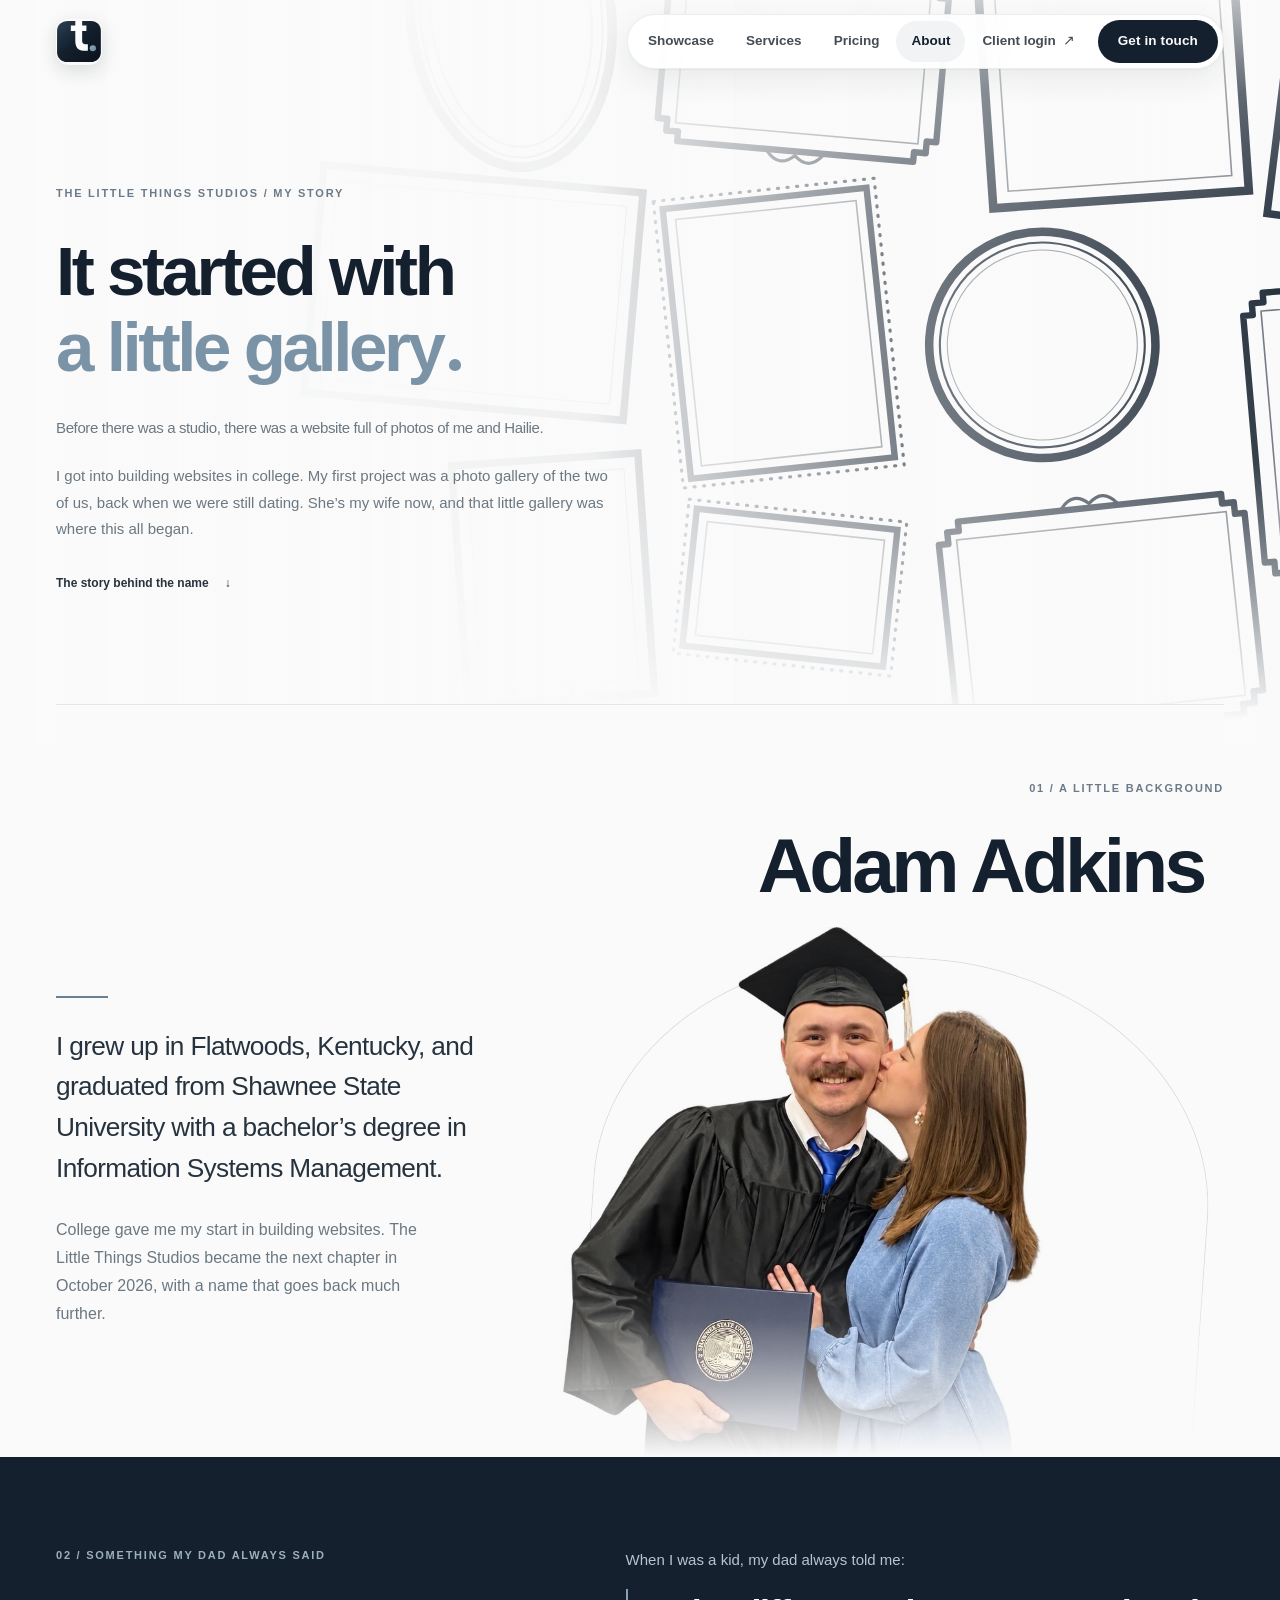
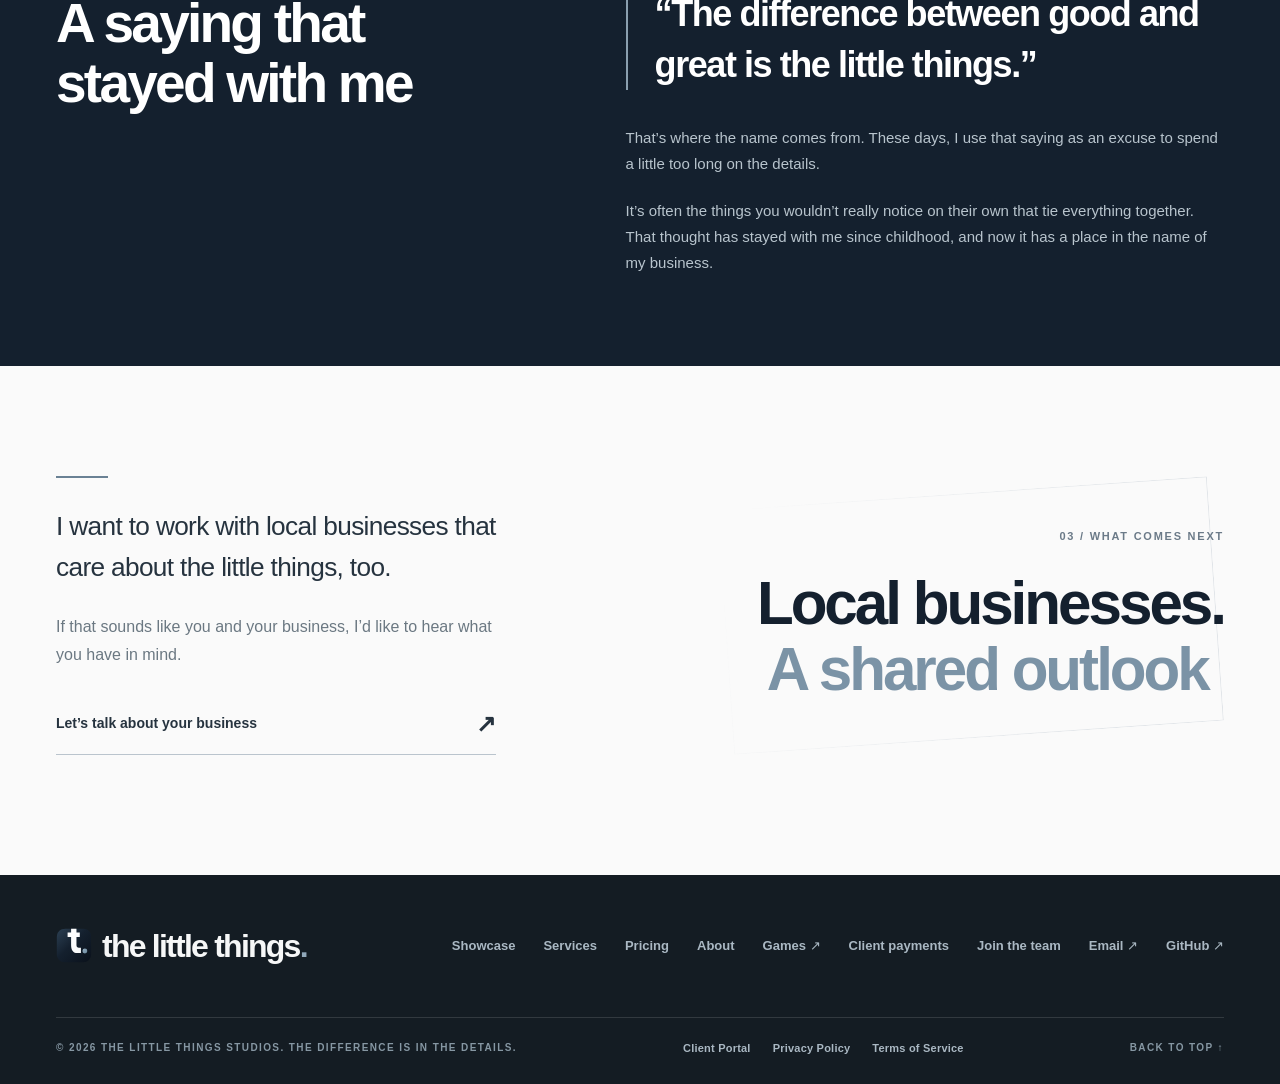
==== commit 3c48bb85: "Point the site to the games: an On the side section on the homepage and a footer link Co-Authored-By" ====
--- a/about.html
+++ b/about.html
@@ -127,7 +127,7 @@
     </section>
   </main>
   <footer class="site-footer">
-    <div class="container footer-main"><a href="#main" class="footer-brand"><img class="footer-brand-icon" src="/favicon.svg?v=3" alt="" aria-hidden="true" width="36" height="36" /><span class="footer-brand-name">the little things<span>.</span></span></a><div class="footer-links"><a href="/work">Showcase</a><a href="/#services">Services</a><a href="/#packages">Pricing</a><a href="/about.html" aria-current="page">About</a><a href="/payments.html">Client payments</a><a href="/careers.html">Join the team</a><a href="mailto:hello@tlt-studios.com">Email ↗</a><a href="https://github.com/adamadkins" target="_blank" rel="noopener noreferrer">GitHub ↗</a></div></div>
+    <div class="container footer-main"><a href="#main" class="footer-brand"><img class="footer-brand-icon" src="/favicon.svg?v=3" alt="" aria-hidden="true" width="36" height="36" /><span class="footer-brand-name">the little things<span>.</span></span></a><div class="footer-links"><a href="/work">Showcase</a><a href="/#services">Services</a><a href="/#packages">Pricing</a><a href="/about.html" aria-current="page">About</a><a href="https://games.tlt-studios.com/">Games ↗</a><a href="/payments.html">Client payments</a><a href="/careers.html">Join the team</a><a href="mailto:hello@tlt-studios.com">Email ↗</a><a href="https://github.com/adamadkins" target="_blank" rel="noopener noreferrer">GitHub ↗</a></div></div>
     <div class="container footer-bottom"><span>© <span id="year">2026</span> THE LITTLE THINGS STUDIOS. THE DIFFERENCE IS IN THE DETAILS.</span><nav class="footer-legal" aria-label="Legal information"><a href="/client-portal">Client Portal</a><a href="/privacy.html">Privacy Policy</a><a href="/terms.html">Terms of Service</a></nav><a href="#main">BACK TO TOP ↑</a></div>
   </footer>
 
--- a/styles.css
+++ b/styles.css
@@ -1319,6 +1319,12 @@
 .price-panel+.price-panel{margin-top:56px}
 .price-intro{max-width:640px;margin:0 0 28px;color:#65747f;font-size:17px;line-height:1.7}
 .price-grid{display:grid;grid-template-columns:repeat(2,minmax(0,1fr));gap:22px;align-items:stretch}
+.price-grid-three{grid-template-columns:repeat(3,minmax(0,1fr))}
+/* Three packages side by side: the cards share rows, so titles, prices, lists, and buttons line up across them. */
+@supports (grid-template-rows:subgrid){@media(min-width:1051px){.price-grid-three{grid-template-rows:repeat(6,auto);row-gap:0}.price-grid-three .price-card{display:grid;grid-row:span 6;grid-template-rows:subgrid;align-content:start}.price-grid-three .price-button{align-self:end}}}
+.price-grid-three .price-card h3{font-size:clamp(28px,2.5vw,36px)}
+.price-grid-three .price-summary{max-width:none}
+.price-grid-single{grid-template-columns:minmax(0,760px)}
 .price-card{display:flex;flex-direction:column;min-width:0;padding:clamp(28px,3.4vw,44px);border:1px solid #e0e6e9;border-radius:24px;background:#fff}
 .price-card.is-featured{background:#14202e;border-color:#14202e;color:#fff}
 .price-label{margin:0;color:#758796;font-size:10px;font-weight:760;letter-spacing:.14em}
@@ -1348,7 +1354,8 @@
 .price-fine strong{color:#344450}
 .price-more{margin:22px 0 0;color:#65747f;font-size:14px;line-height:1.8}
 .price-more a{color:#324f63;text-decoration:underline;text-underline-offset:3px;margin-right:8px}
-@media(max-width:800px){.price-grid{grid-template-columns:1fr}.price-intro{font-size:16px}}
+@media(max-width:1050px){.price-grid-three{grid-template-columns:repeat(2,minmax(0,1fr))}.price-grid-three .price-card:last-child{grid-column:1/-1}}
+@media(max-width:800px){.price-grid,.price-grid-three{grid-template-columns:1fr}.price-intro{font-size:16px}}
 @media(prefers-reduced-motion:reduce){.price-button,.price-tab{transition:none}.price-button:hover{transform:none}}
 
 /* Smooth switch: panels slide, the viewport eases to the new height, a pill glides between the tabs. */
@@ -1700,3 +1707,20 @@
 .careers-role h3{font-size:19px;letter-spacing:-.03em;margin:0 0 4px}
 .careers-role-meta{font-size:12px;font-weight:700;color:#8b9ba8;margin:0 0 8px}
 @media(max-width:700px){.careers-page .payment-field select,.careers-page .payment-field textarea{font-size:16px}}
+
+/* On the side / Games: the studio's free daily games (games.tlt-studios.com), between "How I think" and "The next step". */
+.games-section{padding:110px 0}
+.games-layout{display:grid;grid-template-columns:1fr 1.05fr;gap:72px;align-items:center}
+.games-copy h2{font-size:clamp(37px,4.15vw,58px);font-weight:730;line-height:1.1;letter-spacing:-.076em;margin:0}
+.games-copy p:not(.section-kicker){font-size:16px;color:#737e87;line-height:1.8;max-width:440px;margin:26px 0 30px}
+.games-list{list-style:none;margin:0;padding:0;display:grid;gap:12px}
+.games-card{display:flex;align-items:center;gap:18px;padding:16px 20px 16px 16px;border:1px solid #e4e7e9;border-radius:15px;background:#fff;transition:transform .3s var(--ease),box-shadow .3s,border-color .2s}
+.games-card:hover{transform:translateY(-2px);border-color:#d5dbdf;box-shadow:0 14px 30px rgba(26,32,38,.08)}
+.games-card img{flex:none;width:64px;height:64px;border-radius:15px;box-shadow:0 0 0 1px rgba(20,32,46,.08)}
+.games-card-text{display:grid;gap:3px;min-width:0;flex:1}
+.games-card-text strong{font-size:18px;font-weight:720;letter-spacing:-.03em}
+.games-card-text span{font-size:14px;color:#737e87;line-height:1.5}
+.games-card-go{flex:none;color:#8b9ba8;font-weight:700;transition:transform .25s var(--ease)}
+.games-card:hover .games-card-go{transform:translate(3px,-3px)}
+@media(max-width:850px){.games-layout{grid-template-columns:1fr;gap:40px}.games-section{padding:84px 0}}
+@media(max-width:450px){.games-card{gap:14px;padding:14px}.games-card img{width:54px;height:54px;border-radius:13px}.games-copy .button{width:100%;justify-content:space-between}}
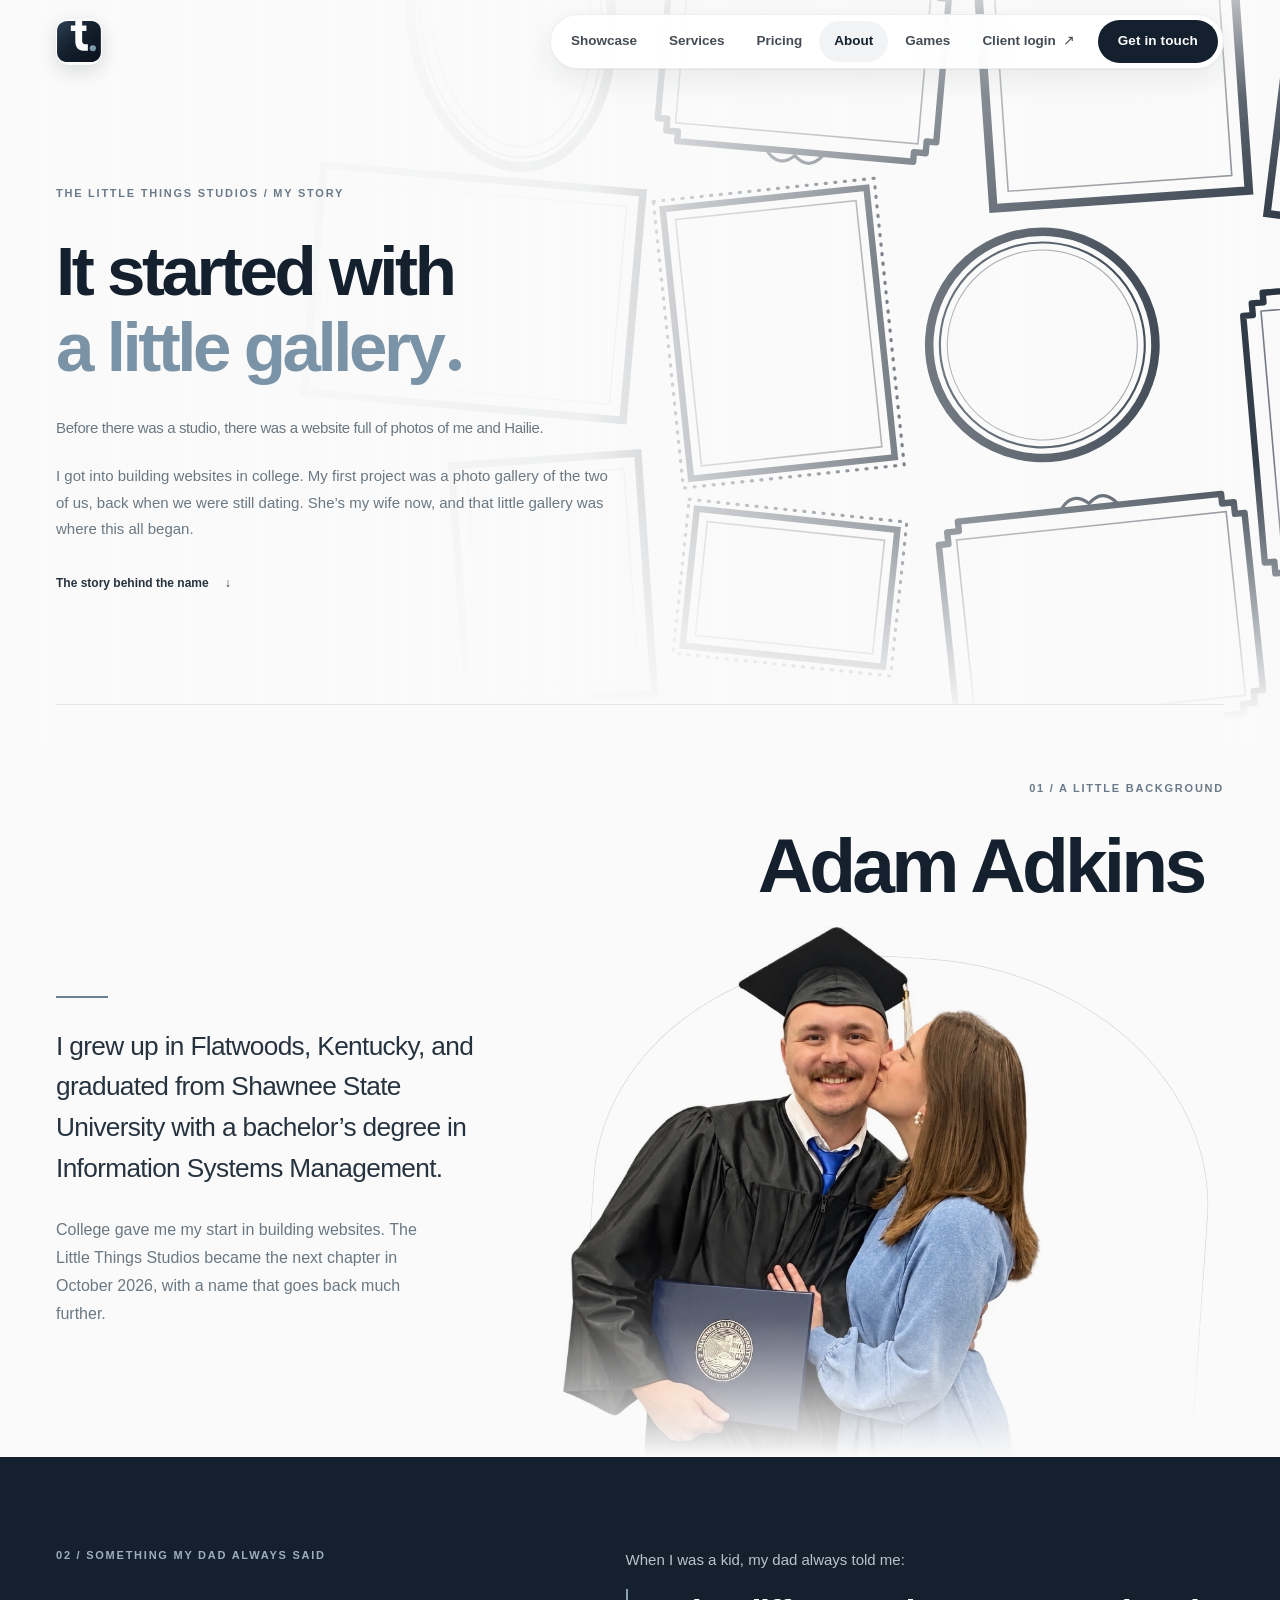
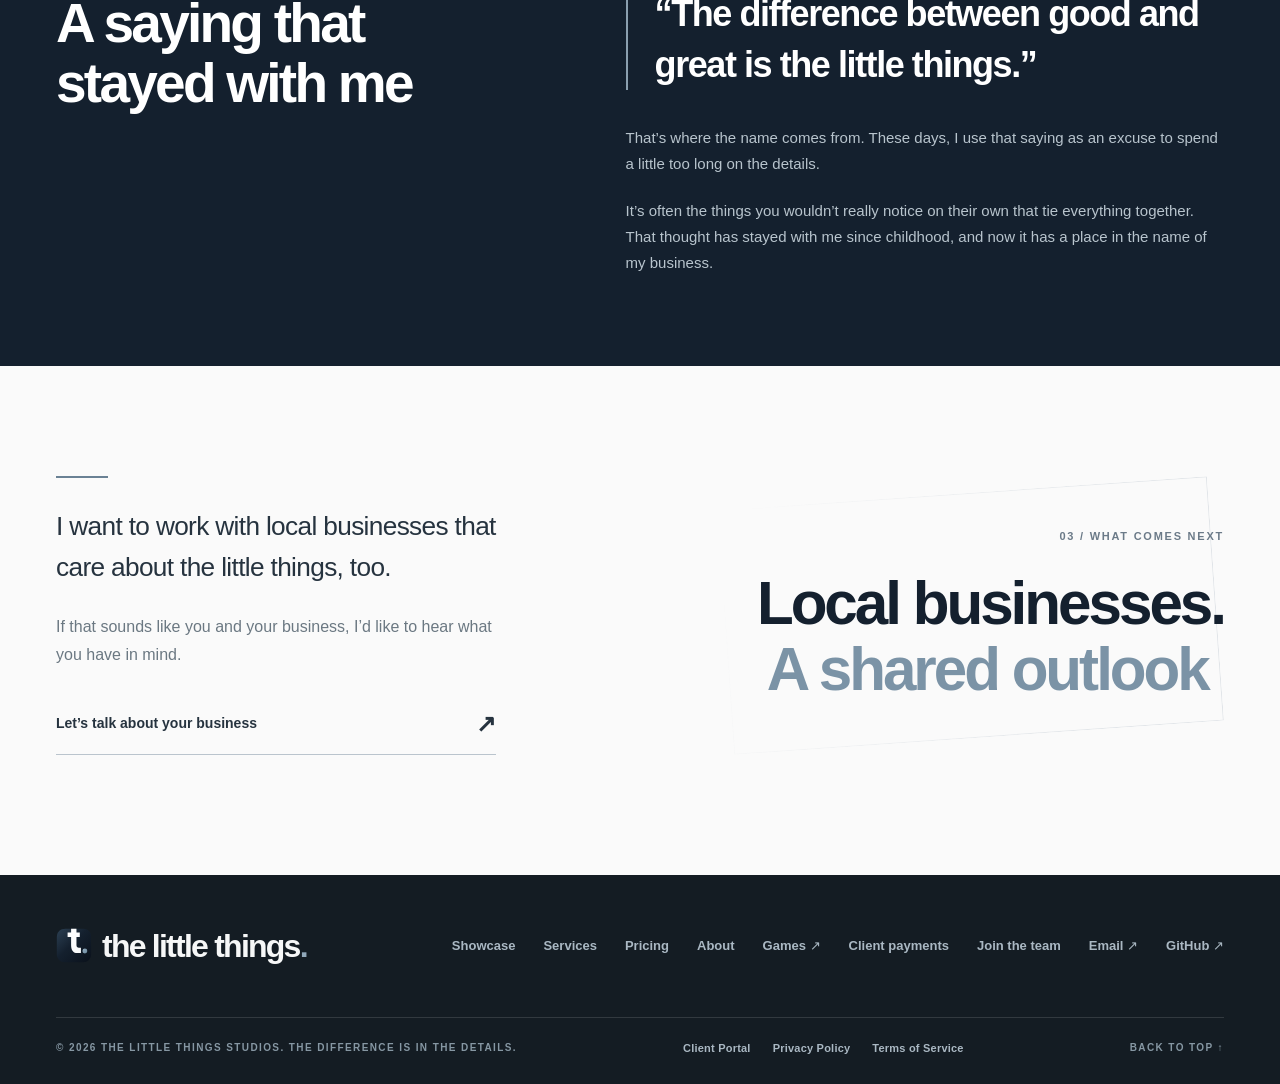
==== commit 149f04a8: "Add Games to the main menu on every page Co-Authored-By: Claude Opus 5.5 <noreply@anthropic.com> Cla" ====
--- a/about.html
+++ b/about.html
@@ -41,6 +41,7 @@
         <a class="nav-link" href="/#services">Services</a>
         <a class="nav-link" href="/#packages">Pricing</a>
         <a class="nav-link" href="/about.html" aria-current="page">About</a>
+        <a class="nav-link" href="/#games">Games</a>
         <a class="nav-link nav-contact" href="/contact.html">Get in touch</a>
         <a class="nav-link nav-portal" href="https://portal.tlt-studios.com/">Client login <span aria-hidden="true">↗</span></a>
       </nav>
